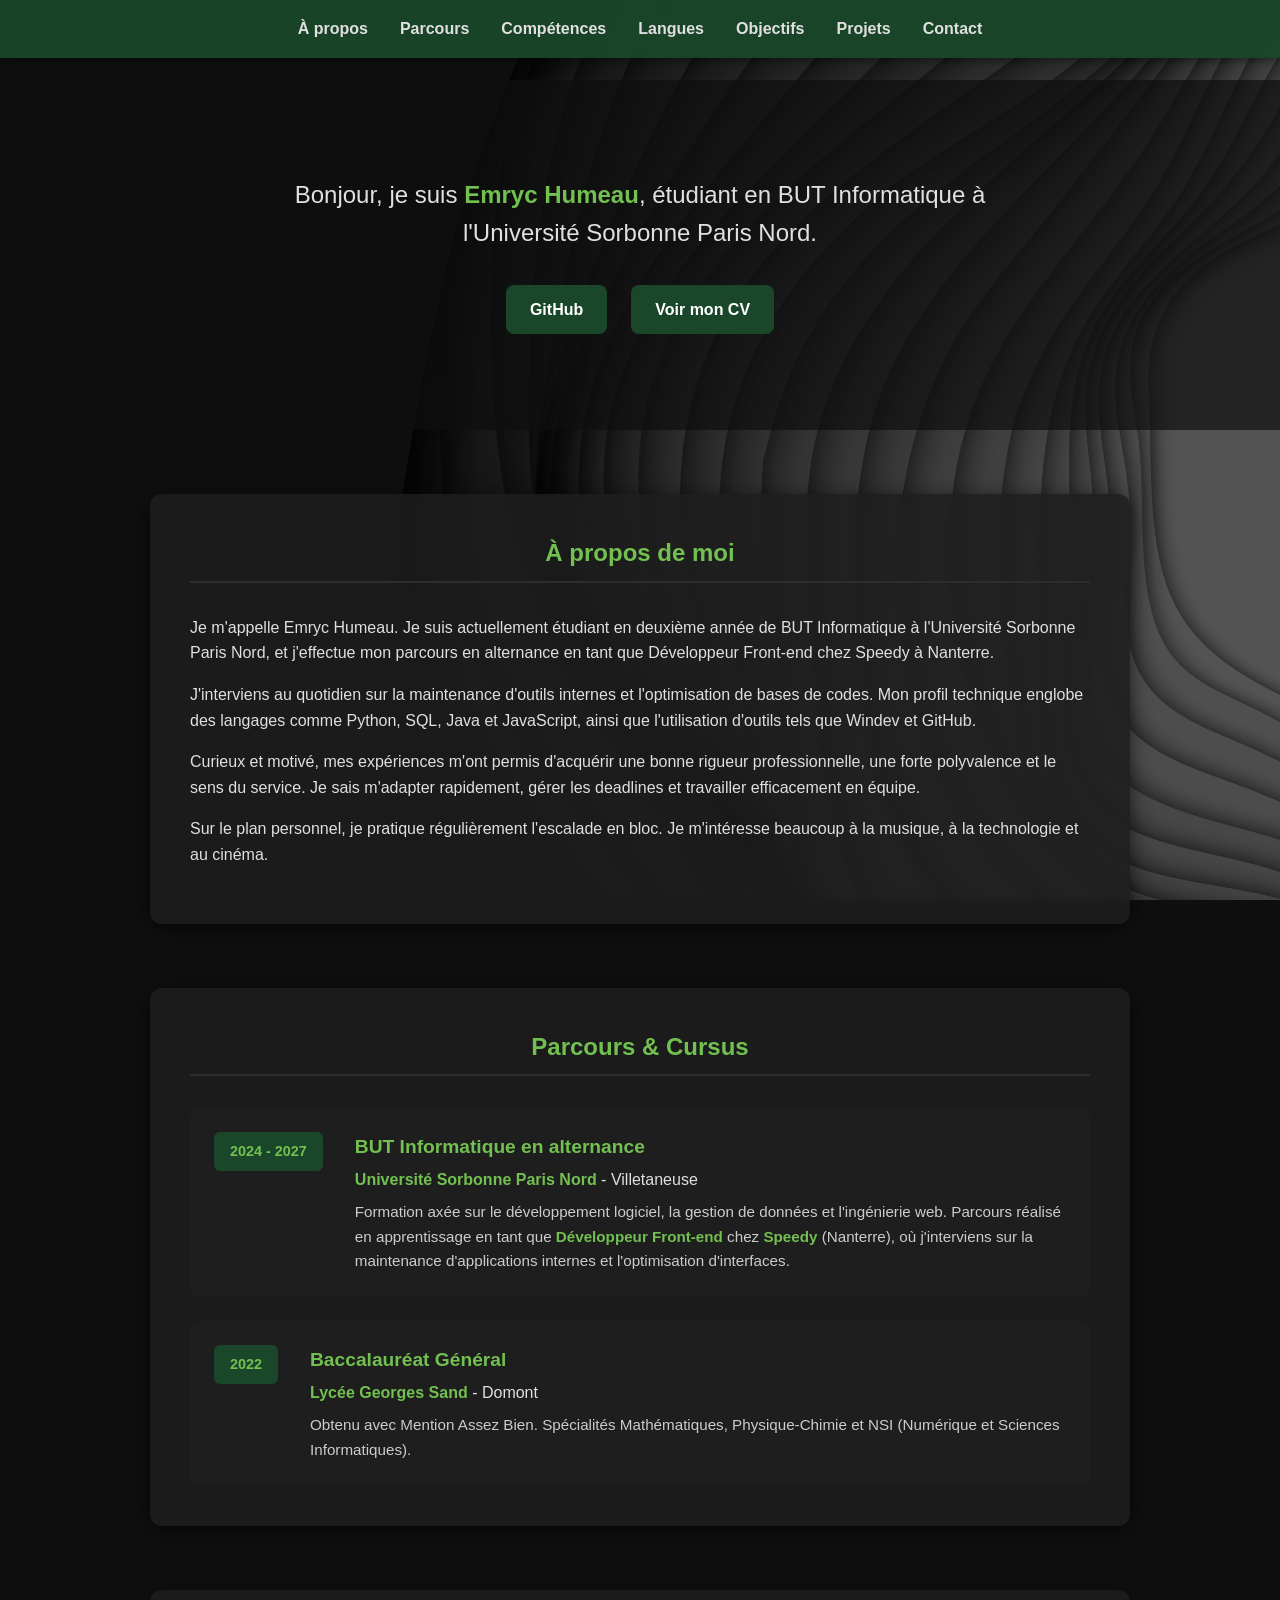
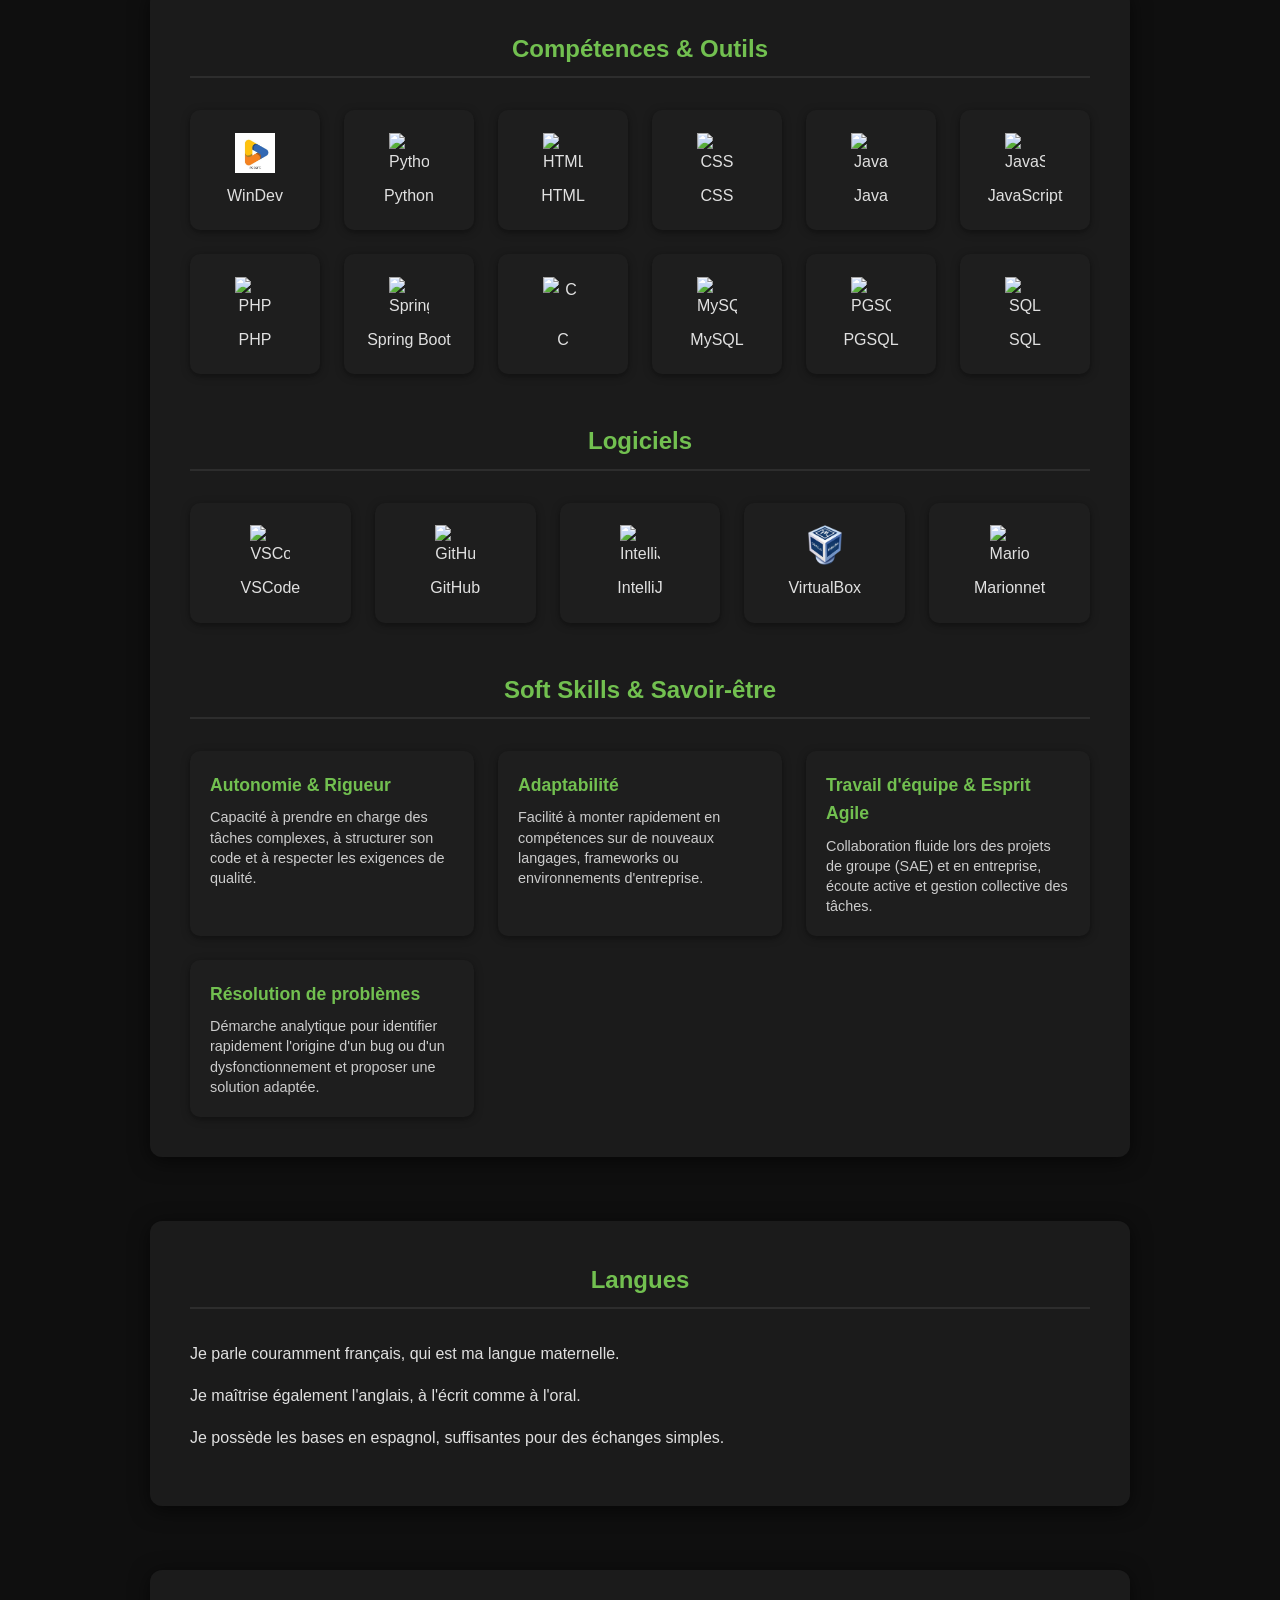
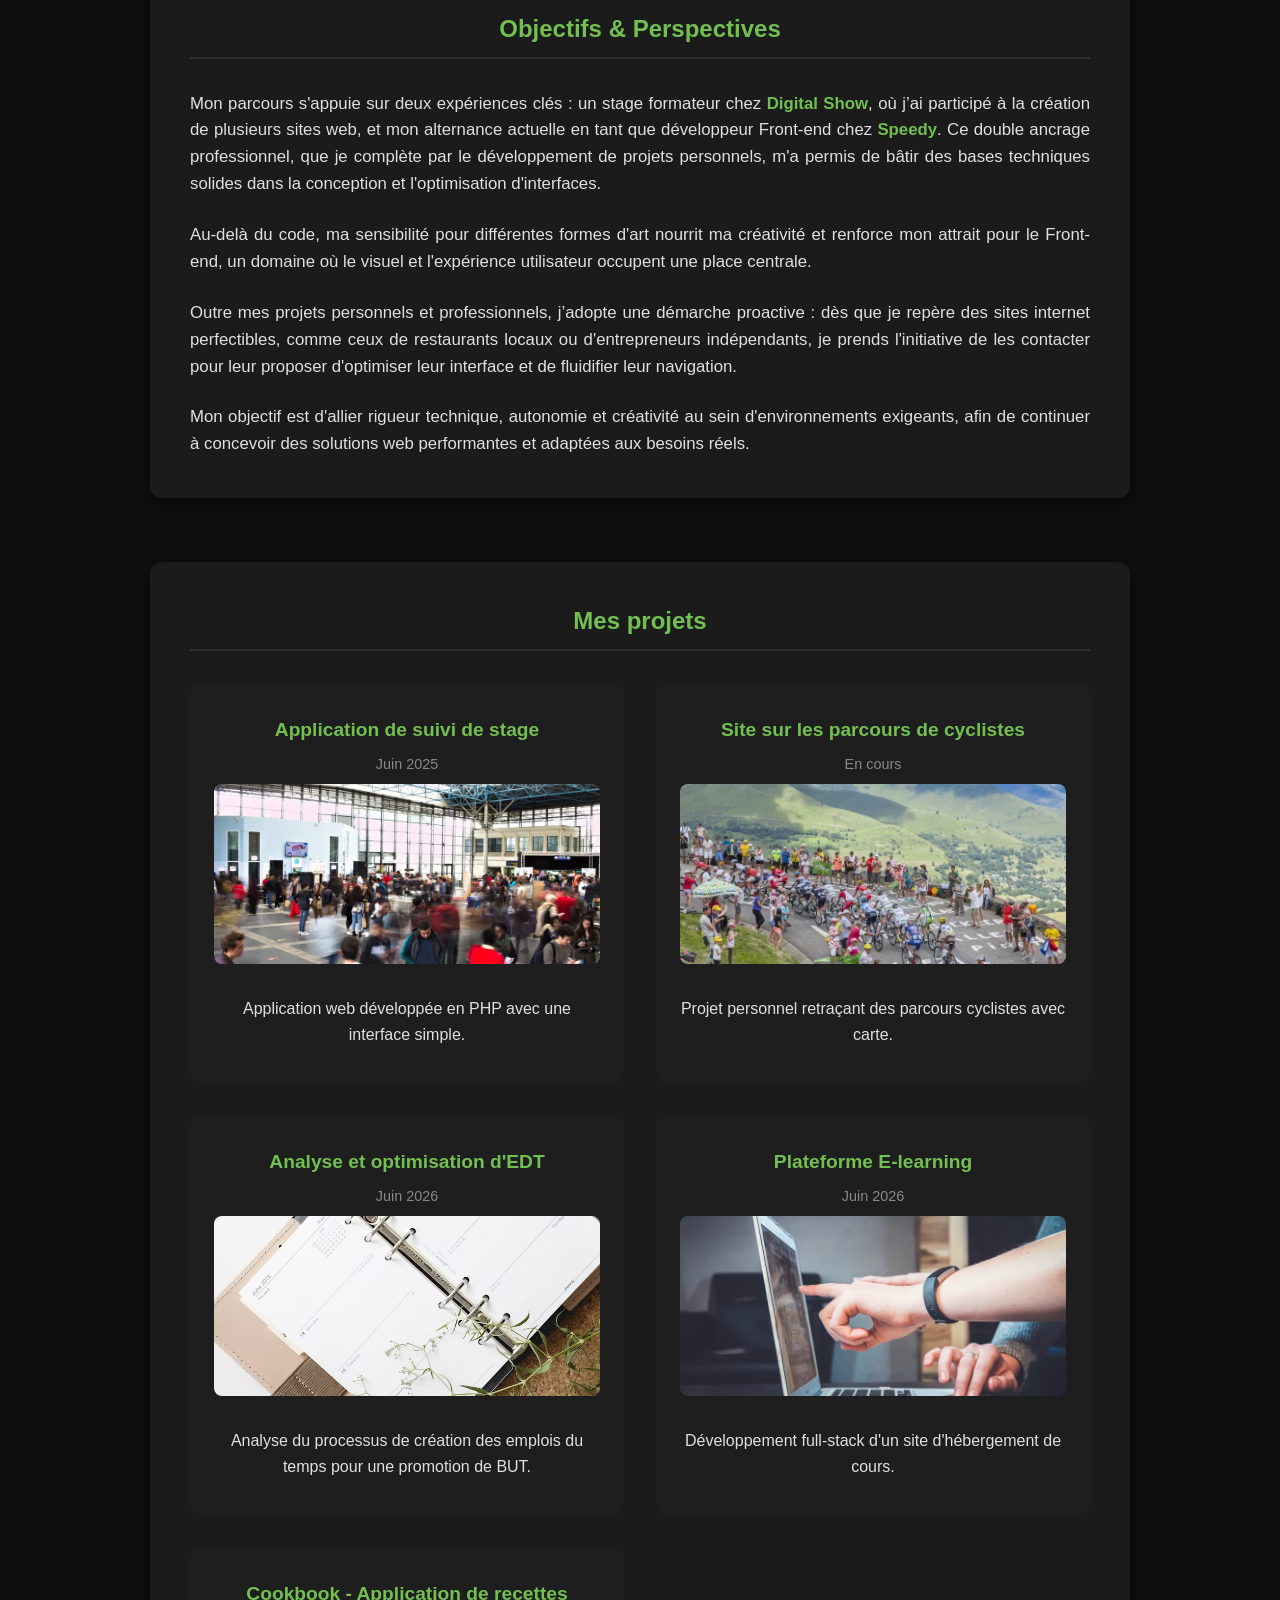
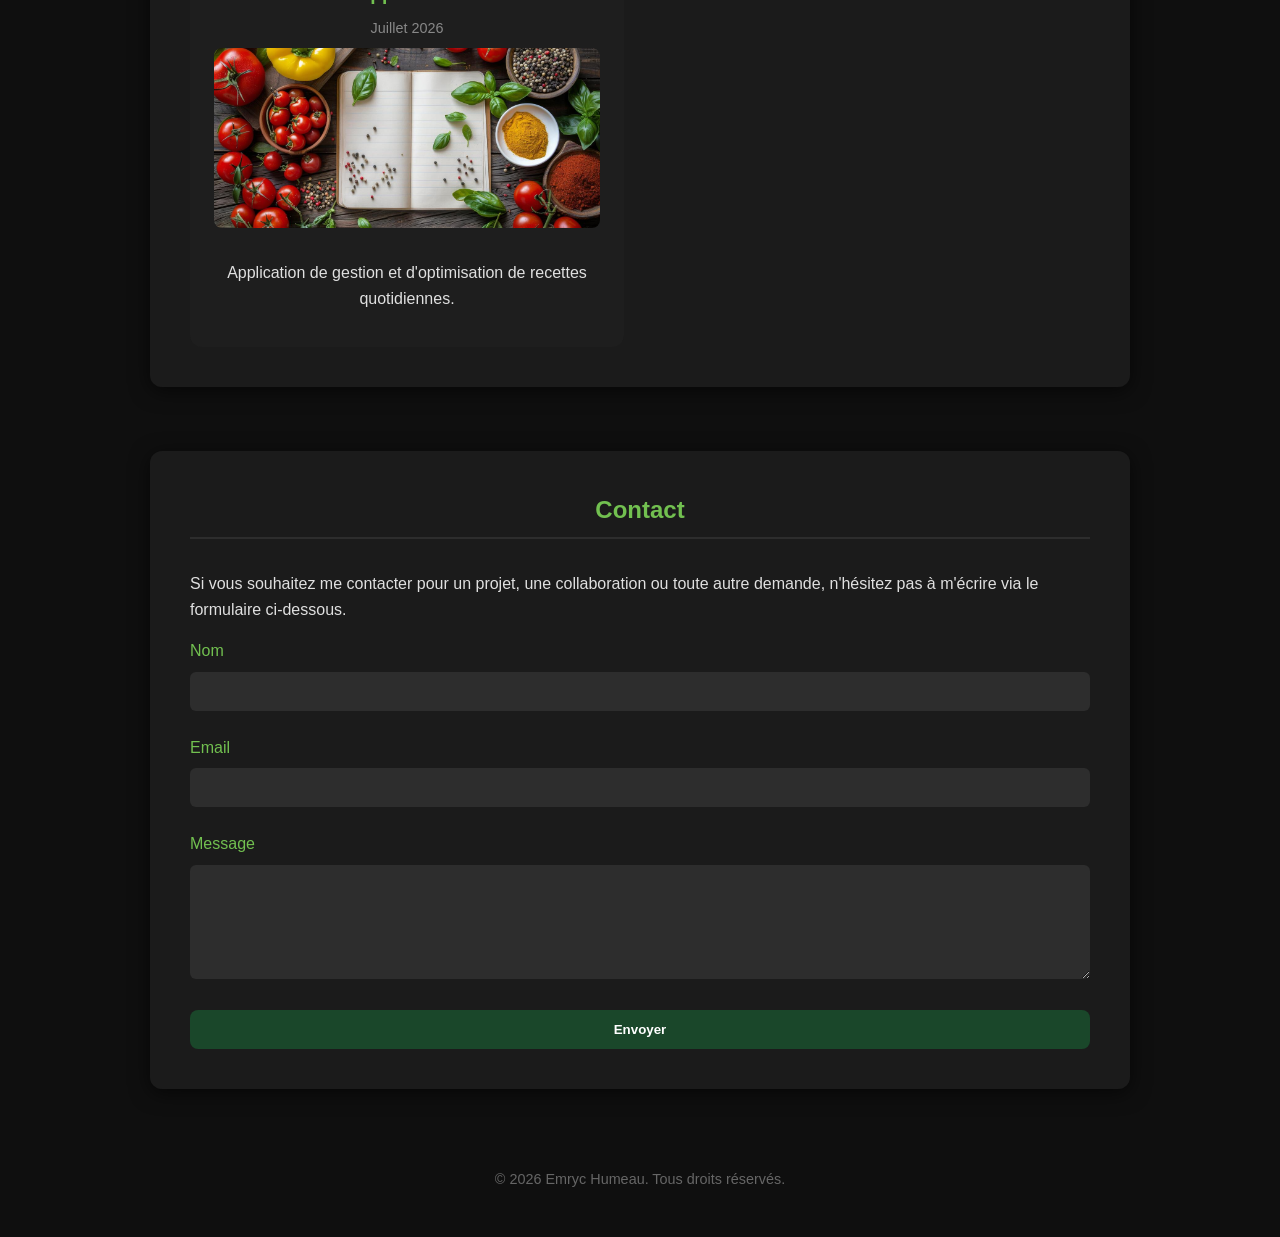
==== index.html @ e4d2bf0d "Update index.html" ====
<!DOCTYPE html>
<html lang="fr">
<head>
  <meta charset="UTF-8">
  <meta name="viewport" content="width=device-width, initial-scale=1.0">
  <title>Portfolio - Emryc Humeau</title>
  <link rel="stylesheet" href="style.css">
</head>
<body>
  <header class="site-header">
    <nav>
      <ul>
        <li><a href="#apropos">À propos</a></li>
        <li><a href="#parcours">Parcours</a></li>
        <li><a href="#competences">Compétences</a></li>
        <li><a href="#langues">Langues</a></li>
        <li><a href="#objectifs">Objectifs</a></li>
        <li><a href="#projets">Projets</a></li>
        <li><a href="#contact">Contact</a></li>
      </ul>
    </nav>
  </header>

  <section class="intro-section">
    <div class="intro-text">
      <p>Bonjour, je suis <strong>Emryc Humeau</strong>, étudiant en BUT Informatique à l'Université Sorbonne Paris Nord.</p>
    </div>
    <div class="intro-links">
      <a href="https://github.com/EEEmryc" target="_blank" class="btn">GitHub</a>
      <a href="img/cv-emryc.pdf" target="_blank" class="btn">Voir mon CV</a>
    </div>
  </section>

  <section id="apropos">
    <div class="section-container">
      <h2>À propos de moi</h2>
      <div class="apropos-content">
        <p>Je m'appelle Emryc Humeau. Je suis actuellement étudiant en deuxième année de BUT Informatique à l'Université Sorbonne Paris Nord, et j'effectue mon parcours en alternance en tant que Développeur Front-end chez Speedy à Nanterre.</p>
        <p>J'interviens au quotidien sur la maintenance d'outils internes et l'optimisation de bases de codes. Mon profil technique englobe des langages comme Python, SQL, Java et JavaScript, ainsi que l'utilisation d'outils tels que Windev et GitHub.</p>
        <p>Curieux et motivé, mes expériences m'ont permis d'acquérir une bonne rigueur professionnelle, une forte polyvalence et le sens du service. Je sais m'adapter rapidement, gérer les deadlines et travailler efficacement en équipe.</p>
        <p>Sur le plan personnel, je pratique régulièrement l'escalade en bloc. Je m'intéresse beaucoup à la musique, à la technologie et au cinéma.</p>
      </div>
    </div>
  </section>

  <section id="parcours">
    <div class="section-container">
      <h2>Parcours & Cursus</h2>
      <div class="parcours-list">
        <div class="parcours-item">
          <span class="parcours-date">2024 - 2027</span>
          <div class="parcours-details">
            <h3>BUT Informatique en alternance</h3>
            <p><strong>Université Sorbonne Paris Nord</strong> - Villetaneuse</p>
            <p>Formation axée sur le développement logiciel, la gestion de données et l'ingénierie web. Parcours réalisé en apprentissage en tant que <strong>Développeur Front-end </strong> chez <strong> Speedy</strong> (Nanterre), où j'interviens sur la maintenance d'applications internes et l'optimisation d'interfaces.</p>
          </div>
        </div>

        <div class="parcours-item">
          <span class="parcours-date">2022</span>
          <div class="parcours-details">
            <h3>Baccalauréat Général</h3>
            <p><strong>Lycée Georges Sand</strong> - Domont</p>
            <p>Obtenu avec Mention Assez Bien. Spécialités Mathématiques, Physique-Chimie et NSI (Numérique et Sciences Informatiques).</p>
          </div>
        </div>
      </div>
    </div>
  </section>

  <section id="competences">
    <div class="section-container">
      <h2>Compétences & Outils</h2>
      
      <div class="skills-grid">
        <div class="skill-item" data-percent="70%"><img src="img/windev-logo.jpg" alt="WinDev"><span>WinDev</span></div>
        <div class="skill-item" data-percent="70%"><img src="https://cdn.jsdelivr.net/gh/devicons/devicon/icons/python/python-original.svg" alt="Python"><span>Python</span></div>
        <div class="skill-item" data-percent="70%"><img src="https://cdn.jsdelivr.net/gh/devicons/devicon/icons/html5/html5-original.svg" alt="HTML"><span>HTML</span></div>
        <div class="skill-item" data-percent="70%"><img src="https://cdn.jsdelivr.net/gh/devicons/devicon/icons/css3/css3-original.svg" alt="CSS"><span>CSS</span></div>
        <div class="skill-item" data-percent="70%"><img src="https://cdn.jsdelivr.net/gh/devicons/devicon/icons/java/java-original.svg" alt="Java"><span>Java</span></div>
        <div class="skill-item" data-percent="65%"><img src="https://cdn.jsdelivr.net/gh/devicons/devicon/icons/javascript/javascript-original.svg" alt="JavaScript"><span>JavaScript</span></div>
        <div class="skill-item" data-percent="65%"><img src="https://cdn.jsdelivr.net/gh/devicons/devicon/icons/php/php-original.svg" alt="PHP"><span>PHP</span></div>
        <div class="skill-item" data-percent="60%"><img src="https://cdn.jsdelivr.net/gh/devicons/devicon/icons/spring/spring-original.svg" alt="Spring Boot"><span>Spring Boot</span></div>
        <div class="skill-item" data-percent="60%"><img src="https://cdn.jsdelivr.net/gh/devicons/devicon/icons/c/c-original.svg" alt="C"><span>C</span></div>
        <div class="skill-item" data-percent="60%"><img src="https://cdn.jsdelivr.net/gh/devicons/devicon/icons/mysql/mysql-original.svg" alt="MySQL"><span>MySQL</span></div>
        <div class="skill-item" data-percent="60%"><img src="https://cdn.jsdelivr.net/gh/devicons/devicon/icons/postgresql/postgresql-original.svg" alt="PGSQL"><span>PGSQL</span></div>
        <div class="skill-item" data-percent="60%"><img src="https://cdn.jsdelivr.net/gh/devicons/devicon/icons/sqlite/sqlite-original.svg" alt="SQL"><span>SQL</span></div>
      </div>

      <h3 class="skills-subtitle">Logiciels</h3>

      <div class="skills-grid">
        <div class="skill-item" data-percent="70%"><img src="https://cdn.jsdelivr.net/gh/devicons/devicon/icons/vscode/vscode-original.svg" alt="VSCode"><span>VSCode</span></div>
        <div class="skill-item" data-percent="65%"><img src="https://cdn.jsdelivr.net/gh/devicons/devicon/icons/github/github-original.svg" alt="GitHub"><span>GitHub</span></div>
        <div class="skill-item" data-percent="65%"><img src="https://cdn.jsdelivr.net/gh/devicons/devicon/icons/intellij/intellij-original.svg" alt="IntelliJ"><span>IntelliJ</span></div>
        <div class="skill-item" data-percent="65%"><img src="img/virtualbox-logo.png" alt="VirtualBox"><span>VirtualBox</span></div>
        <div class="skill-item" data-percent="60%"><img src="https://upload.wikimedia.org/wikipedia/commons/3/35/Tux.svg" alt="Marionnet"><span>Marionnet</span></div>
      </div>

      <h3 class="skills-subtitle">Soft Skills & Savoir-être</h3>

      <div class="soft-skills-grid">
        <div class="soft-skill-item">
          <h4>Autonomie & Rigueur</h4>
          <p>Capacité à prendre en charge des tâches complexes, à structurer son code et à respecter les exigences de qualité.</p>
        </div>
        <div class="soft-skill-item">
          <h4>Adaptabilité</h4>
          <p>Facilité à monter rapidement en compétences sur de nouveaux langages, frameworks ou environnements d'entreprise.</p>
        </div>
        <div class="soft-skill-item">
          <h4>Travail d'équipe & Esprit Agile</h4>
          <p>Collaboration fluide lors des projets de groupe (SAE) et en entreprise, écoute active et gestion collective des tâches.</p>
        </div>
        <div class="soft-skill-item">
          <h4>Résolution de problèmes</h4>
          <p>Démarche analytique pour identifier rapidement l'origine d'un bug ou d'un dysfonctionnement et proposer une solution adaptée.</p>
        </div>
      </div>
    </div>
  </section>

  <section id="langues">
    <div class="section-container">
      <h2>Langues</h2>
      <div class="langues-content">
        <p>Je parle couramment français, qui est ma langue maternelle.</p>
        <p>Je maîtrise également l'anglais, à l'écrit comme à l'oral.</p>
        <p>Je possède les bases en espagnol, suffisantes pour des échanges simples.</p>
      </div>
    </div>
  </section>

  <section id="objectifs">
    <div class="section-container">
      <h2>Objectifs & Perspectives</h2>
      <div class="objectifs-content">
        <p>Mon parcours s'appuie sur deux expériences clés : un stage formateur chez <strong>Digital Show</strong>, où j’ai participé à la création de plusieurs sites web, et mon alternance actuelle en tant que développeur Front-end chez <strong>Speedy</strong>. Ce double ancrage professionnel, que je complète par le développement de projets personnels, m'a permis de bâtir des bases techniques solides dans la conception et l'optimisation d'interfaces.</p>
        <p>Au-delà du code, ma sensibilité pour différentes formes d'art nourrit ma créativité et renforce mon attrait pour le Front-end, un domaine où le visuel et l'expérience utilisateur occupent une place centrale.</p>
        <p>Outre mes projets personnels et professionnels, j’adopte une démarche proactive : dès que je repère des sites internet perfectibles, comme ceux de restaurants locaux ou d'entrepreneurs indépendants, je prends l'initiative de les contacter pour leur proposer d'optimiser leur interface et de fluidifier leur navigation.</p>
        <p>Mon objectif est d'allier rigueur technique, autonomie et créativité au sein d'environnements exigeants, afin de continuer à concevoir des solutions web performantes et adaptées aux besoins réels.</p>
      </div>
    </div>
  </section>

  <section id="projets">
    <div class="section-container">
      <h2>Mes projets</h2>
      <div class="projects-grid" id="projects-container">
      </div>
    </div>
  </section>

  <section id="contact">
    <div class="section-container">
      <h2>Contact</h2>
      <p class="contact-intro">
        Si vous souhaitez me contacter pour un projet, une collaboration ou toute autre demande, n'hésitez pas à m'écrire via le formulaire ci-dessous.
      </p>
      <form action="mailto:emrychumeau@gmail.com" method="POST" enctype="text/plain">
        <label for="name">Nom</label>
        <input type="text" id="name" name="name" required>
        <label for="email">Email</label>
        <input type="email" id="email" name="email" required>
        <label for="message">Message</label>
        <textarea id="message" name="message" rows="6" required></textarea>
        <button type="submit">Envoyer</button>
      </form>
    </div>
  </section>

  <footer>
    <p>&copy; 2026 Emryc Humeau. Tous droits réservés.</p>
  </footer>

  <script src="script.js"></script>
</body>
</html>
---- style.css ----
html {
  scroll-behavior: smooth;
  overflow-x: hidden;
}

body {
  margin: 0;
  padding-top: 80px;
  font-family: 'Segoe UI', sans-serif;
  line-height: 1.6;
  background-color: #0f0f0f;
  background-image: url('img/189271609765514.jpg');
  background-size: cover;
  background-attachment: fixed;
  background-position: center;
  color: #e0e0e0;
}

.site-header {
  position: fixed;
  top: 0;
  width: 100%;
  background: rgba(26, 71, 42, 0.95);
  backdrop-filter: blur(6px);
  z-index: 1000;
  padding: 1rem 0;
  box-shadow: 0 2px 10px rgba(0, 0, 0, 0.5);
}

.site-header nav ul {
  display: flex;
  justify-content: center;
  gap: 2rem;
  list-style: none;
  margin: 0;
  padding: 0;
}

.site-header nav ul li a {
  color: #e0e0e0;
  text-decoration: none;
  font-weight: bold;
  transition: color 0.3s ease;
}

.site-header nav ul li a:hover {
  color: #72c050;
}

.intro-section {
  padding: 6rem 2rem;
  display: flex;
  flex-direction: column;
  justify-content: center;
  align-items: center;
  gap: 2rem;
  text-align: center;
  background: rgba(15, 15, 15, 0.7);
  margin-bottom: 2rem;
}

.intro-text p {
  font-size: 1.5rem;
  max-width: 800px;
  margin: 0;
}

strong {
  color: #72c050;
  font-weight: 600;
}

.intro-links {
  display: flex;
  gap: 1.5rem;
}

.btn {
  display: inline-block;
  background-color: #1a472a;
  color: white;
  padding: 0.75rem 1.5rem;
  text-decoration: none;
  border-radius: 8px;
  font-weight: bold;
  transition: background-color 0.3s ease;
}

.btn:hover {
  background-color: #2a6f42;
}

section {
  padding: 2rem 2rem;
  width: 100%;
  box-sizing: border-box;
}

.section-container {
  max-width: 900px;
  margin: 0 auto;
  background-color: rgba(30, 30, 30, 0.85);
  padding: 2.5rem;
  border-radius: 12px;
  box-shadow: 0 4px 20px rgba(0, 0, 0, 0.6);
  backdrop-filter: blur(4px);
}

h2 {
  color: #72c050;
  text-align: center;
  border-bottom: 2px solid #2d2d2d;
  padding-bottom: 0.5rem;
  margin-top: 0;
  margin-bottom: 2rem;
}

.parcours-list {
  display: flex;
  flex-direction: column;
  gap: 1.5rem;
}

.parcours-item {
  display: flex;
  gap: 2rem;
  background-color: #1e1e1e;
  padding: 1.5rem;
  border-radius: 10px;
  align-items: flex-start;
}

.parcours-date {
  background-color: #1a472a;
  color: #72c050;
  font-weight: bold;
  padding: 0.5rem 1rem;
  border-radius: 6px;
  white-space: nowrap;
  font-size: 0.9rem;
}

.parcours-details h3 {
  margin: 0 0 0.25rem 0;
  color: #72c050;
  font-size: 1.2rem;
}

.parcours-details p {
  margin: 0 0 0.5rem 0;
}

.parcours-details p:last-child {
  margin-bottom: 0;
  font-size: 0.95rem;
  color: #ccc;
}

.skills-grid {
  display: grid;
  grid-template-columns: repeat(auto-fit, minmax(120px, 1fr));
  gap: 1.5rem;
  width: 100%;
}

.skill-item {
  background-color: #1e1e1e;
  padding: 1rem;
  border-radius: 10px;
  text-align: center;
  display: flex;
  flex-direction: column;
  align-items: center;
  justify-content: center;
  height: 120px;
  box-shadow: 0 2px 8px rgba(0,0,0,0.4);
  position: relative;
  overflow: hidden;
  box-sizing: border-box;
}

.skill-item img {
  width: 40px;
  height: 40px;
  object-fit: contain;
  margin-bottom: 10px;
  transition: opacity 0.3s ease;
}

.skill-item span {
  font-size: 1rem;
  transition: opacity 0.3s ease;
}

.skill-item:hover img,
.skill-item:hover span {
  opacity: 0.15;
}

.skill-item::after {
  content: attr(data-percent);
  position: absolute;
  top: 0;
  left: 0;
  width: 100%;
  height: 100%;
  background-color: rgba(26, 71, 42, 0.75);
  color: #72c050;
  font-size: 1.4rem;
  font-weight: bold;
  display: flex;
  align-items: center;
  justify-content: center;
  opacity: 0;
  transform: translateY(100%);
  transition: opacity 0.3s ease, transform 0.3s ease;
}

.skill-item:hover::after {
  opacity: 1;
  transform: translateY(0);
}

.skills-subtitle {
  color: #72c050;
  text-align: center;
  border-bottom: 2px solid #2d2d2d;
  padding-bottom: 0.5rem;
  margin-top: 3rem;
  margin-bottom: 2rem;
  font-size: 1.5rem;
}

.soft-skills-grid {
  display: grid;
  grid-template-columns: repeat(auto-fit, minmax(220px, 1fr));
  gap: 1.5rem;
  width: 100%;
}

.soft-skill-item {
  background-color: #1e1e1e;
  padding: 1.25rem;
  border-radius: 10px;
  box-shadow: 0 2px 8px rgba(0, 0, 0, 0.4);
}

.soft-skill-item h4 {
  color: #72c050;
  margin-top: 0;
  margin-bottom: 0.5rem;
  font-size: 1.1rem;
}

.soft-skill-item p {
  margin: 0;
  font-size: 0.9rem;
  color: #ccc;
  line-height: 1.4;
}

.objectifs-content p {
  margin-bottom: 1.5rem;
  font-size: 1.05rem;
  text-align: justify;
}

.objectifs-content p:last-child {
  margin-bottom: 0;
}

#projets {
  position: relative;
}

.projects-grid {
  display: grid;
  grid-template-columns: repeat(auto-fit, minmax(280px, 1fr));
  justify-content: center;
  gap: 2rem;
  width: 100%;
}

.project-card {
  background-color: #1e1e1e;
  padding: 1.5rem;
  border-radius: 12px;
  cursor: pointer;
  display: flex;
  flex-direction: column;
  align-items: center;
  text-align: center;
  height: 400px;
  box-sizing: border-box;
  justify-content: flex-start;
  transition: transform 0.2s ease;
}

.project-card:hover {
  transform: translateY(-5px);
}

.project-card img {
  width: 100%;
  height: 180px;
  object-fit: cover;
  border-radius: 8px;
  margin-bottom: 1rem;
}

.project-card h3 {
  color: #72c050;
  margin: 0.5rem 0;
  font-size: 1.2rem;
}

.project-card .date {
  font-size: 0.9rem;
  color: #888;
  margin-bottom: 0.5rem;
}

.modal {
  display: none;
  position: absolute;
  top: 0;
  left: 0;
  width: 100%;
  height: 100%;
  background-color: rgba(0, 0, 0, 0.7);
  backdrop-filter: blur(5px);
  z-index: 100;
  border-radius: 12px;
  box-sizing: border-box;
}

.modal-content {
  position: absolute;
  top: 50%;
  left: 50%;
  transform: translate(-50%, -50%);
  background-color: #1a1a1a;
  padding: 2rem;
  width: 90%;
  max-width: 600px;
  max-height: 85%;
  overflow-y: auto;
  border-radius: 12px;
  color: #e0e0e0;
  box-shadow: 0 8px 30px rgba(0, 0, 0, 0.8);
  box-sizing: border-box;
}

.close {
  position: absolute;
  top: 1rem;
  right: 1.2rem;
  font-size: 28px;
  cursor: pointer;
  color: white;
}

form {
  width: 100%;
}

form label {
  display: block;
  margin-bottom: 0.5rem;
  color: #72c050;
}

form input {
  width: 100%;
  padding: 0.75rem;
  border-radius: 6px;
  border: none;
  background-color: #2d2d2d;
  color: white;
  margin-bottom: 1.5rem;
  box-sizing: border-box;
}

form textarea {
  width: 100%;
  padding: 0.75rem;
  border-radius: 6px;
  border: none;
  background-color: #2d2d2d;
  color: white;
  margin-bottom: 1.5rem;
  box-sizing: border-box;
  resize: vertical;
}

form button {
  background-color: #1a472a;
  color: white;
  padding: 0.75rem 1.5rem;
  border: none;
  border-radius: 8px;
  cursor: pointer;
  font-weight: bold;
  width: 100%;
  transition: background-color 0.3s ease;
}

form button:hover {
  background-color: #2a6f42;
}

footer {
  text-align: center;
  padding: 2rem;
  background-color: #0f0f0f;
  color: #666;
  font-size: 0.9rem;
}

@media (max-width: 600px) {
  .parcours-item {
    flex-direction: column;
    gap: 0.5rem;
  }
}
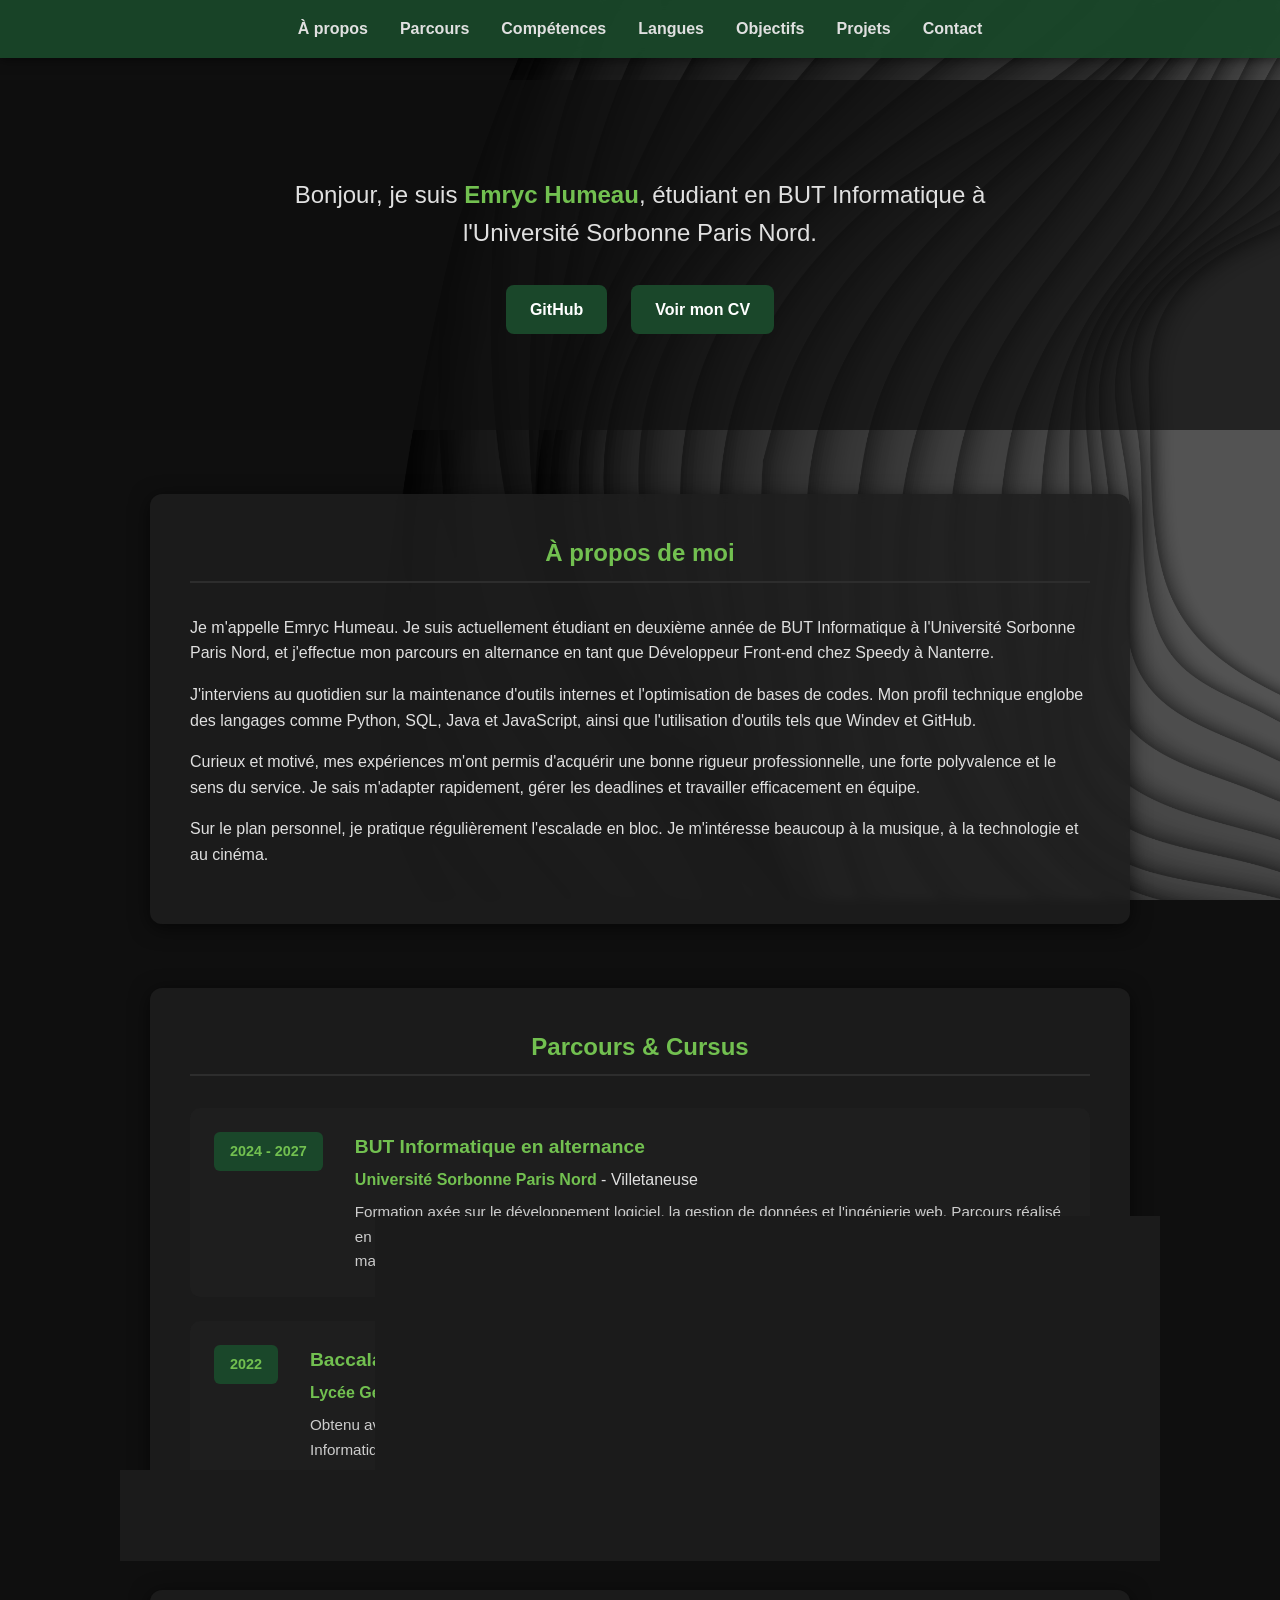
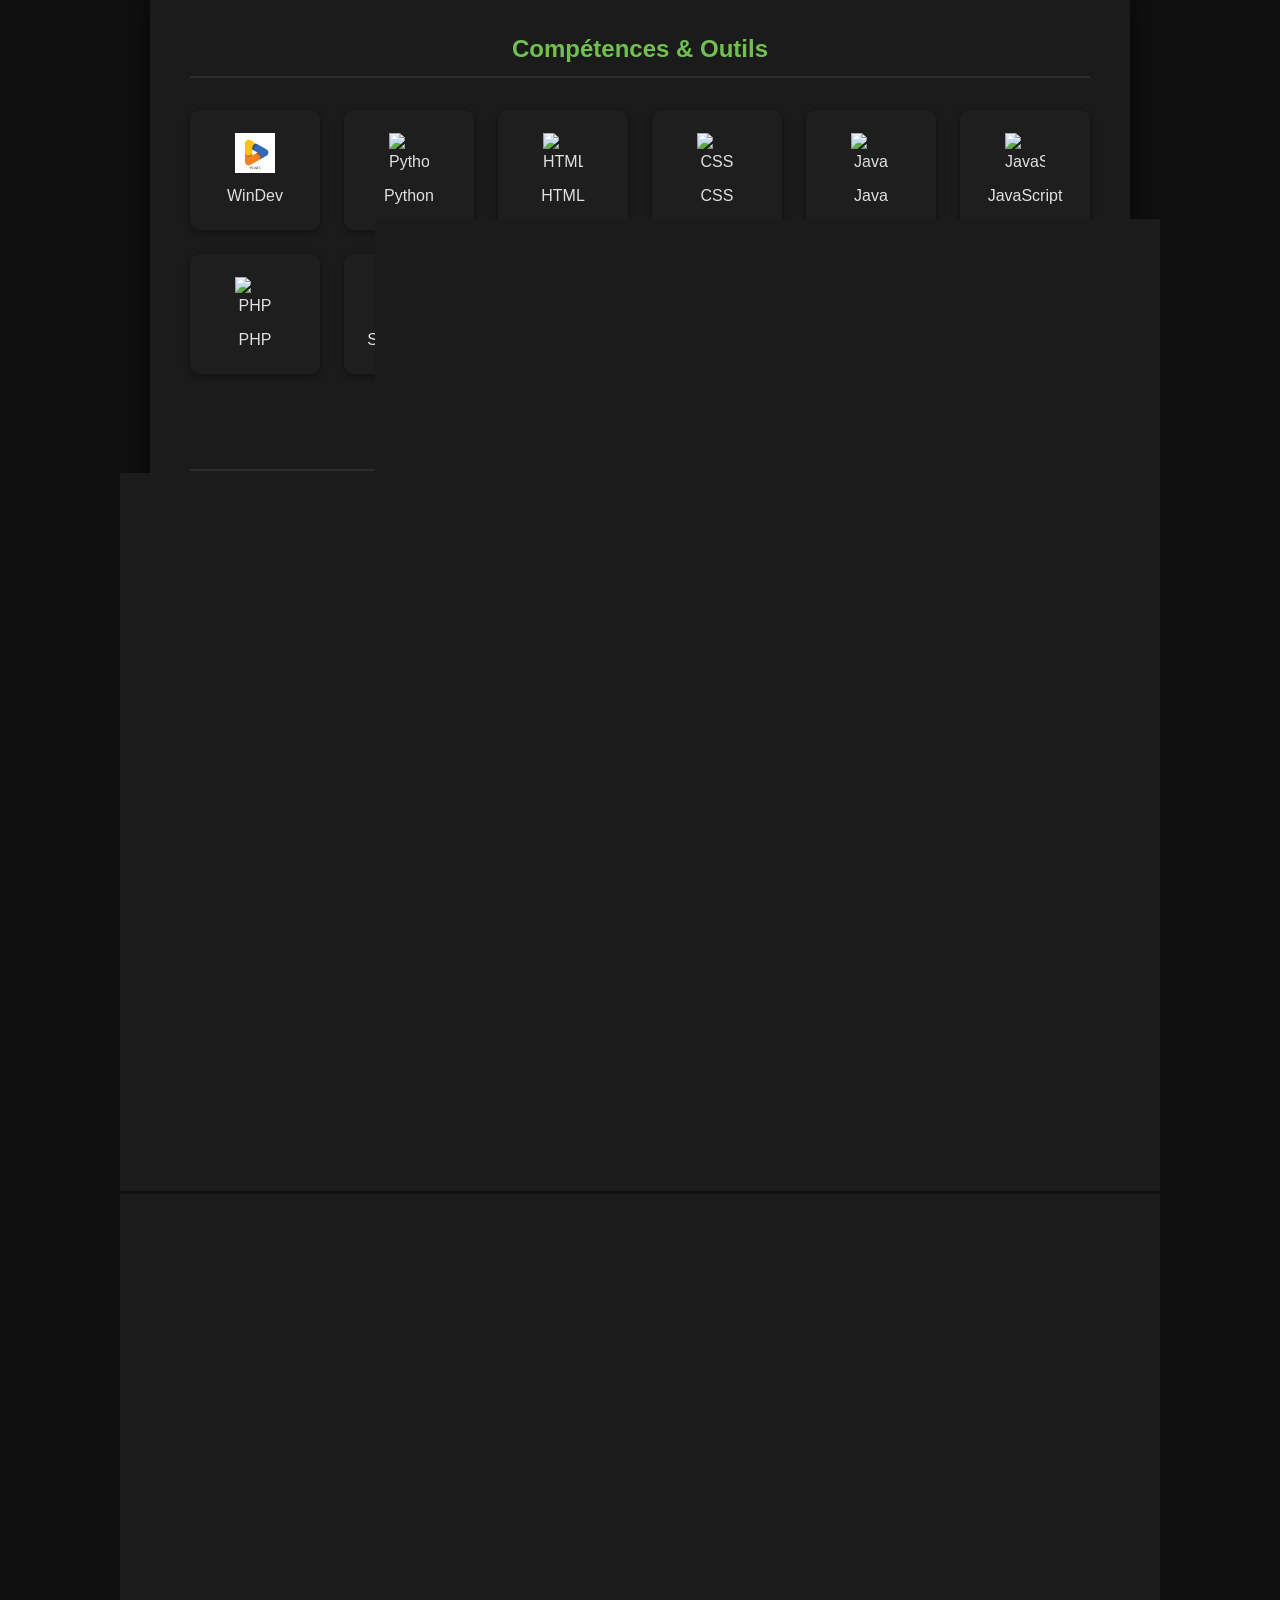
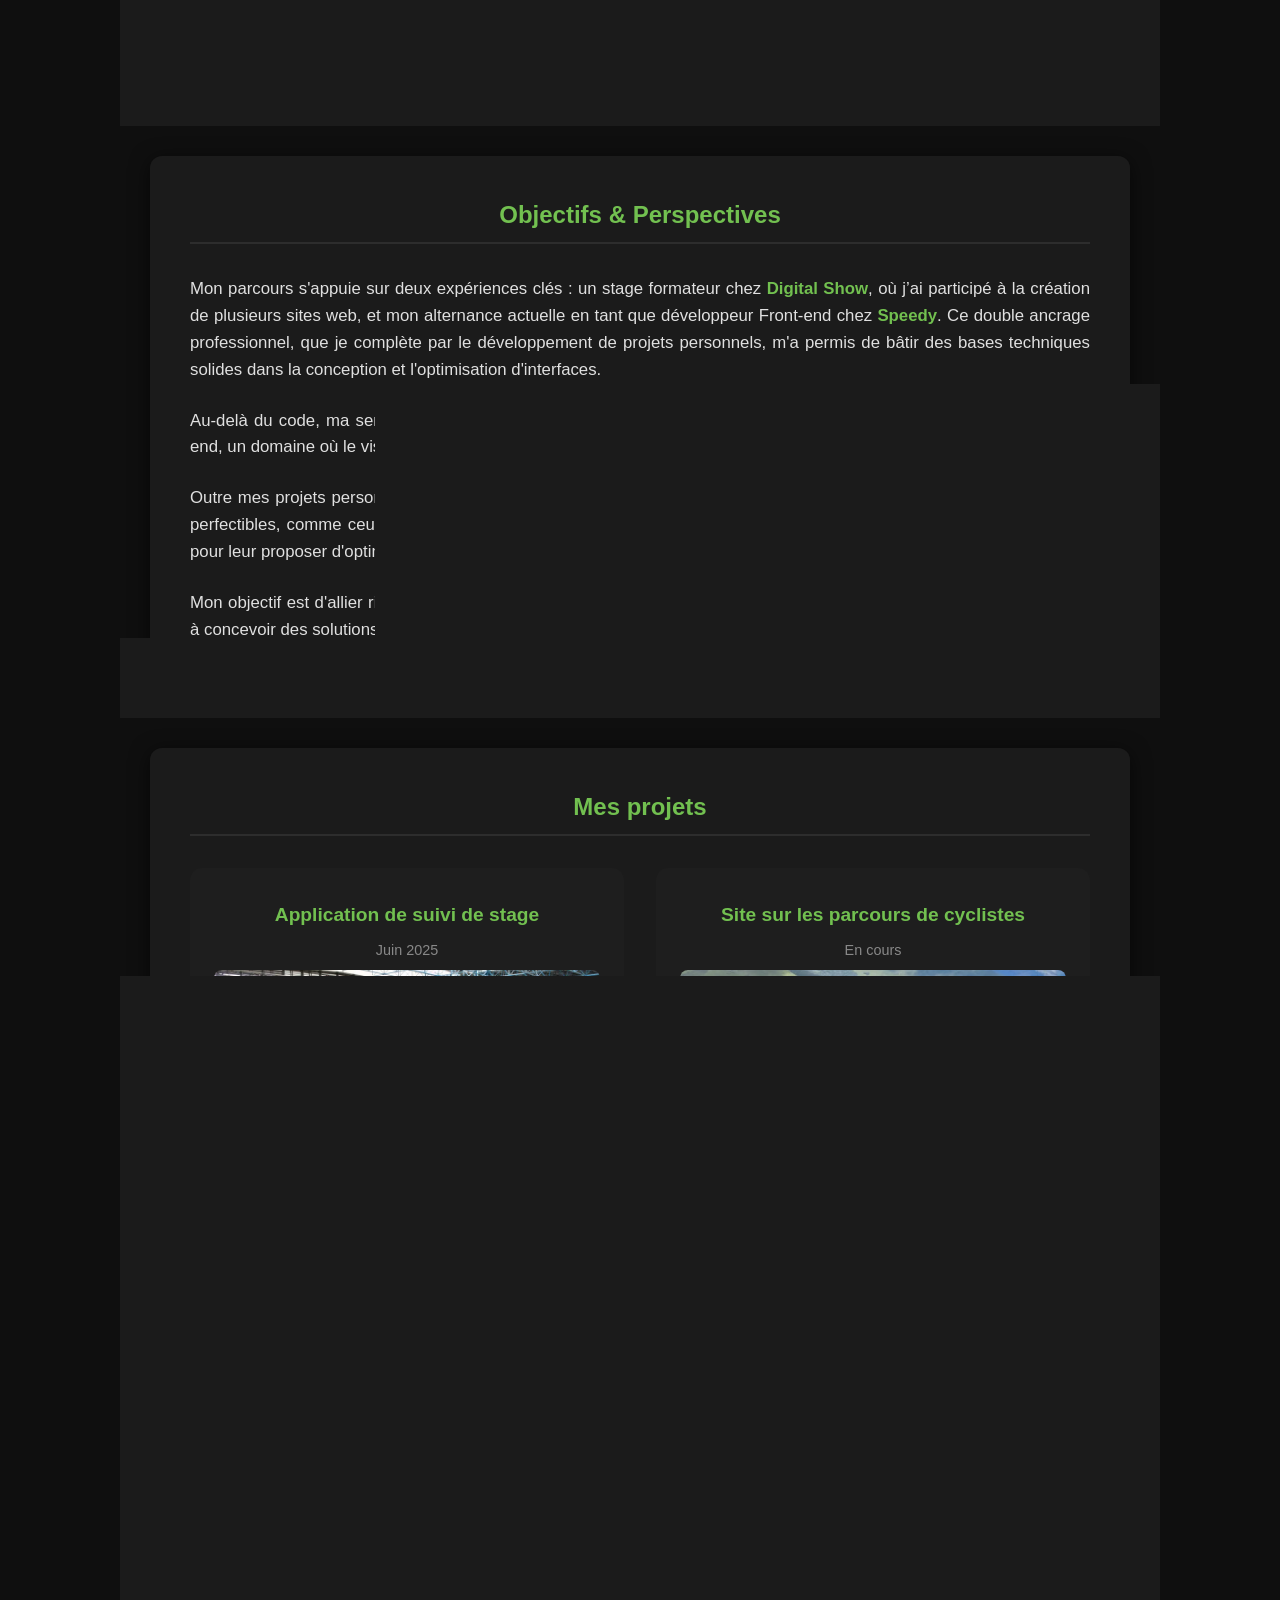
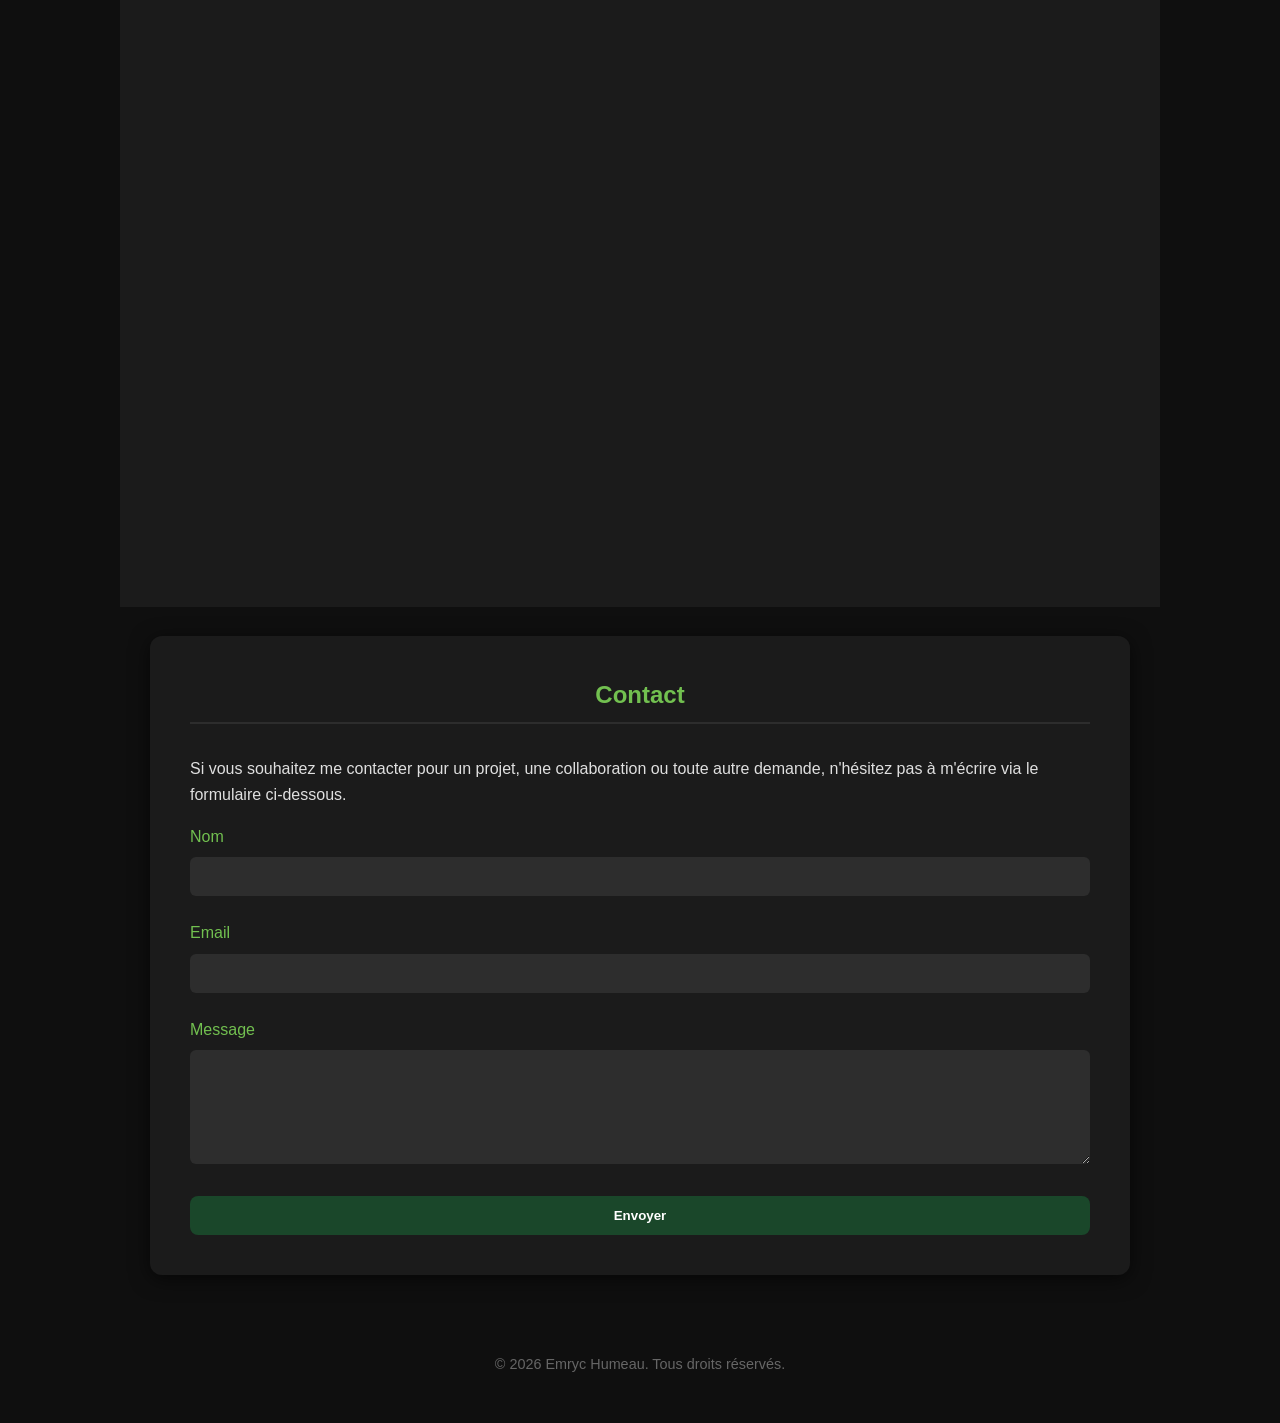
==== commit cff728d6: "Update index.html" ====
--- a/index.html
+++ b/index.html
@@ -124,10 +124,11 @@
     <div class="section-container">
       <h2>Langues</h2>
       <div class="langues-content">
-        <p>Je parle couramment français, qui est ma langue maternelle.</p>
-        <p>Je maîtrise également l'anglais, à l'écrit comme à l'oral.</p>
-        <p>Je possède les bases en espagnol, suffisantes pour des échanges simples.</p>
-      </div>
+        <p><strong>Français :</strong> Le français est ma langue maternelle.</p>
+        <p><strong>Anglais :</strong>Je maîtrise également l'anglais tant à l'écrit qu'à l'oral. Mon utilisation quotidienne de cette langue pour la veille technique, la documentation et tout type de divertissement me permet de converser et de comprendre un interlocuteur natif sans difficulté.</p>
+        <p><strong>Espagnol :</strong>Je possède les bases suffisantes pour comprendre des textes simples ou formuler des réponses élémentaires.</p>
+        <p><strong>Anglais :</strong> Je maîtrise également l'anglais tant à l'écrit qu'à l'oral. Mon utilisation quotidienne de cette langue pour la veille technique, la documentation et tout type de divertissement me permet de converser et de comprendre un interlocuteur natif sans difficulté.</p>
+        <p><strong>Espagnol :</strong> Je possède les bases suffisantes pour comprendre des textes simples ou formuler des réponses élémentaires.</p>
     </div>
   </section>
 
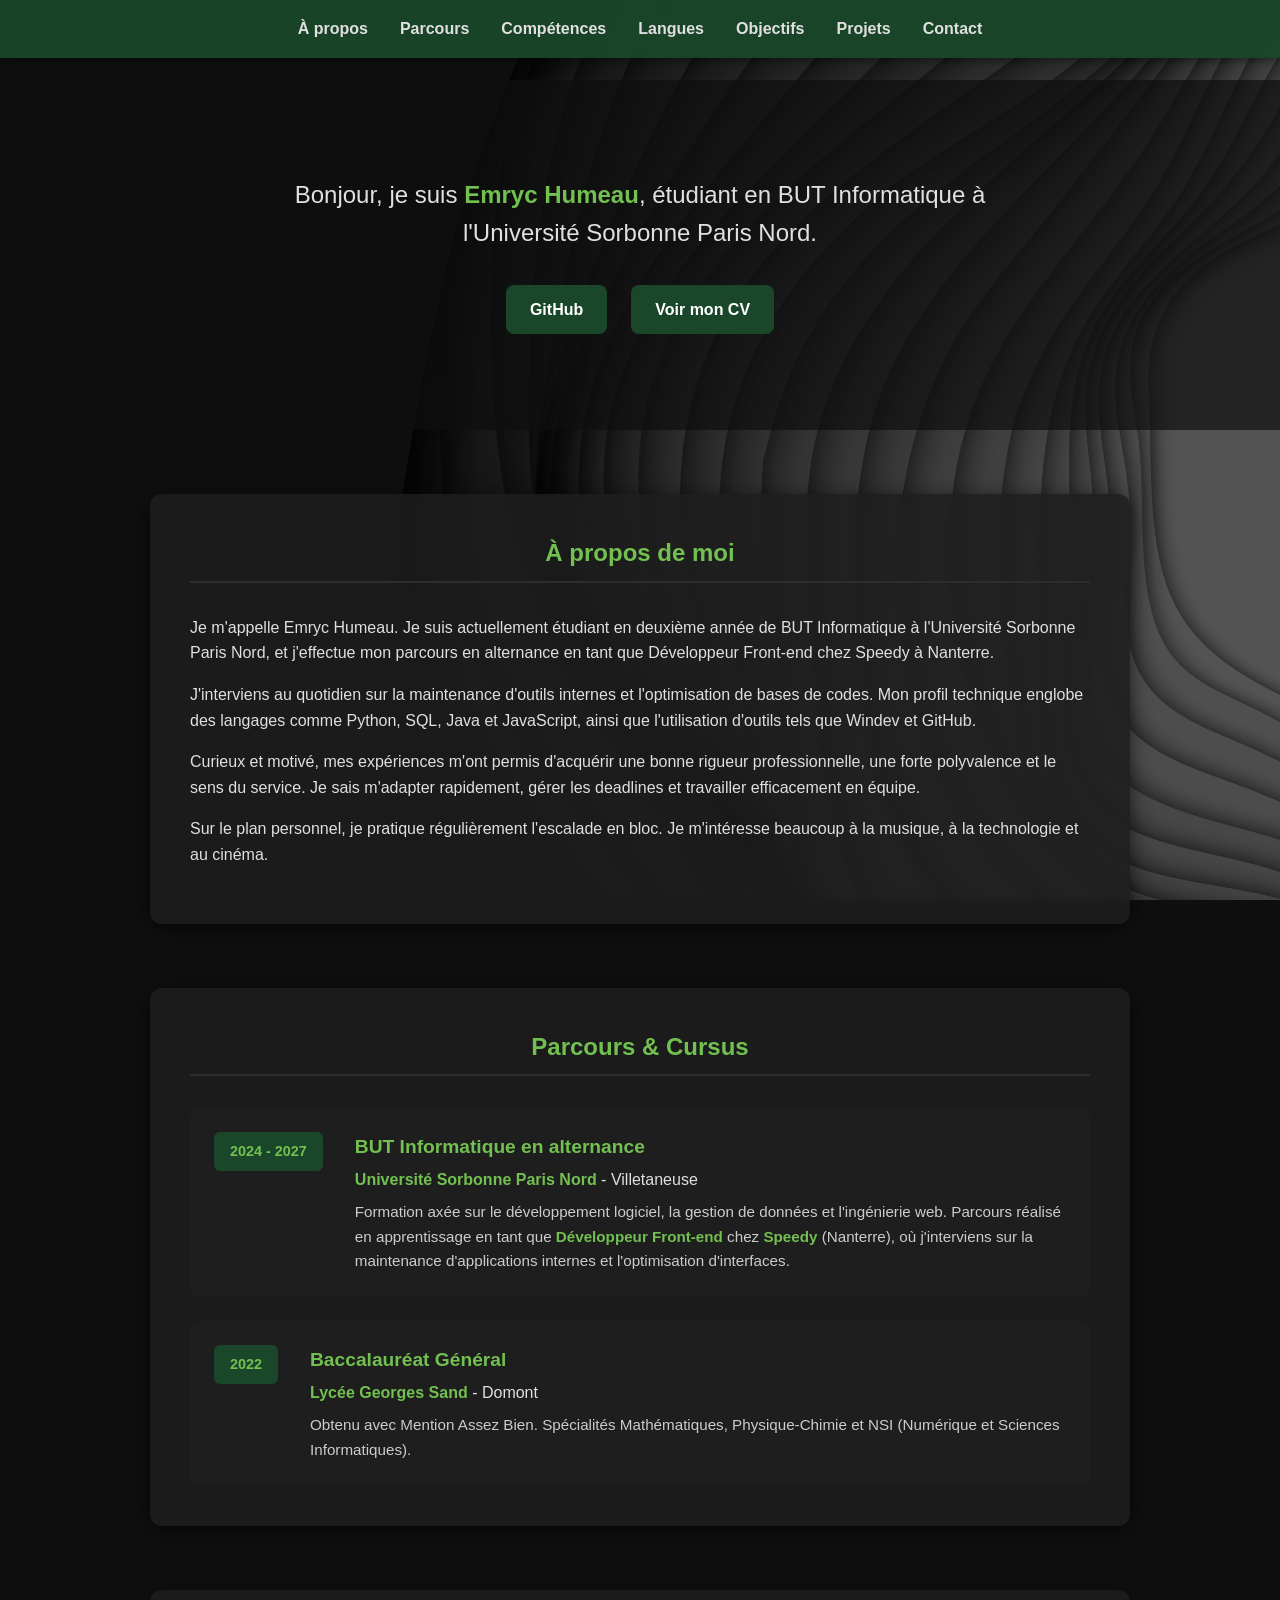
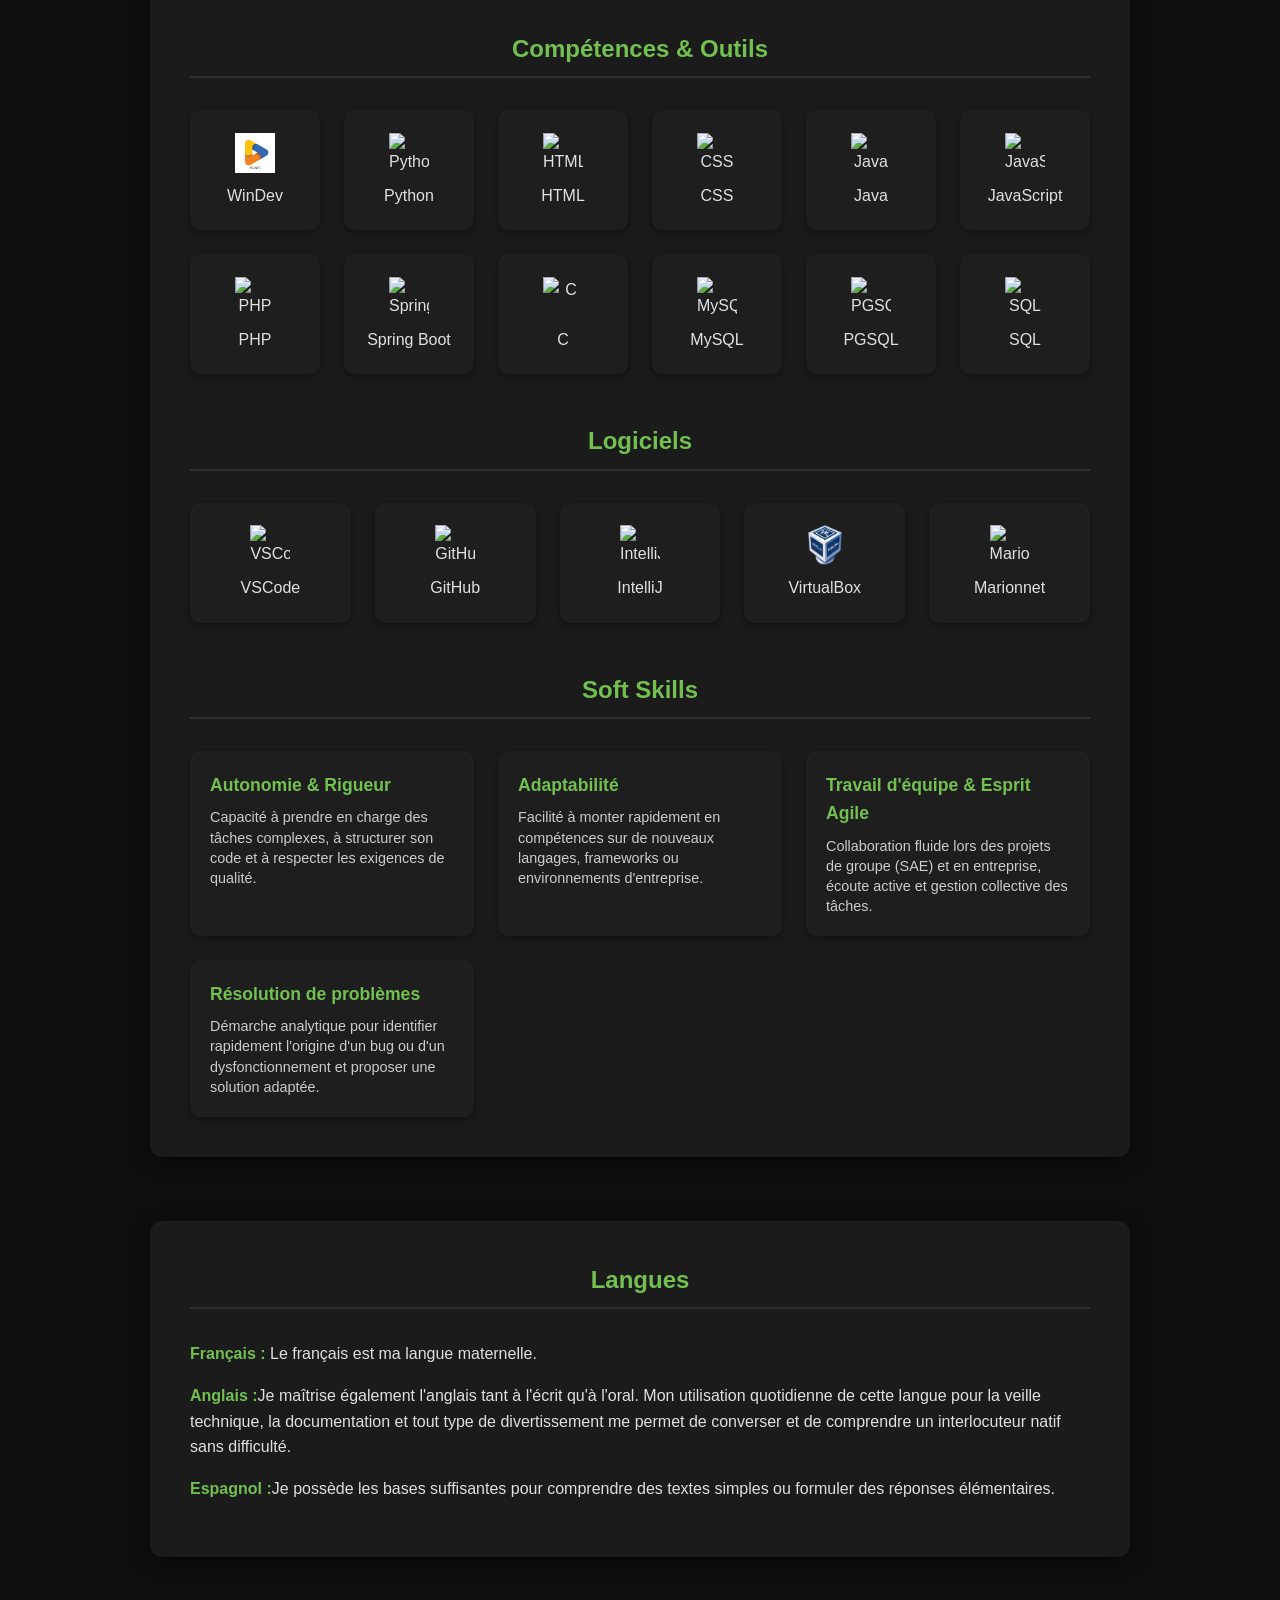
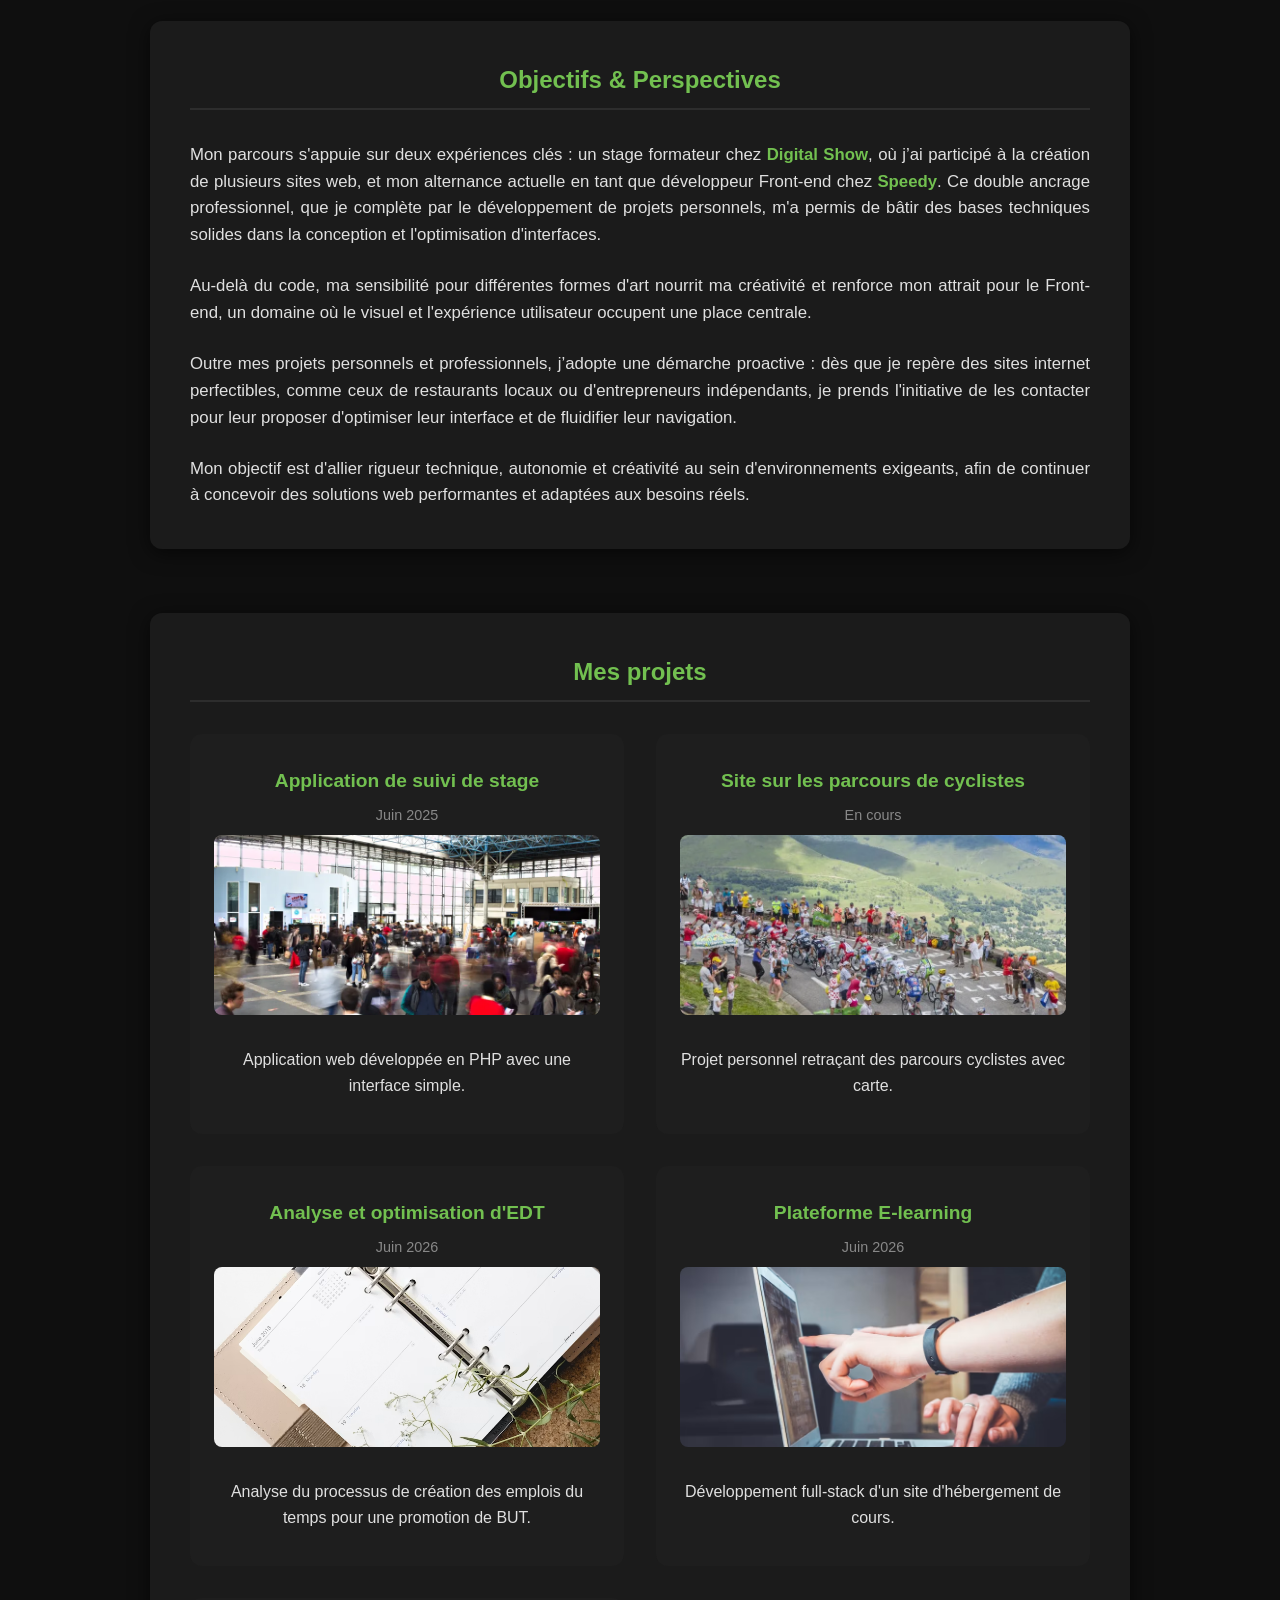
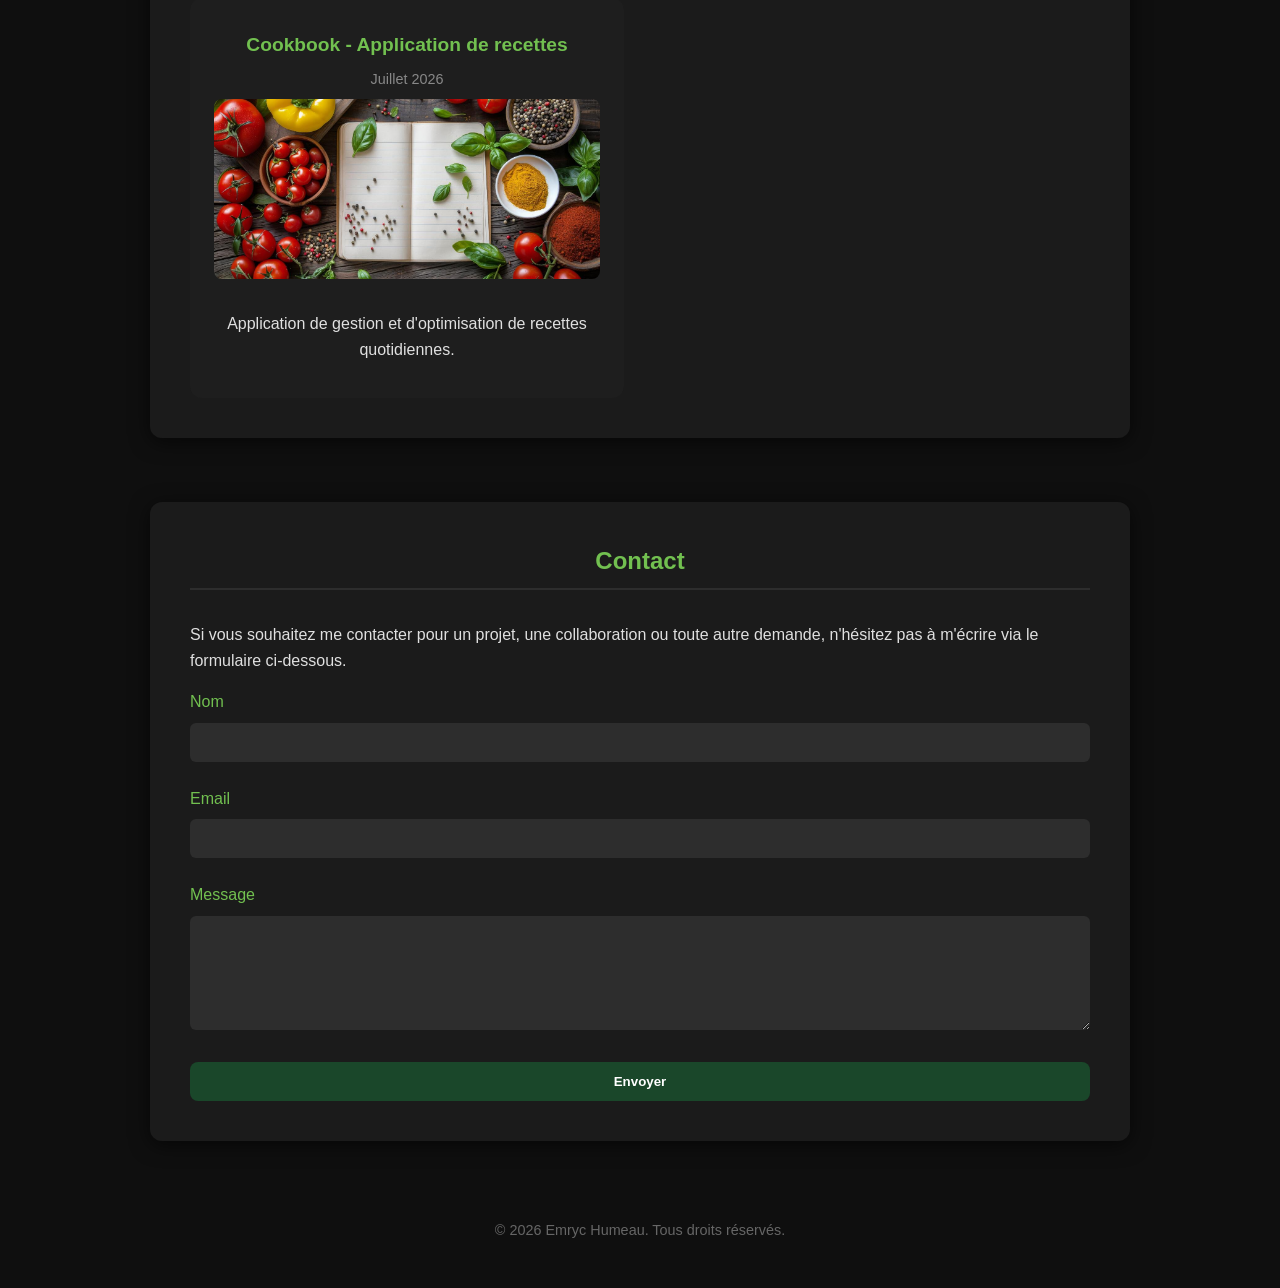
==== commit 5b62fb8e: "Update index.html" ====
--- a/index.html
+++ b/index.html
@@ -97,7 +97,7 @@
         <div class="skill-item" data-percent="60%"><img src="https://upload.wikimedia.org/wikipedia/commons/3/35/Tux.svg" alt="Marionnet"><span>Marionnet</span></div>
       </div>
 
-      <h3 class="skills-subtitle">Soft Skills & Savoir-être</h3>
+      <h3 class="skills-subtitle">Soft Skills</h3>
 
       <div class="soft-skills-grid">
         <div class="soft-skill-item">
@@ -127,8 +127,6 @@
         <p><strong>Français :</strong> Le français est ma langue maternelle.</p>
         <p><strong>Anglais :</strong>Je maîtrise également l'anglais tant à l'écrit qu'à l'oral. Mon utilisation quotidienne de cette langue pour la veille technique, la documentation et tout type de divertissement me permet de converser et de comprendre un interlocuteur natif sans difficulté.</p>
         <p><strong>Espagnol :</strong>Je possède les bases suffisantes pour comprendre des textes simples ou formuler des réponses élémentaires.</p>
-        <p><strong>Anglais :</strong> Je maîtrise également l'anglais tant à l'écrit qu'à l'oral. Mon utilisation quotidienne de cette langue pour la veille technique, la documentation et tout type de divertissement me permet de converser et de comprendre un interlocuteur natif sans difficulté.</p>
-        <p><strong>Espagnol :</strong> Je possède les bases suffisantes pour comprendre des textes simples ou formuler des réponses élémentaires.</p>
     </div>
   </section>
 
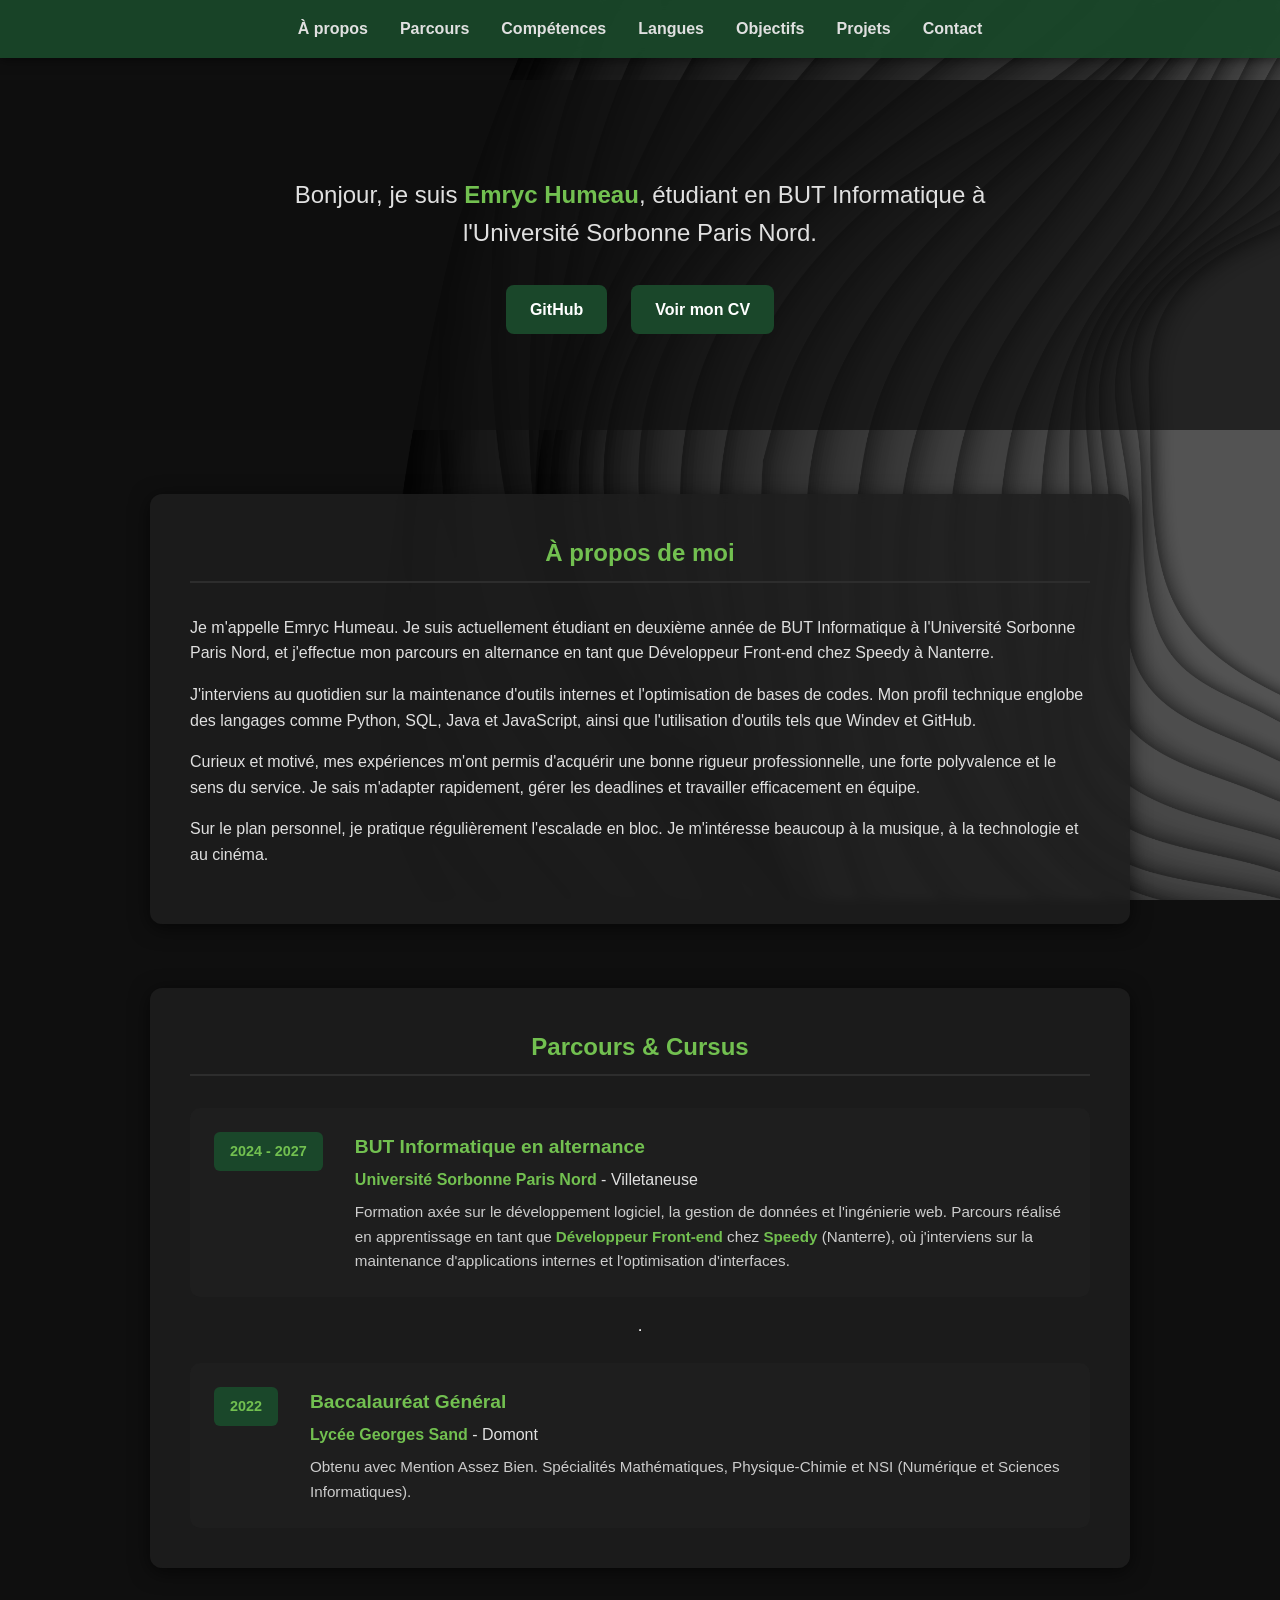
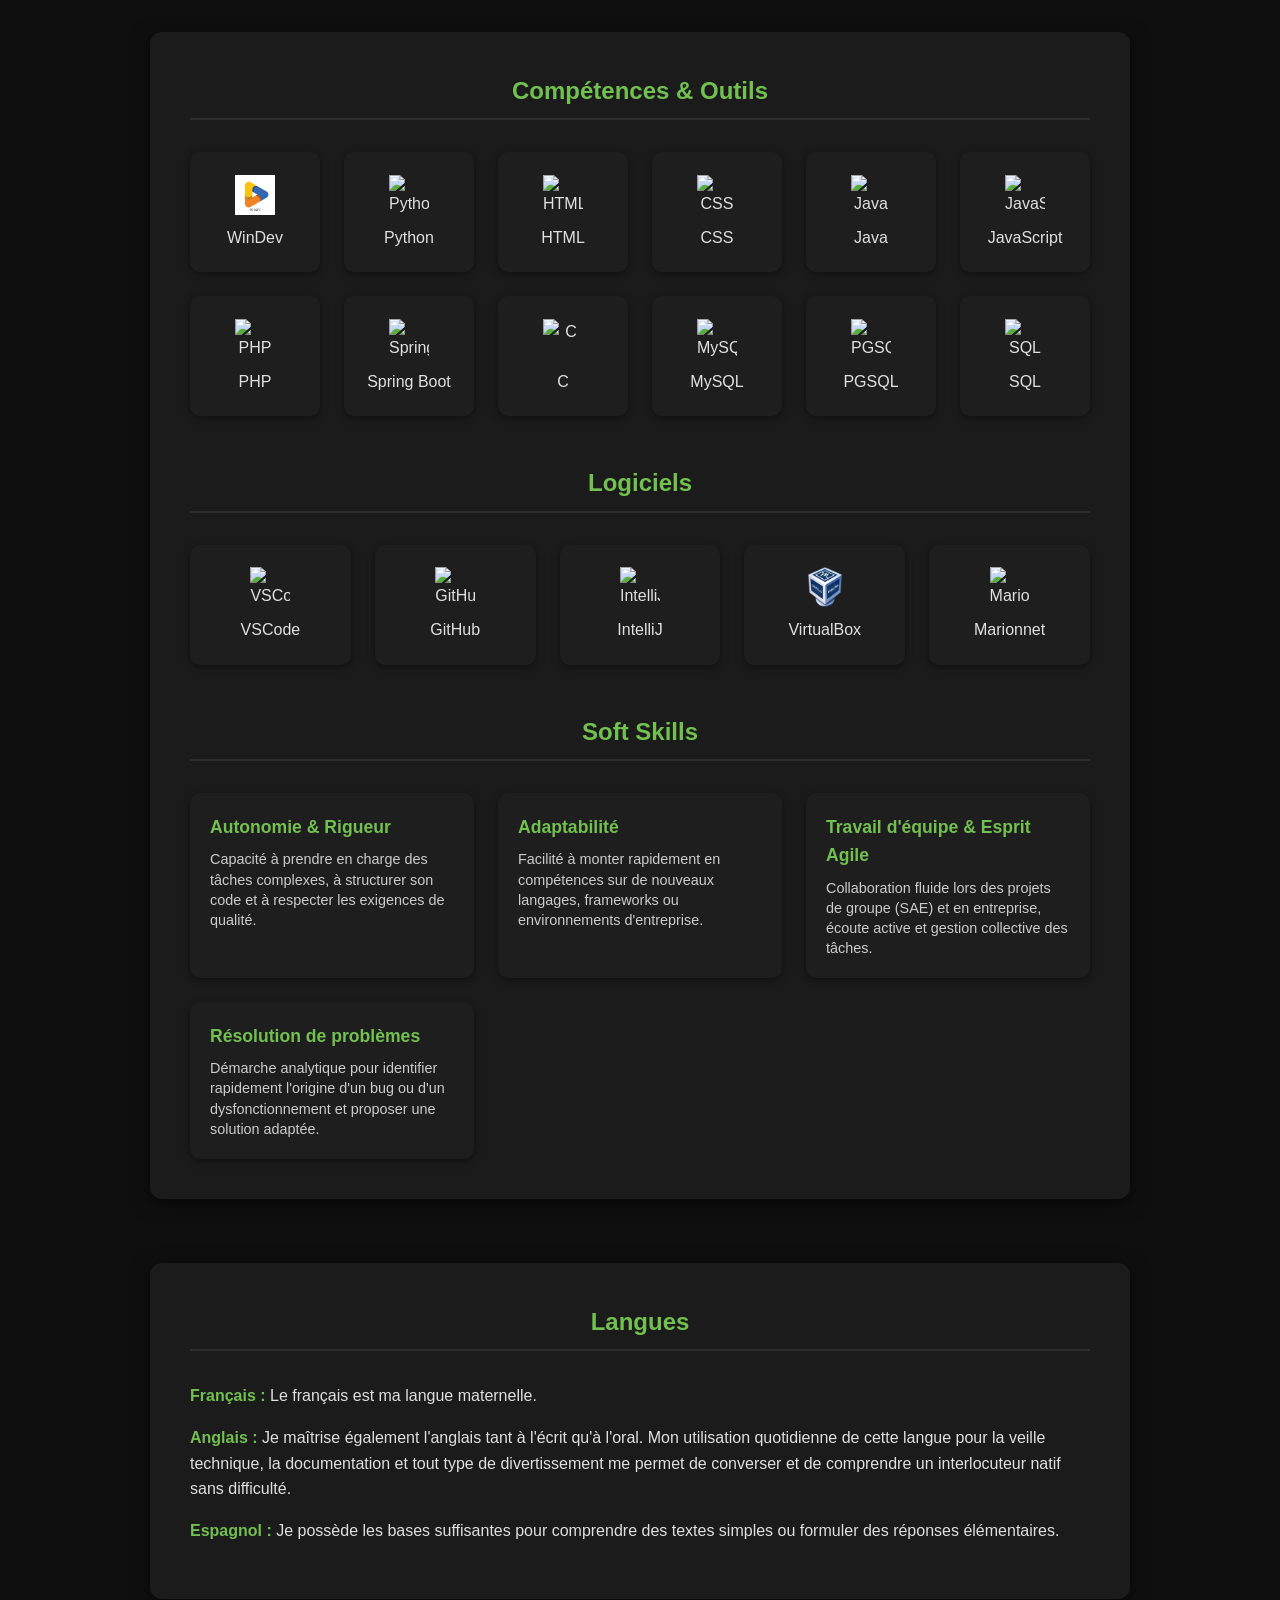
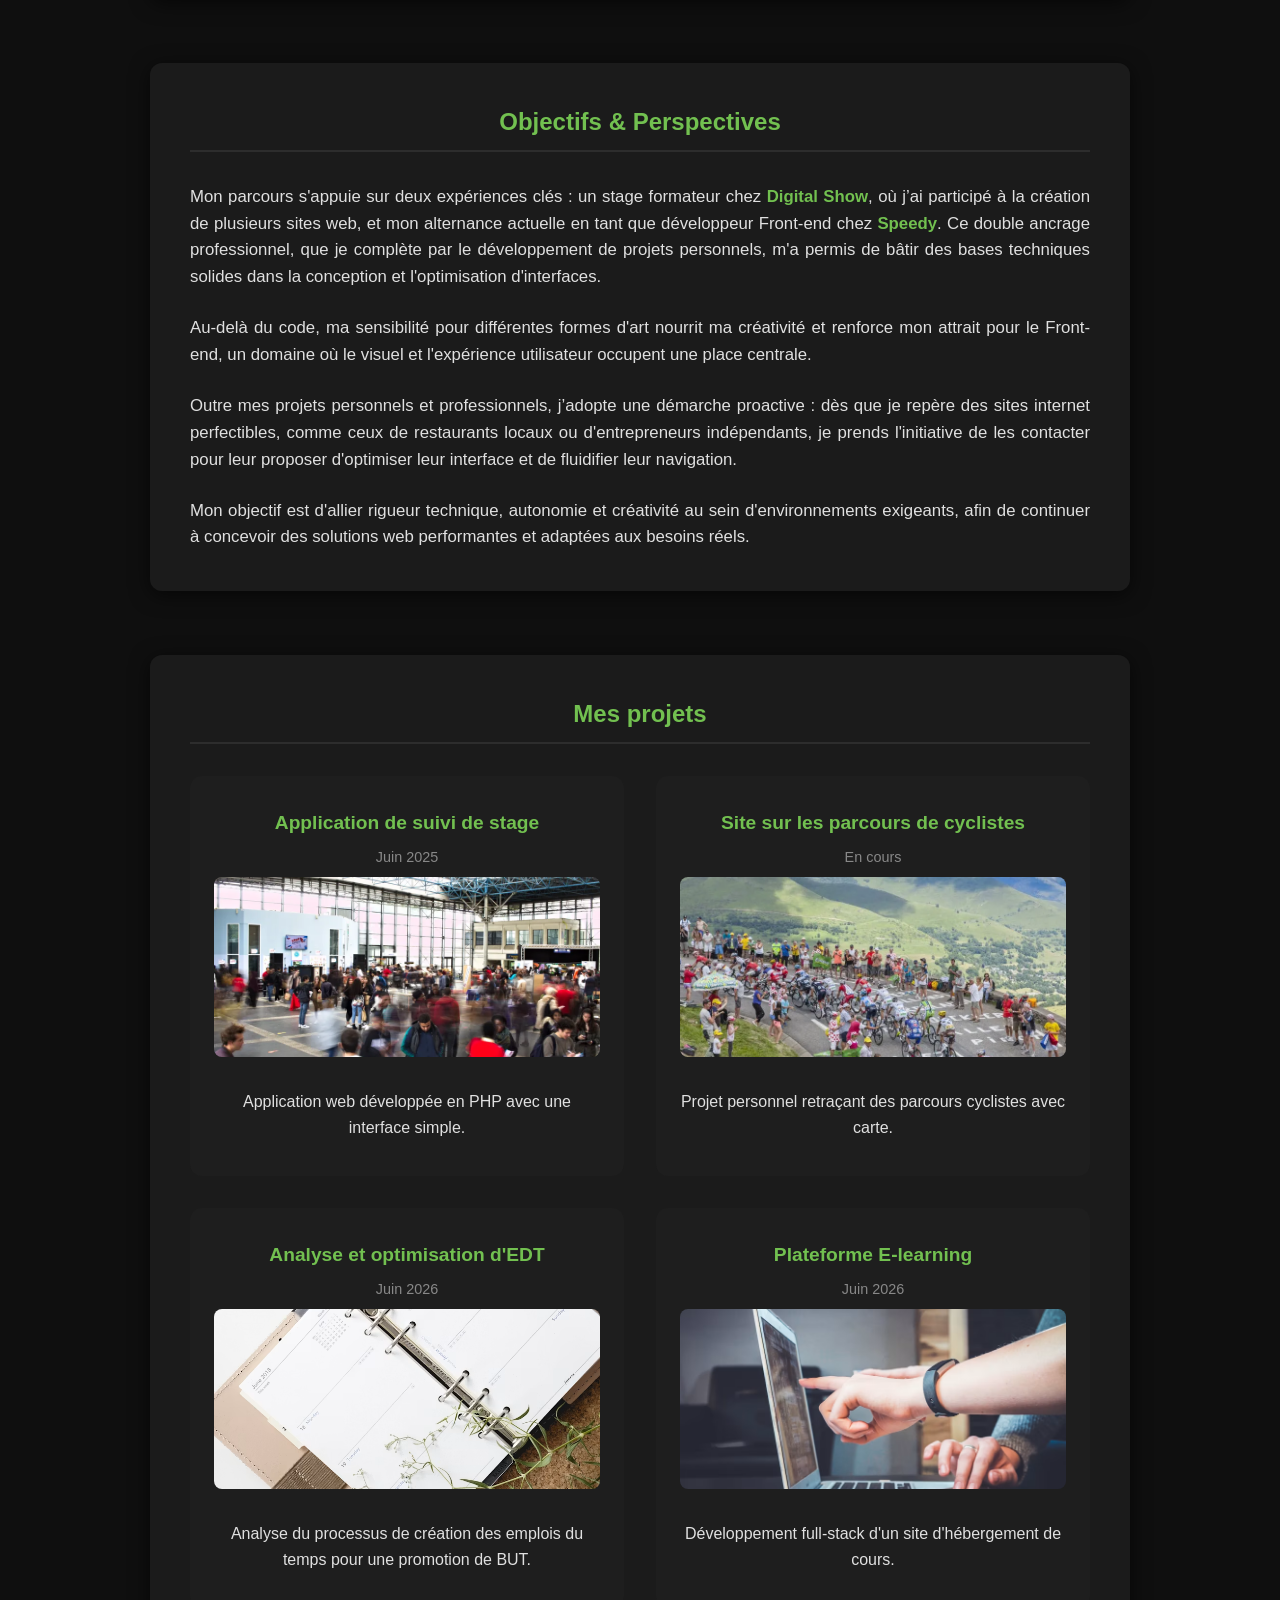
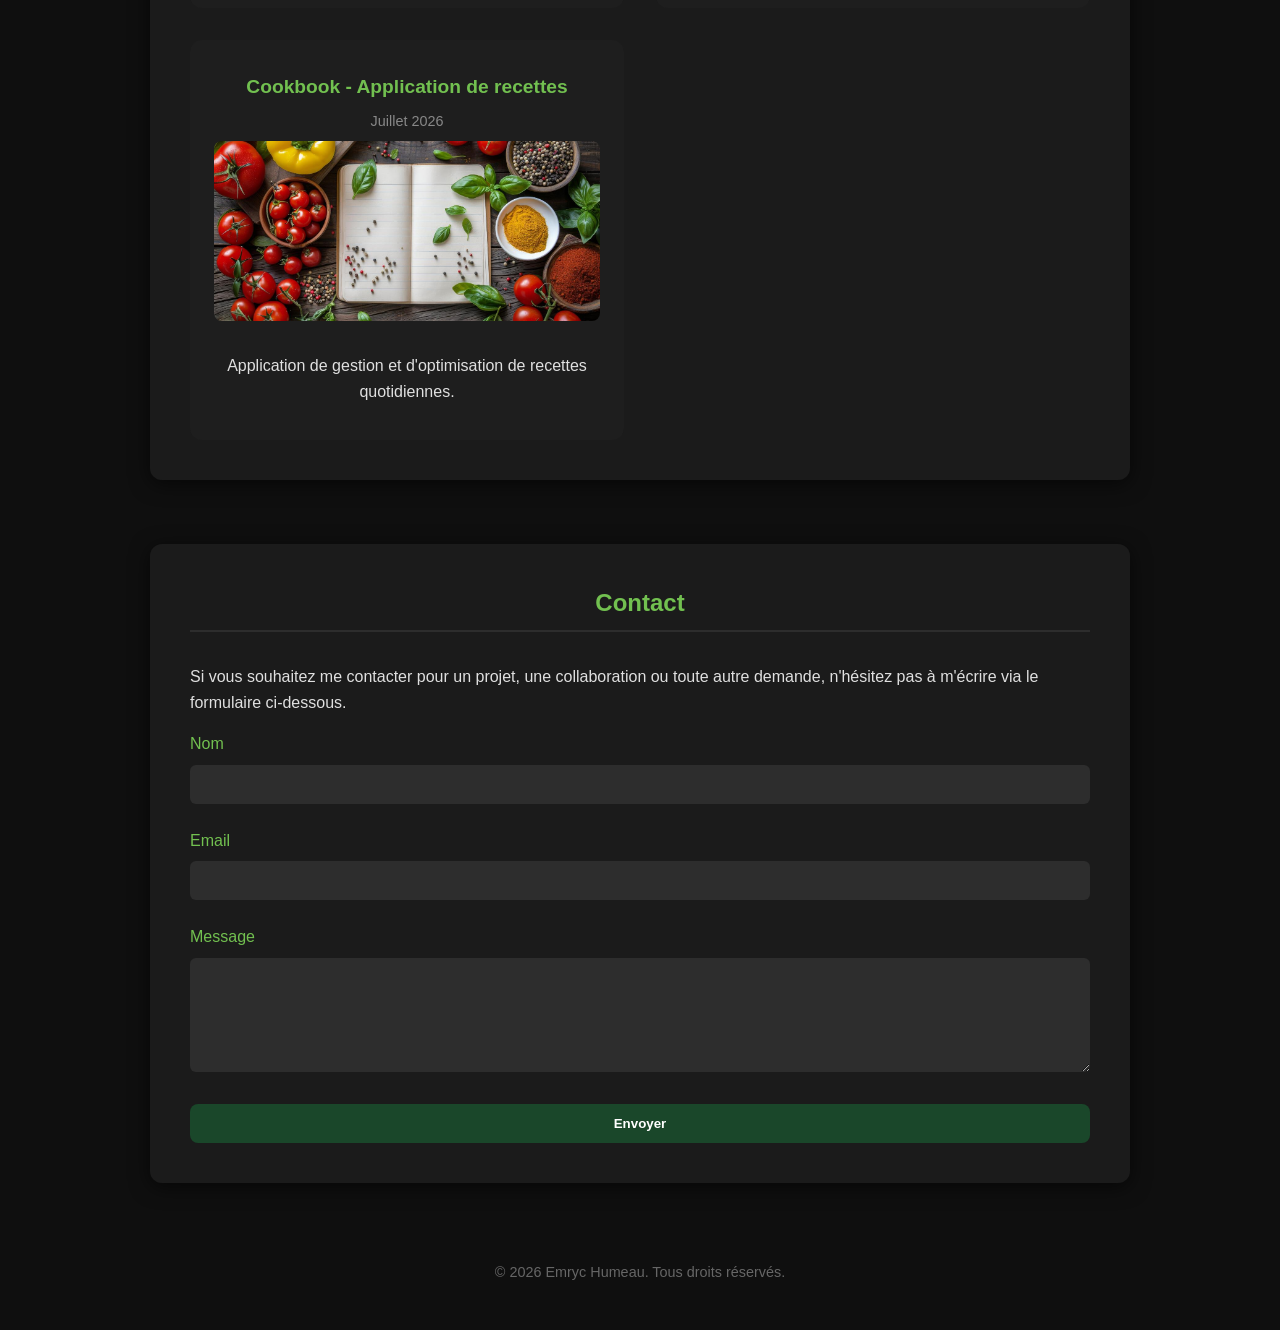
==== commit b457ee0c: "Update index.html" ====
--- a/index.html
+++ b/index.html
@@ -52,9 +52,11 @@
           <div class="parcours-details">
             <h3>BUT Informatique en alternance</h3>
             <p><strong>Université Sorbonne Paris Nord</strong> - Villetaneuse</p>
-            <p>Formation axée sur le développement logiciel, la gestion de données et l'ingénierie web. Parcours réalisé en apprentissage en tant que <strong>Développeur Front-end </strong> chez <strong> Speedy</strong> (Nanterre), où j'interviens sur la maintenance d'applications internes et l'optimisation d'interfaces.</p>
+            <p>Formation axée sur le développement logiciel, la gestion de données et l'ingénierie web. Parcours réalisé en apprentissage en tant que <strong>Développeur Front-end</strong> chez <strong>Speedy</strong> (Nanterre), où j'interviens sur la maintenance d'applications internes et l'optimisation d'interfaces.</p>
           </div>
         </div>
+
+        <hr class="skills-separator">
 
         <div class="parcours-item">
           <span class="parcours-date">2022</span>
@@ -125,8 +127,9 @@
       <h2>Langues</h2>
       <div class="langues-content">
         <p><strong>Français :</strong> Le français est ma langue maternelle.</p>
-        <p><strong>Anglais :</strong>Je maîtrise également l'anglais tant à l'écrit qu'à l'oral. Mon utilisation quotidienne de cette langue pour la veille technique, la documentation et tout type de divertissement me permet de converser et de comprendre un interlocuteur natif sans difficulté.</p>
-        <p><strong>Espagnol :</strong>Je possède les bases suffisantes pour comprendre des textes simples ou formuler des réponses élémentaires.</p>
+        <p><strong>Anglais :</strong> Je maîtrise également l'anglais tant à l'écrit qu'à l'oral. Mon utilisation quotidienne de cette langue pour la veille technique, la documentation et tout type de divertissement me permet de converser et de comprendre un interlocuteur natif sans difficulté.</p>
+        <p><strong>Espagnol :</strong> Je possède les bases suffisantes pour comprendre des textes simples ou formuler des réponses élémentaires.</p>
+      </div>
     </div>
   </section>
 
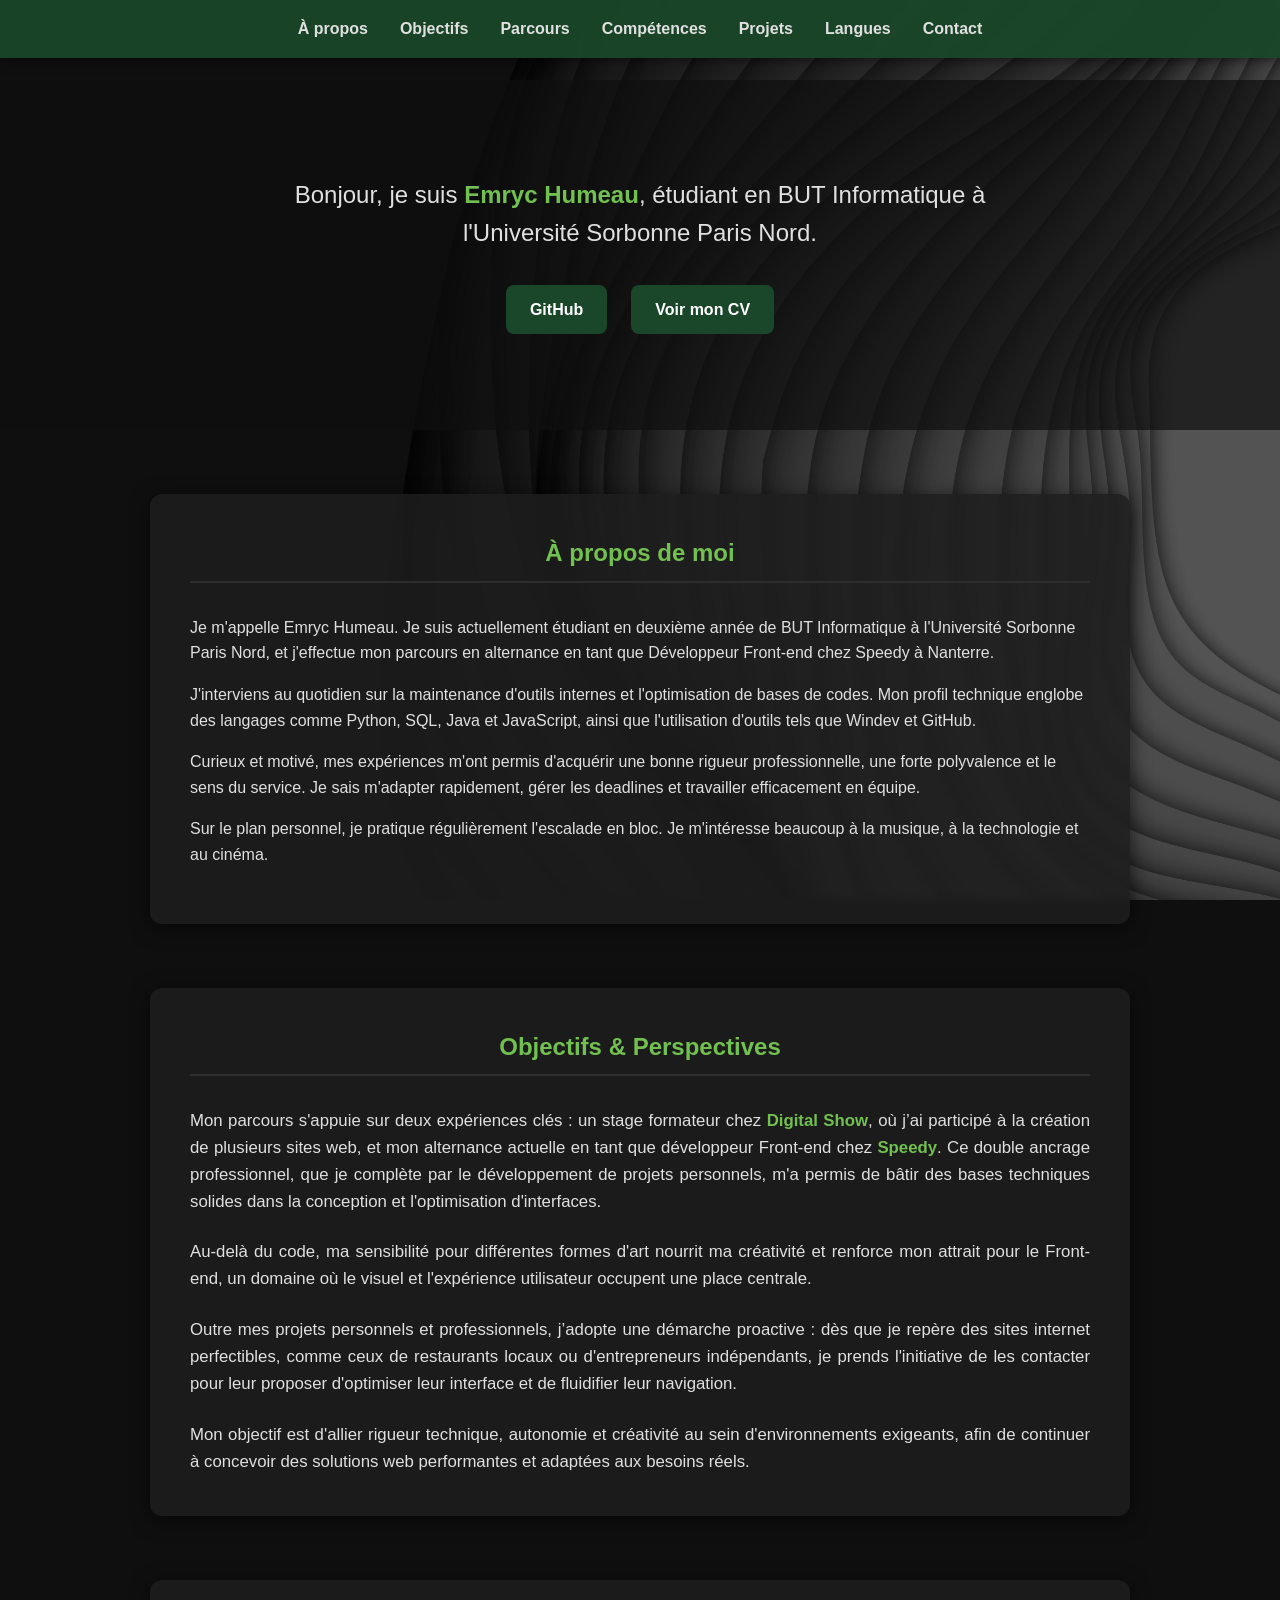
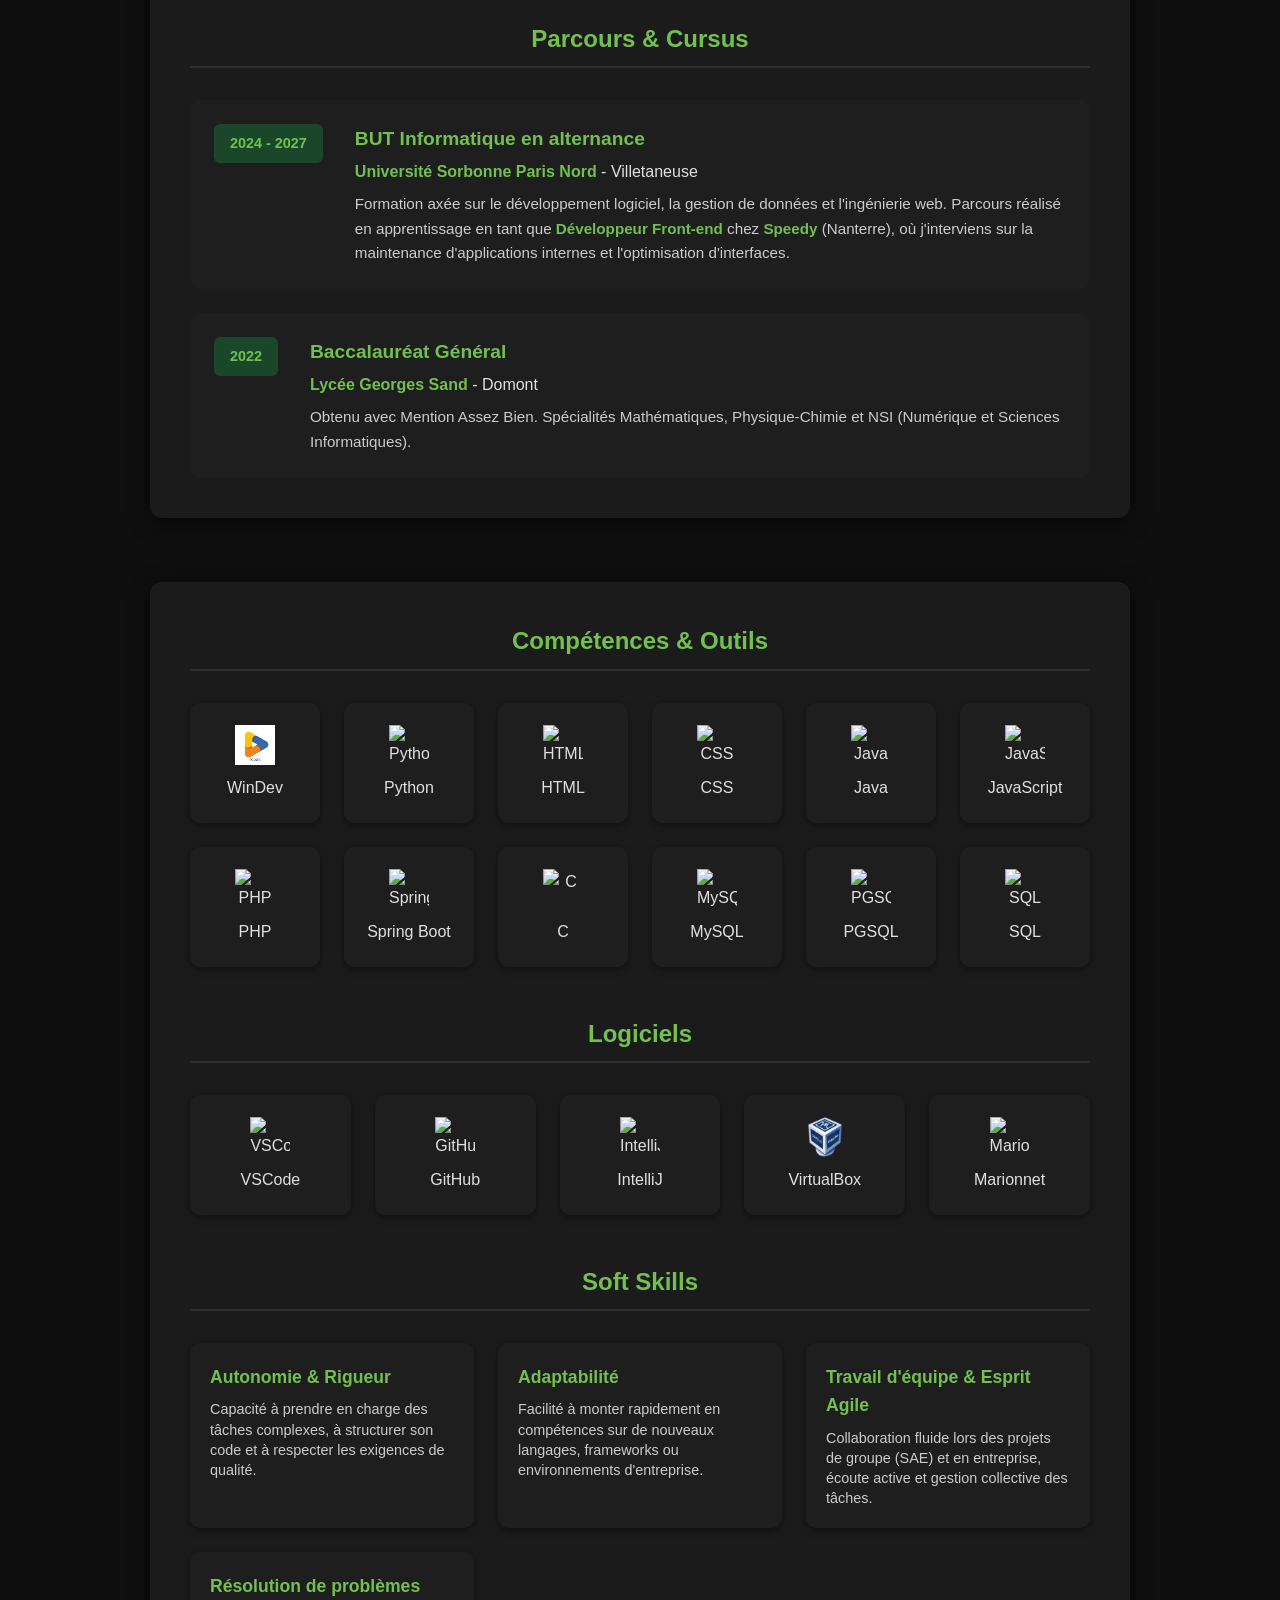
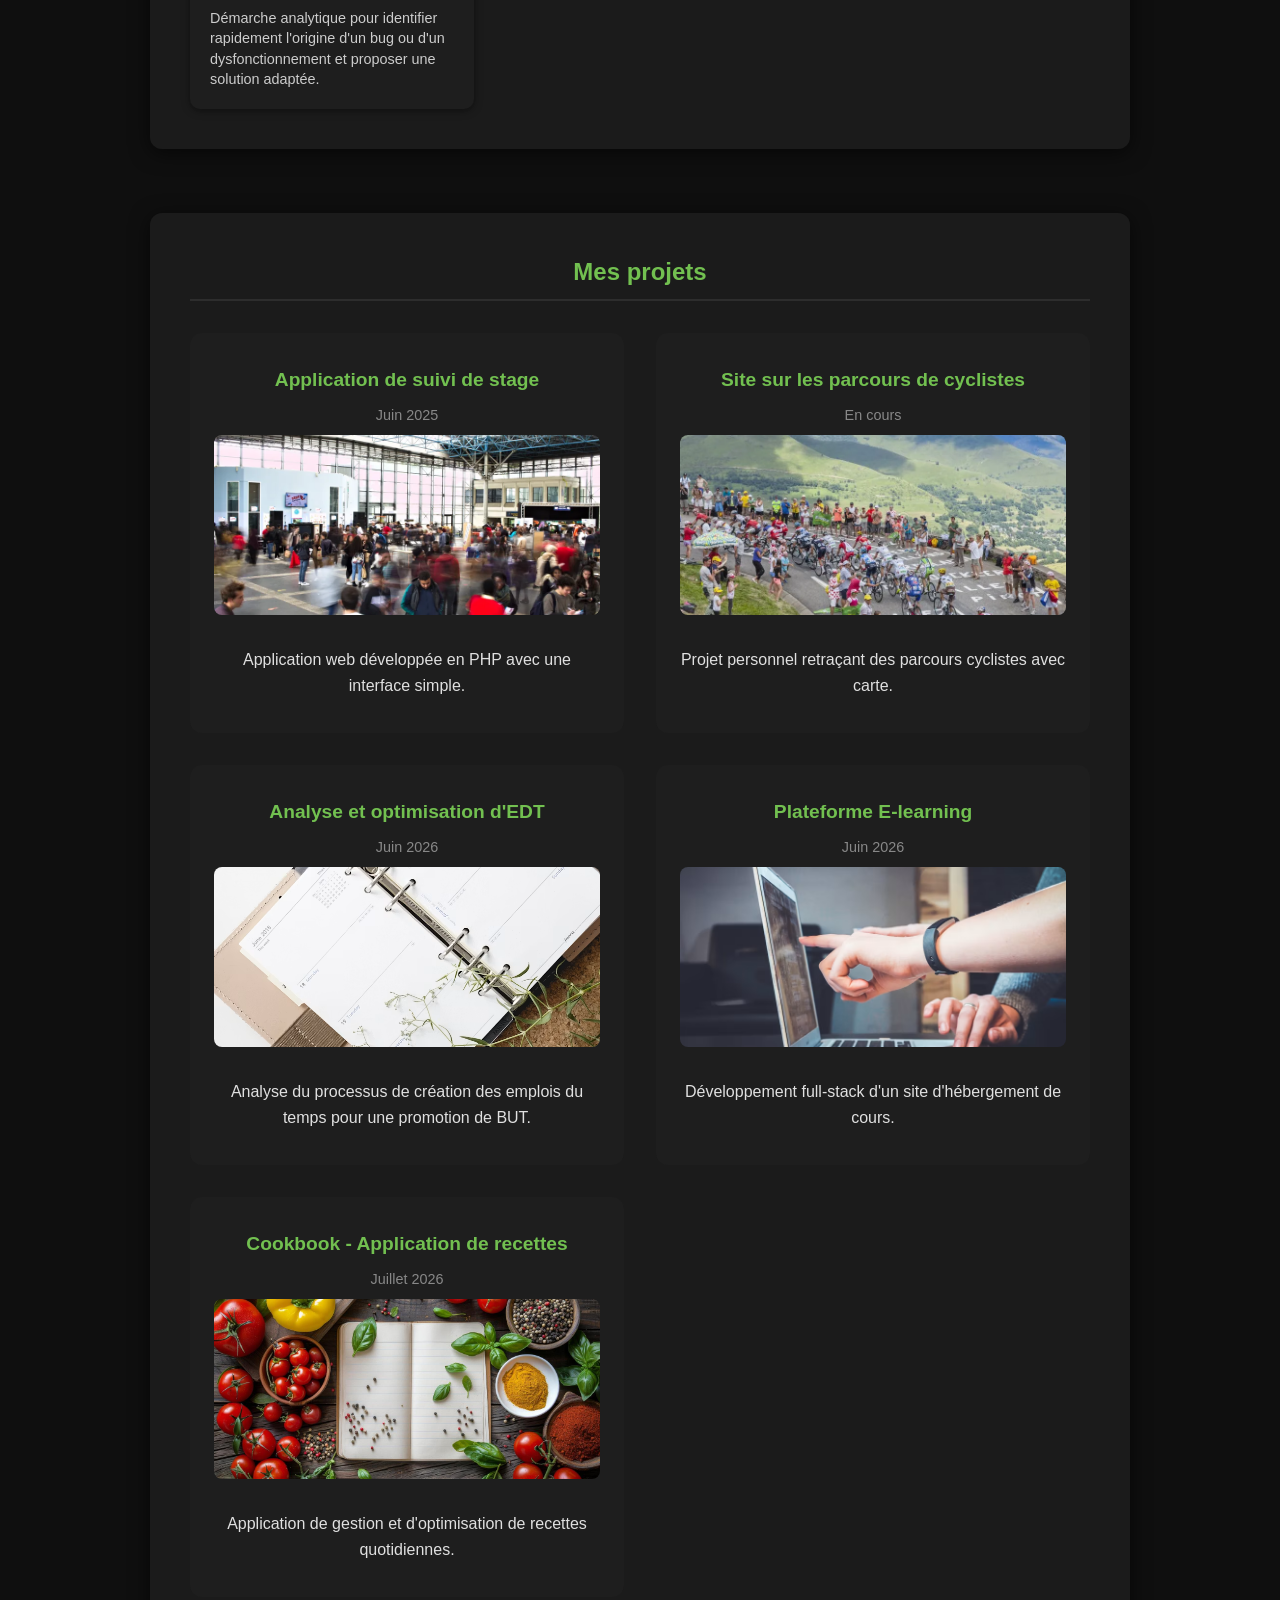
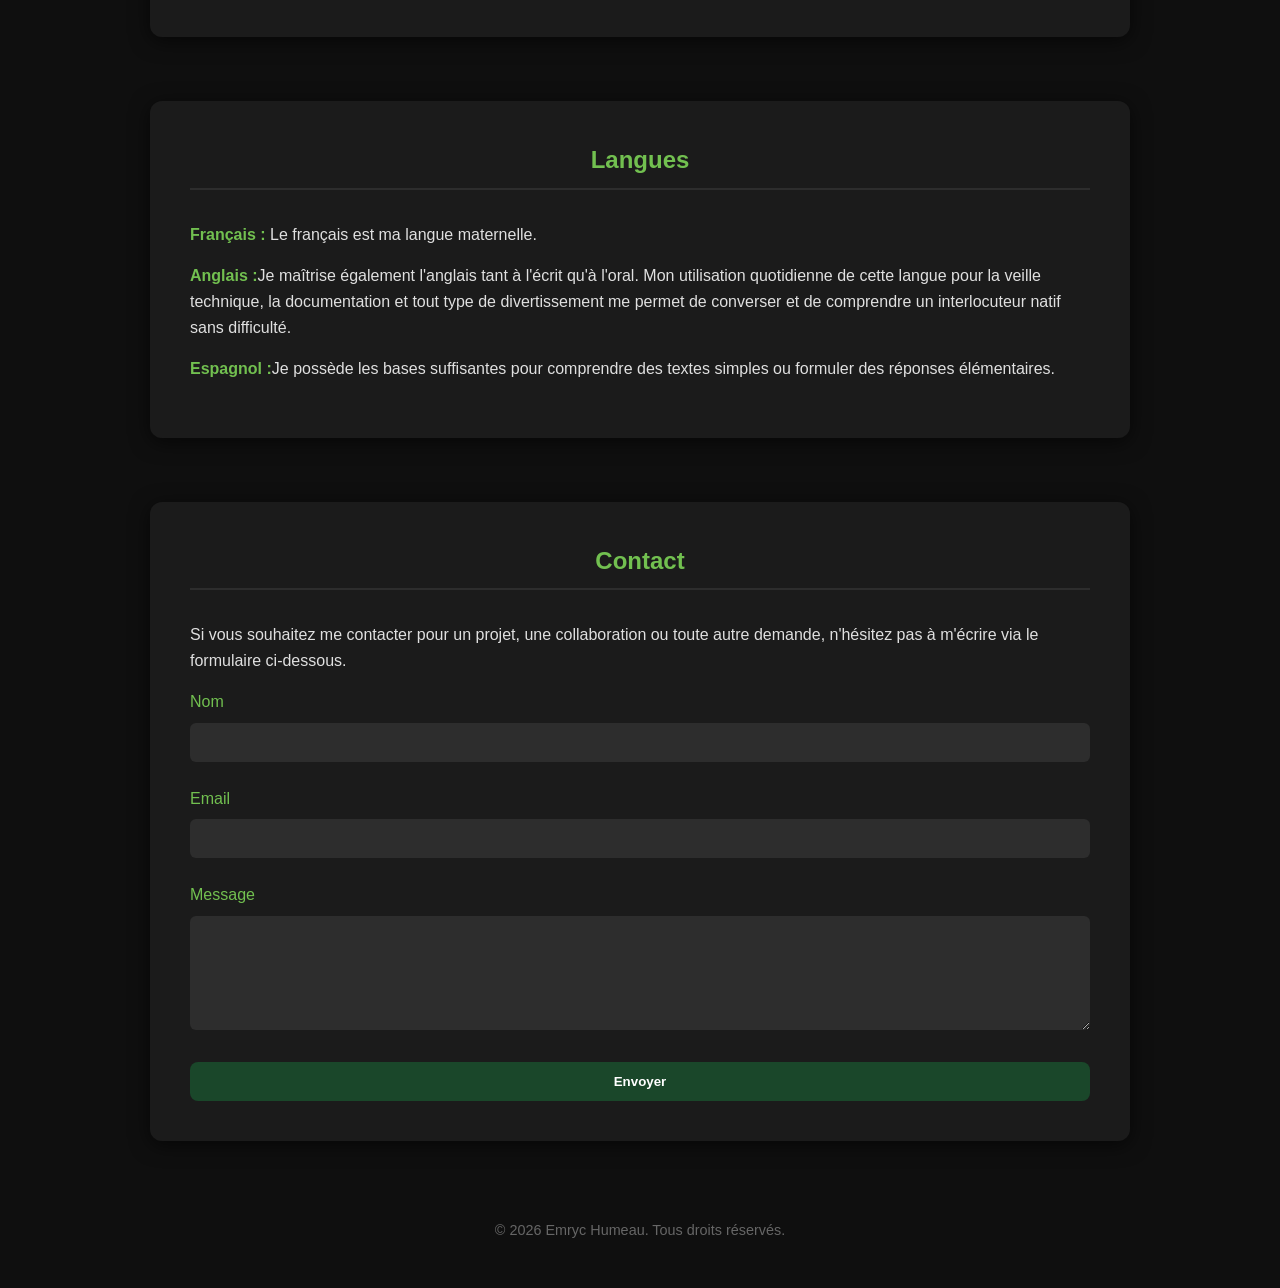
==== commit a56f7304: "Update index.html" ====
--- a/index.html
+++ b/index.html
@@ -11,11 +11,11 @@
     <nav>
       <ul>
         <li><a href="#apropos">À propos</a></li>
+        <li><a href="#objectifs">Objectifs</a></li>
         <li><a href="#parcours">Parcours</a></li>
         <li><a href="#competences">Compétences</a></li>
+        <li><a href="#projets">Projets</a></li>
         <li><a href="#langues">Langues</a></li>
-        <li><a href="#objectifs">Objectifs</a></li>
-        <li><a href="#projets">Projets</a></li>
         <li><a href="#contact">Contact</a></li>
       </ul>
     </nav>
@@ -43,6 +43,18 @@
     </div>
   </section>
 
+  <section id="objectifs">
+    <div class="section-container">
+      <h2>Objectifs & Perspectives</h2>
+      <div class="objectifs-content">
+        <p>Mon parcours s'appuie sur deux expériences clés : un stage formateur chez <strong>Digital Show</strong>, où j’ai participé à la création de plusieurs sites web, et mon alternance actuelle en tant que développeur Front-end chez <strong>Speedy</strong>. Ce double ancrage professionnel, que je complète par le développement de projets personnels, m'a permis de bâtir des bases techniques solides dans la conception et l'optimisation d'interfaces.</p>
+        <p>Au-delà du code, ma sensibilité pour différentes formes d'art nourrit ma créativité et renforce mon attrait pour le Front-end, un domaine où le visuel et l'expérience utilisateur occupent une place centrale.</p>
+        <p>Outre mes projets personnels et professionnels, j’adopte une démarche proactive : dès que je repère des sites internet perfectibles, comme ceux de restaurants locaux ou d'entrepreneurs indépendants, je prends l'initiative de les contacter pour leur proposer d'optimiser leur interface et de fluidifier leur navigation.</p>
+        <p>Mon objectif est d'allier rigueur technique, autonomie et créativité au sein d'environnements exigeants, afin de continuer à concevoir des solutions web performantes et adaptées aux besoins réels.</p>
+      </div>
+    </div>
+  </section>
+
   <section id="parcours">
     <div class="section-container">
       <h2>Parcours & Cursus</h2>
@@ -52,11 +64,9 @@
           <div class="parcours-details">
             <h3>BUT Informatique en alternance</h3>
             <p><strong>Université Sorbonne Paris Nord</strong> - Villetaneuse</p>
-            <p>Formation axée sur le développement logiciel, la gestion de données et l'ingénierie web. Parcours réalisé en apprentissage en tant que <strong>Développeur Front-end</strong> chez <strong>Speedy</strong> (Nanterre), où j'interviens sur la maintenance d'applications internes et l'optimisation d'interfaces.</p>
+            <p>Formation axée sur le développement logiciel, la gestion de données et l'ingénierie web. Parcours réalisé en apprentissage en tant que <strong>Développeur Front-end </strong> chez <strong> Speedy</strong> (Nanterre), où j'interviens sur la maintenance d'applications internes et l'optimisation d'interfaces.</p>
           </div>
         </div>
-
-        <hr class="skills-separator">
 
         <div class="parcours-item">
           <span class="parcours-date">2022</span>
@@ -122,33 +132,21 @@
     </div>
   </section>
 
+  <section id="projets">
+    <div class="section-container">
+      <h2>Mes projets</h2>
+      <div class="projects-grid" id="projects-container">
+      </div>
+    </div>
+  </section>
+
   <section id="langues">
     <div class="section-container">
       <h2>Langues</h2>
       <div class="langues-content">
         <p><strong>Français :</strong> Le français est ma langue maternelle.</p>
-        <p><strong>Anglais :</strong> Je maîtrise également l'anglais tant à l'écrit qu'à l'oral. Mon utilisation quotidienne de cette langue pour la veille technique, la documentation et tout type de divertissement me permet de converser et de comprendre un interlocuteur natif sans difficulté.</p>
-        <p><strong>Espagnol :</strong> Je possède les bases suffisantes pour comprendre des textes simples ou formuler des réponses élémentaires.</p>
-      </div>
-    </div>
-  </section>
-
-  <section id="objectifs">
-    <div class="section-container">
-      <h2>Objectifs & Perspectives</h2>
-      <div class="objectifs-content">
-        <p>Mon parcours s'appuie sur deux expériences clés : un stage formateur chez <strong>Digital Show</strong>, où j’ai participé à la création de plusieurs sites web, et mon alternance actuelle en tant que développeur Front-end chez <strong>Speedy</strong>. Ce double ancrage professionnel, que je complète par le développement de projets personnels, m'a permis de bâtir des bases techniques solides dans la conception et l'optimisation d'interfaces.</p>
-        <p>Au-delà du code, ma sensibilité pour différentes formes d'art nourrit ma créativité et renforce mon attrait pour le Front-end, un domaine où le visuel et l'expérience utilisateur occupent une place centrale.</p>
-        <p>Outre mes projets personnels et professionnels, j’adopte une démarche proactive : dès que je repère des sites internet perfectibles, comme ceux de restaurants locaux ou d'entrepreneurs indépendants, je prends l'initiative de les contacter pour leur proposer d'optimiser leur interface et de fluidifier leur navigation.</p>
-        <p>Mon objectif est d'allier rigueur technique, autonomie et créativité au sein d'environnements exigeants, afin de continuer à concevoir des solutions web performantes et adaptées aux besoins réels.</p>
-      </div>
-    </div>
-  </section>
-
-  <section id="projets">
-    <div class="section-container">
-      <h2>Mes projets</h2>
-      <div class="projects-grid" id="projects-container">
+        <p><strong>Anglais :</strong>Je maîtrise également l'anglais tant à l'écrit qu'à l'oral. Mon utilisation quotidienne de cette langue pour la veille technique, la documentation et tout type de divertissement me permet de converser et de comprendre un interlocuteur natif sans difficulté.</p>
+        <p><strong>Espagnol :</strong>Je possède les bases suffisantes pour comprendre des textes simples ou formuler des réponses élémentaires.</p>
       </div>
     </div>
   </section>
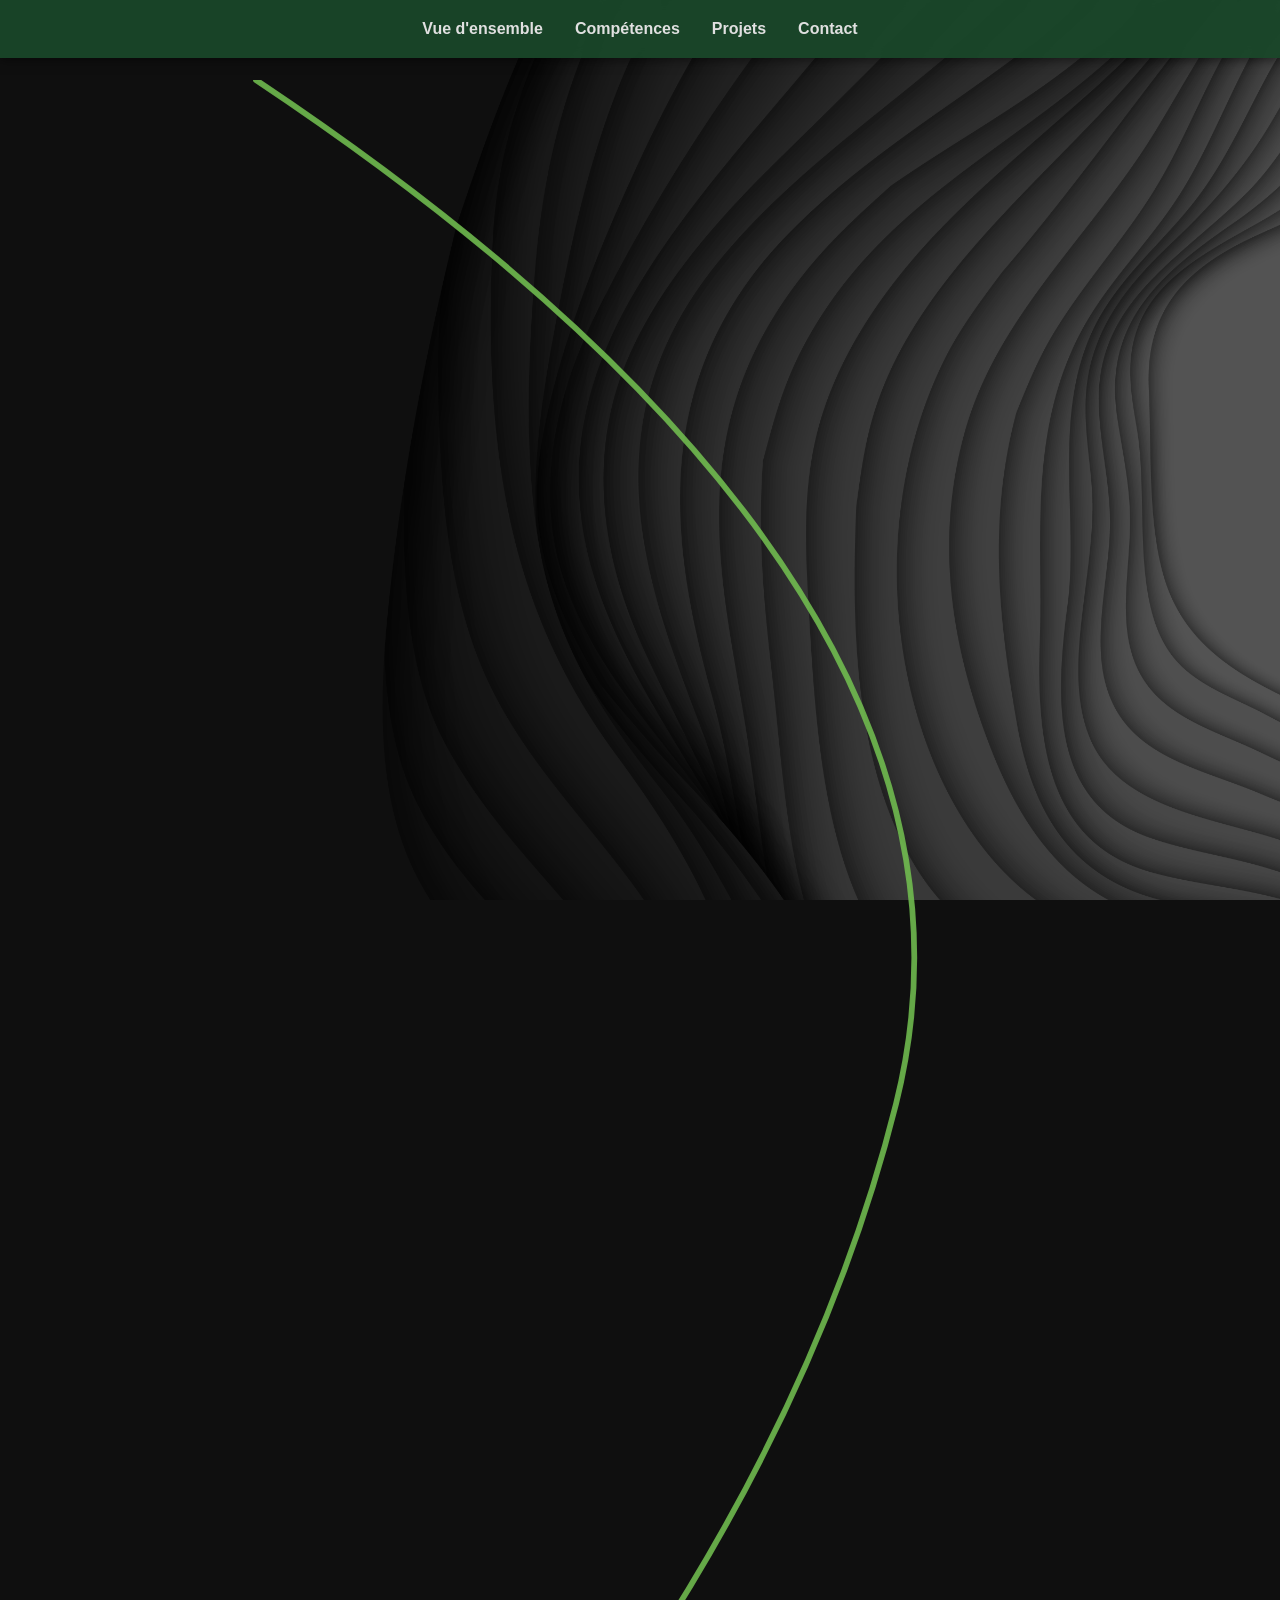
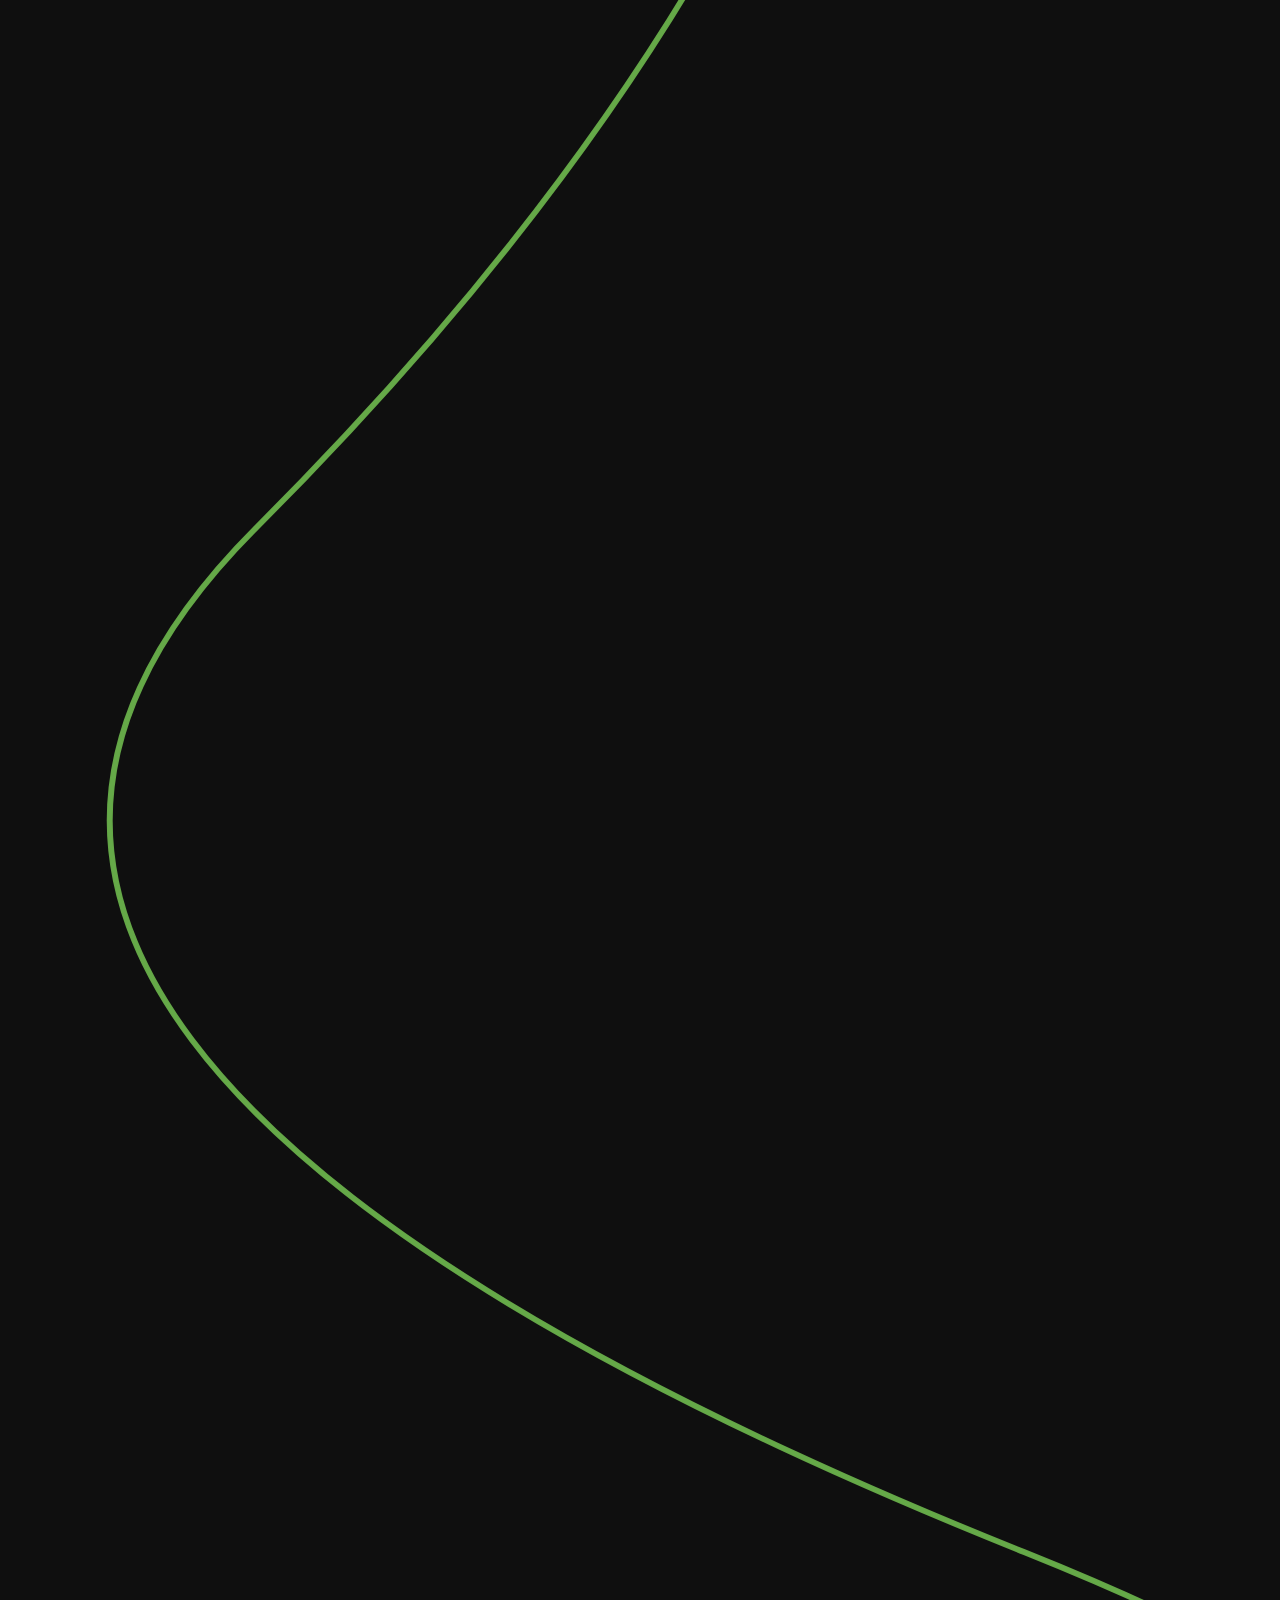
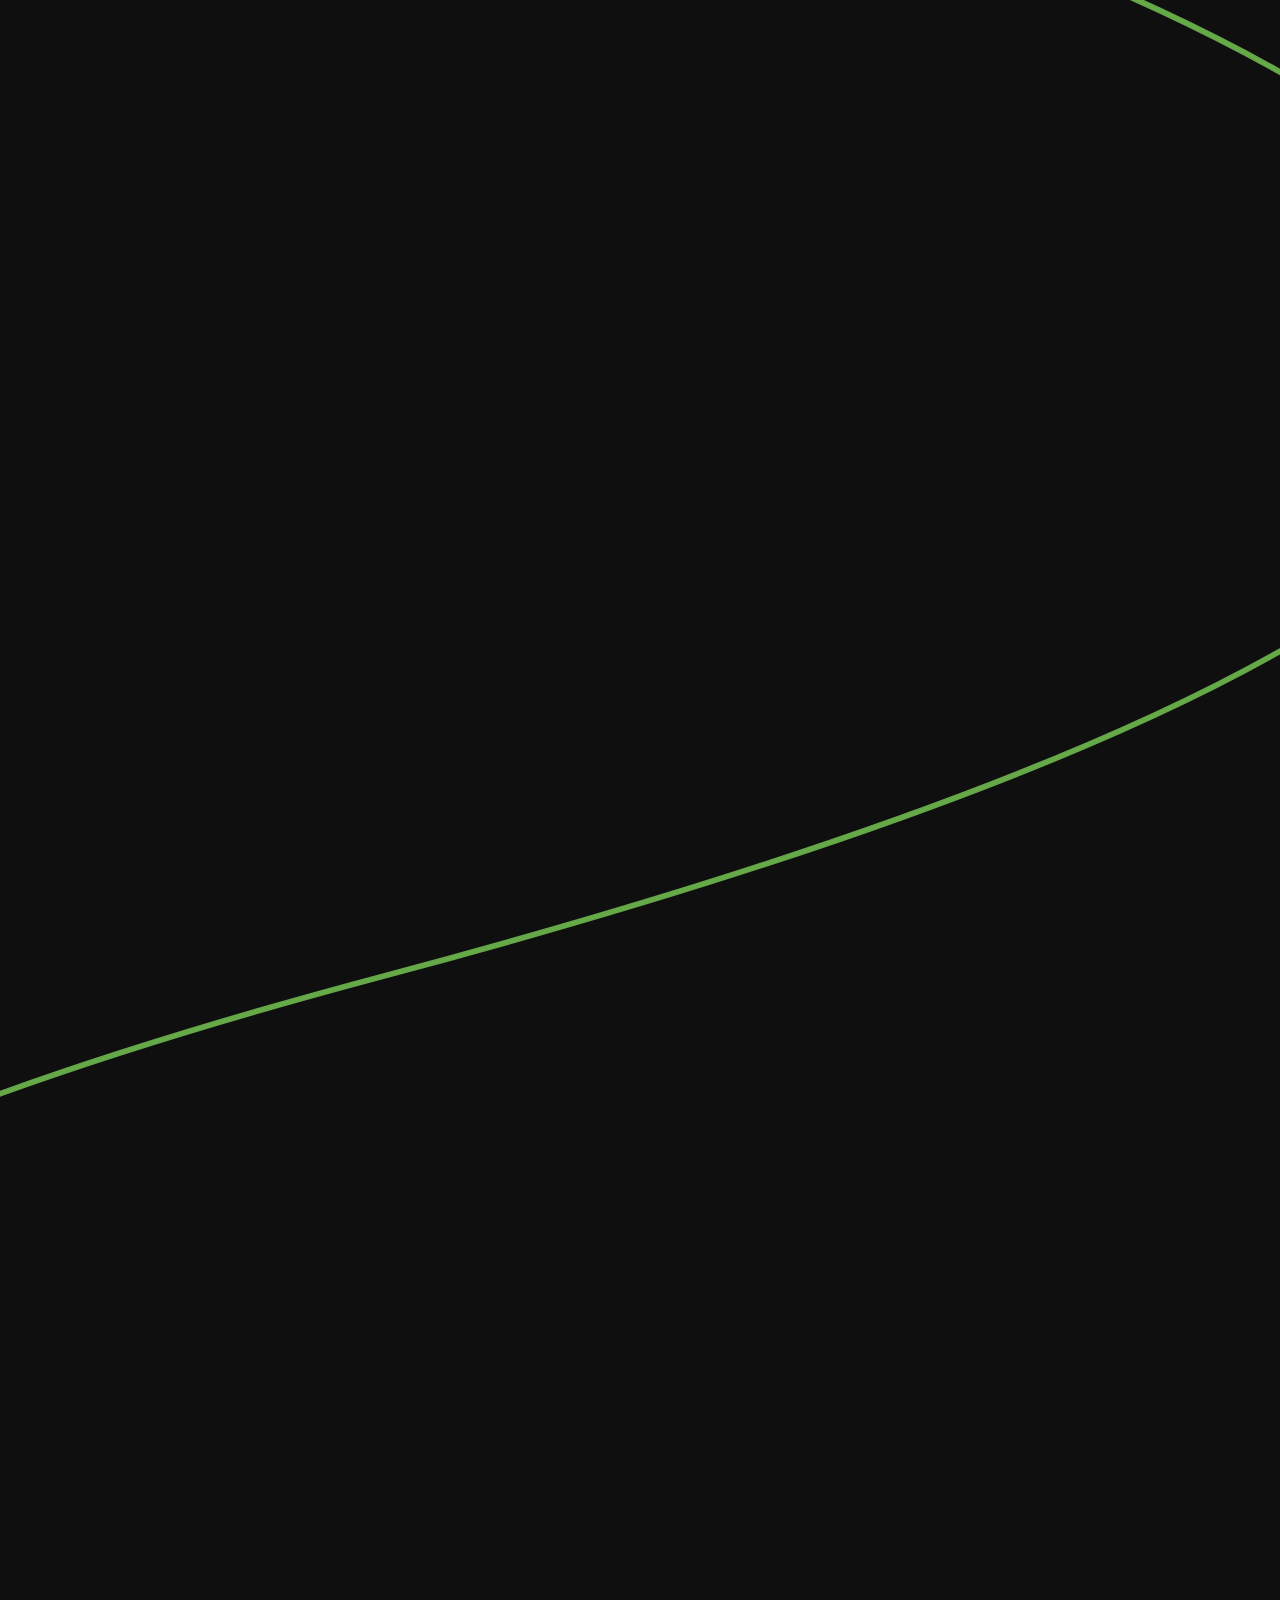
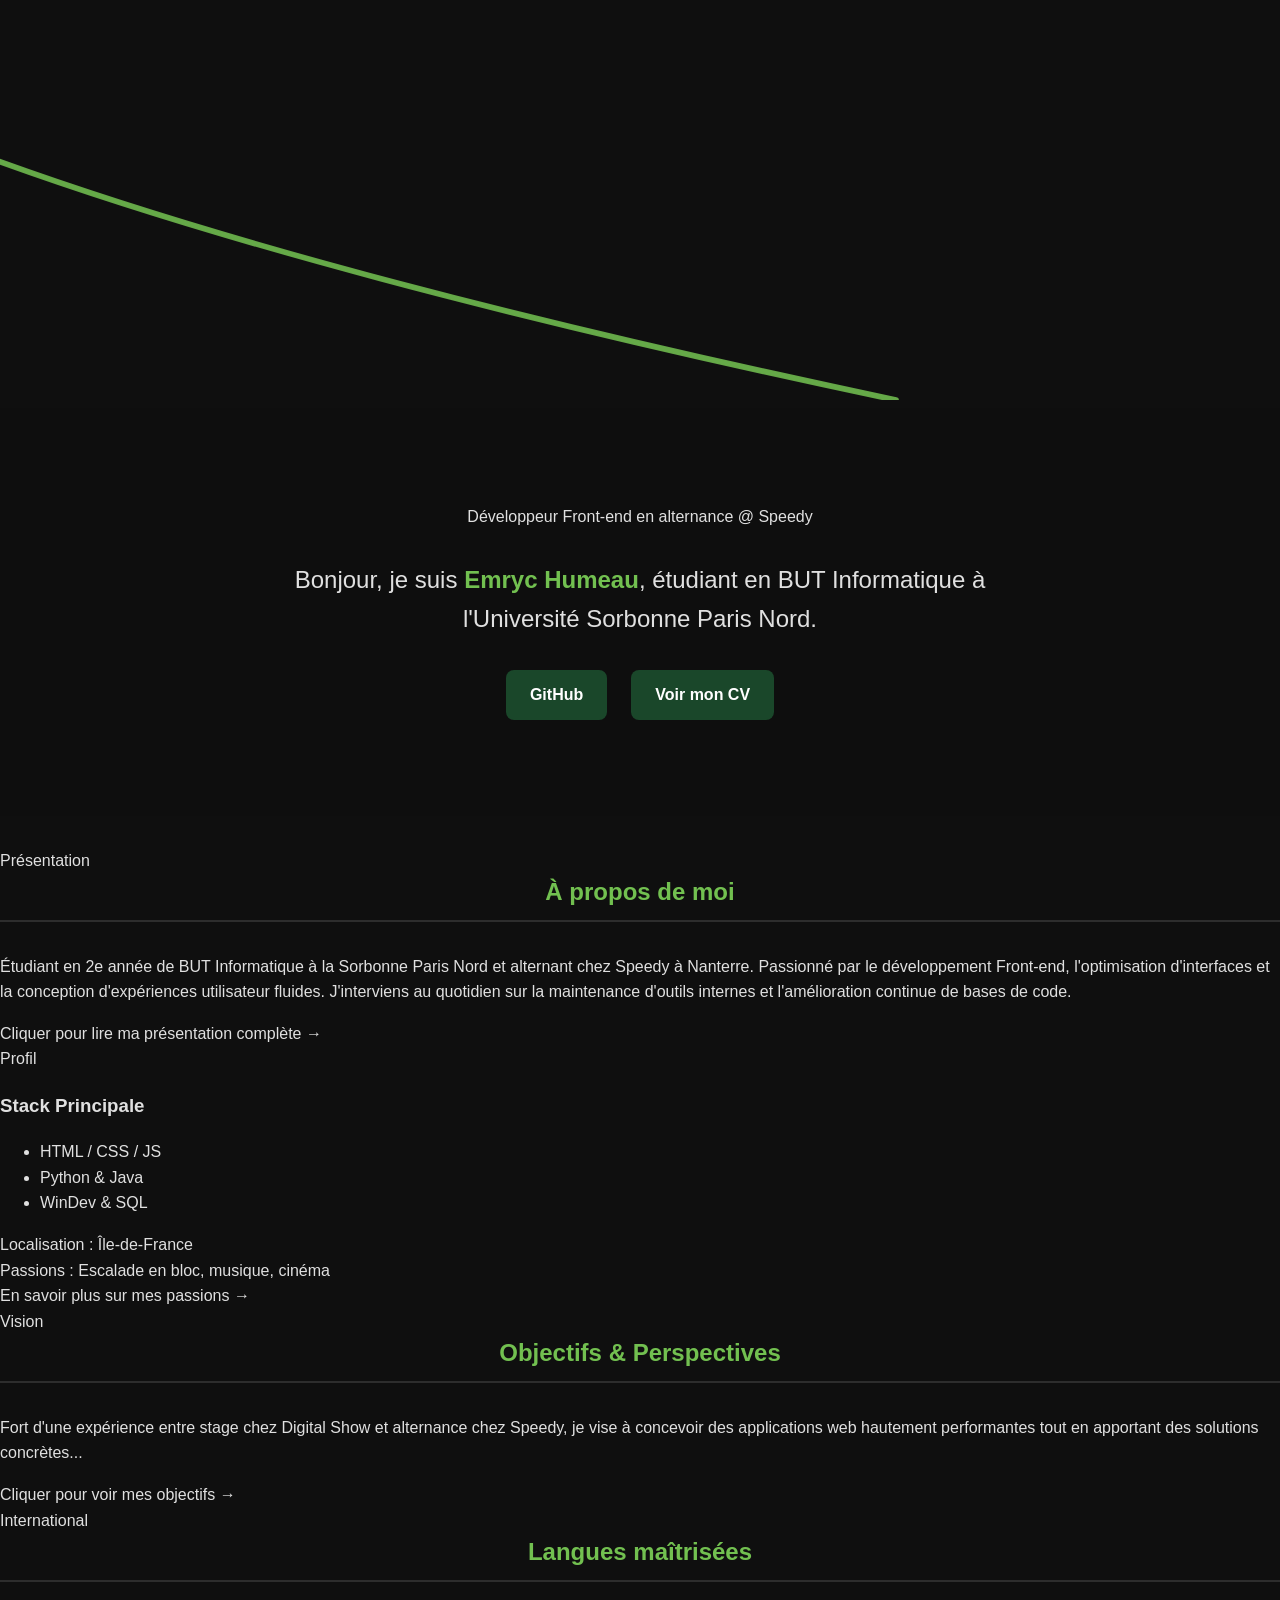
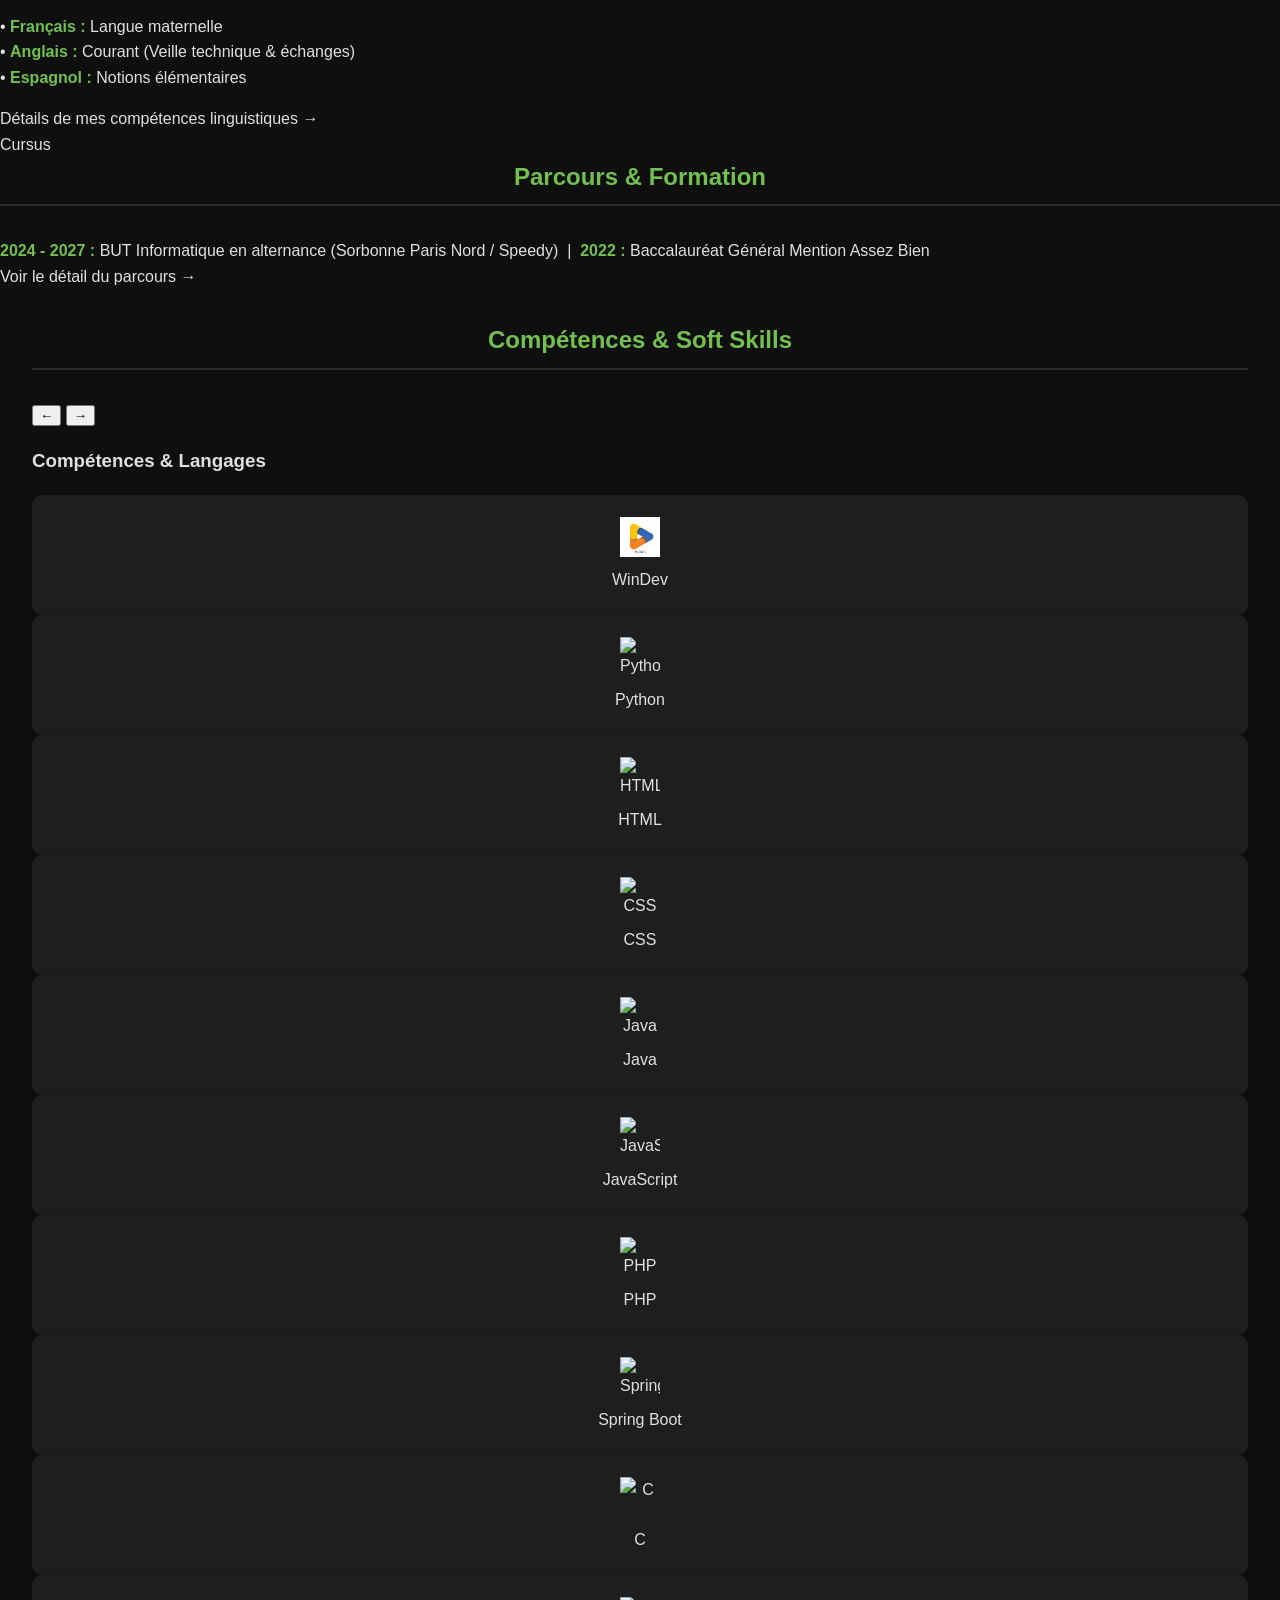
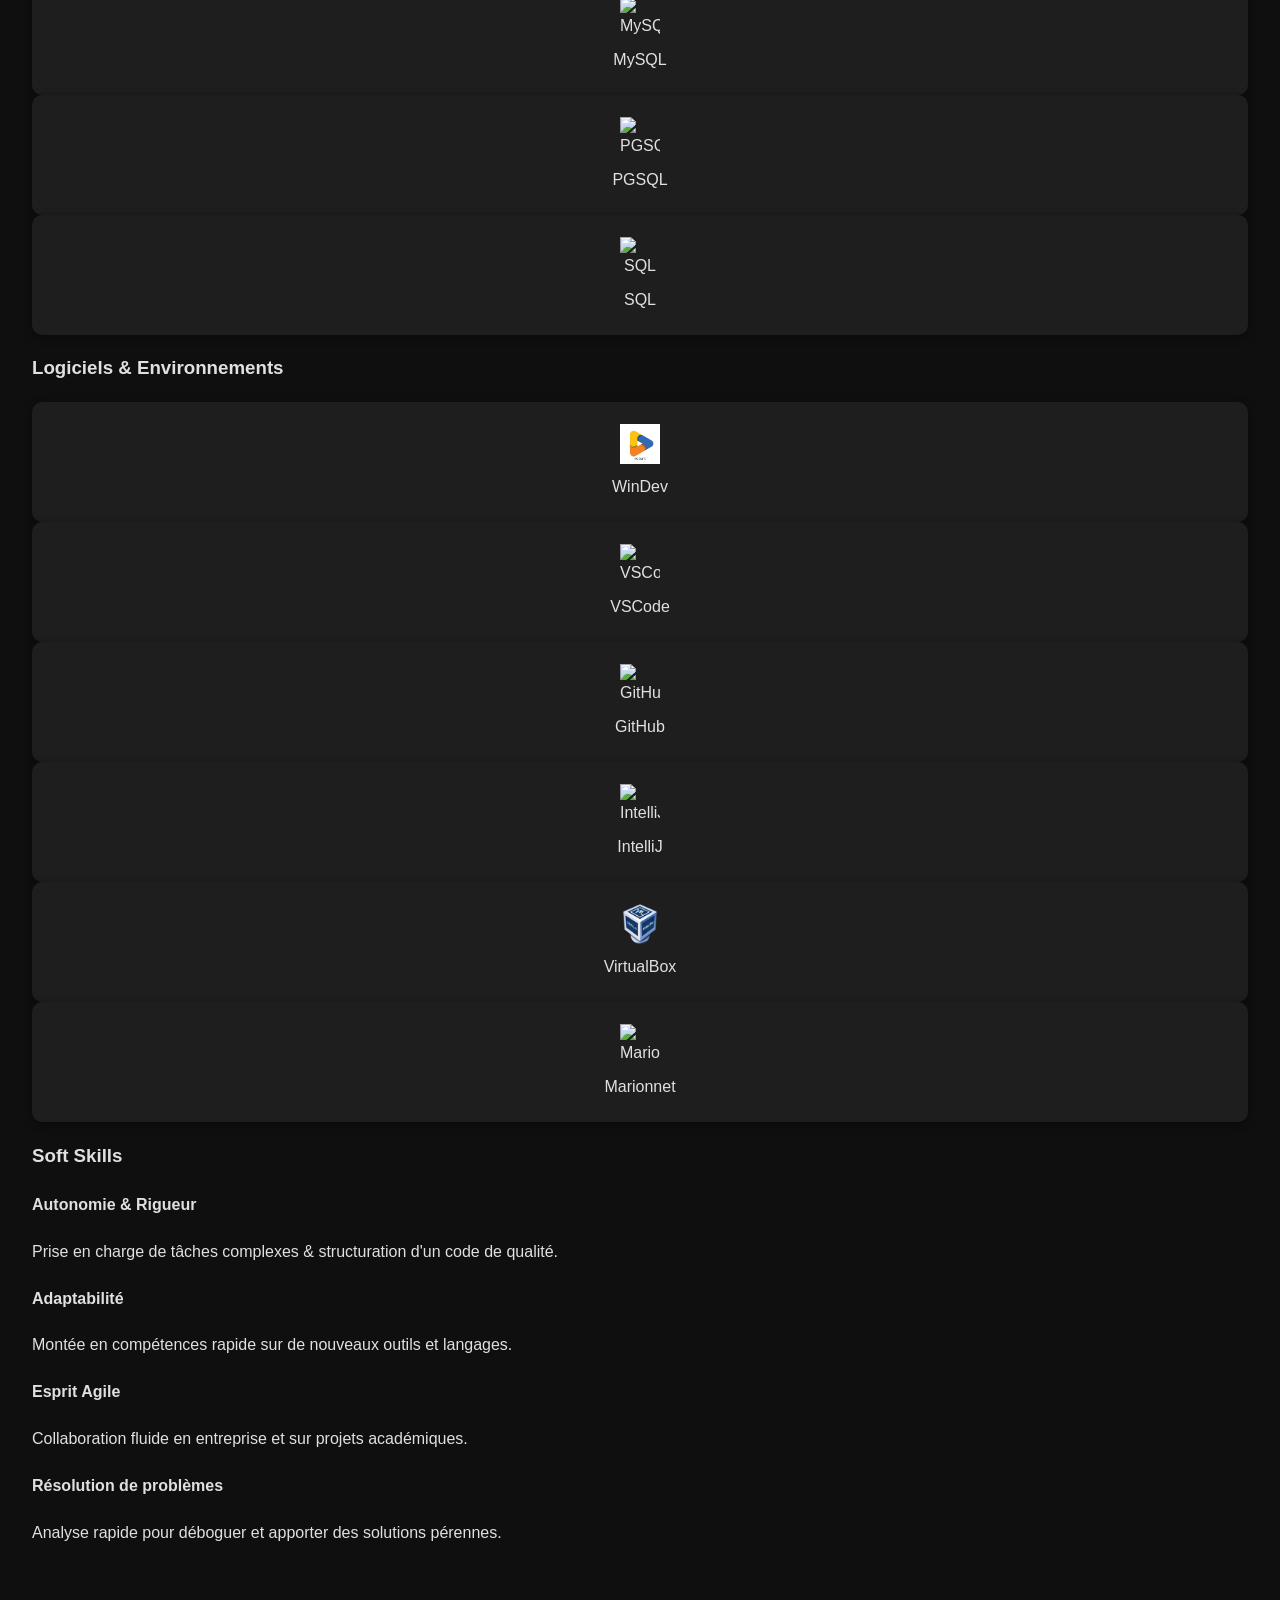
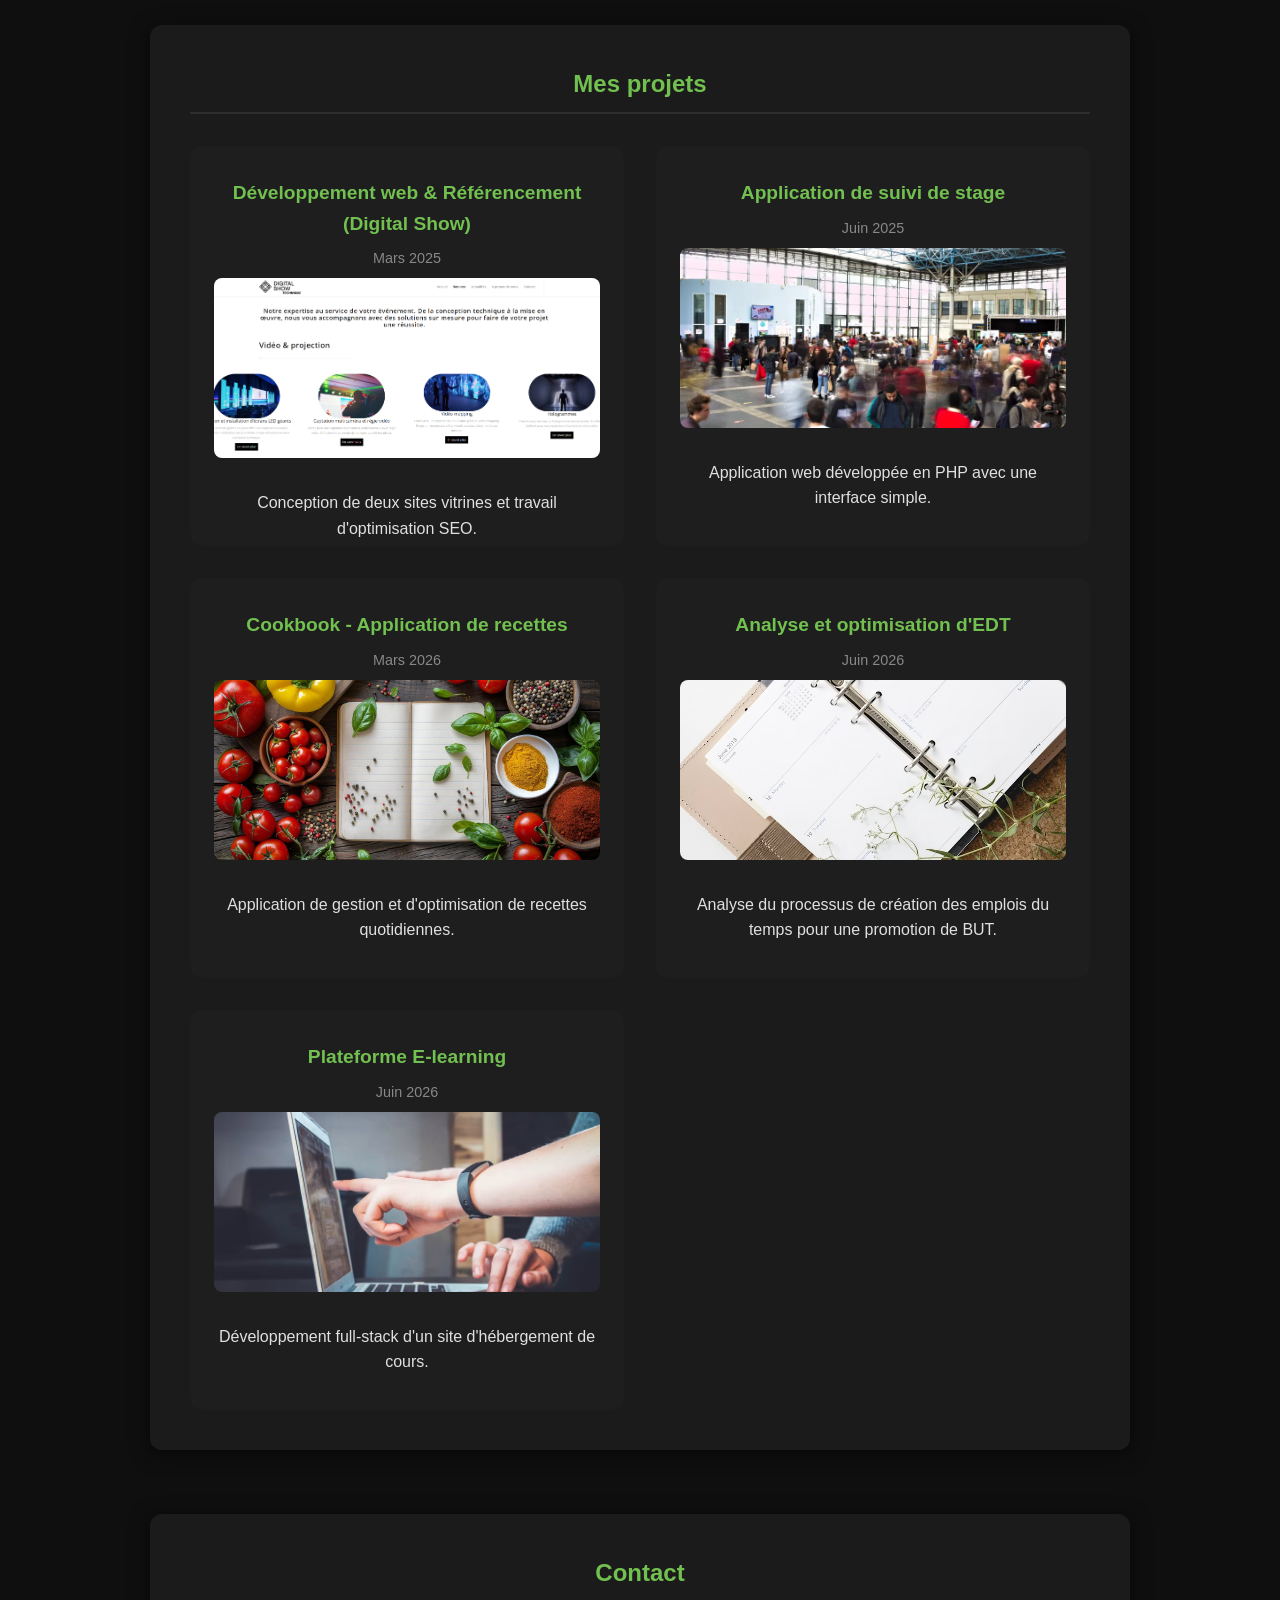
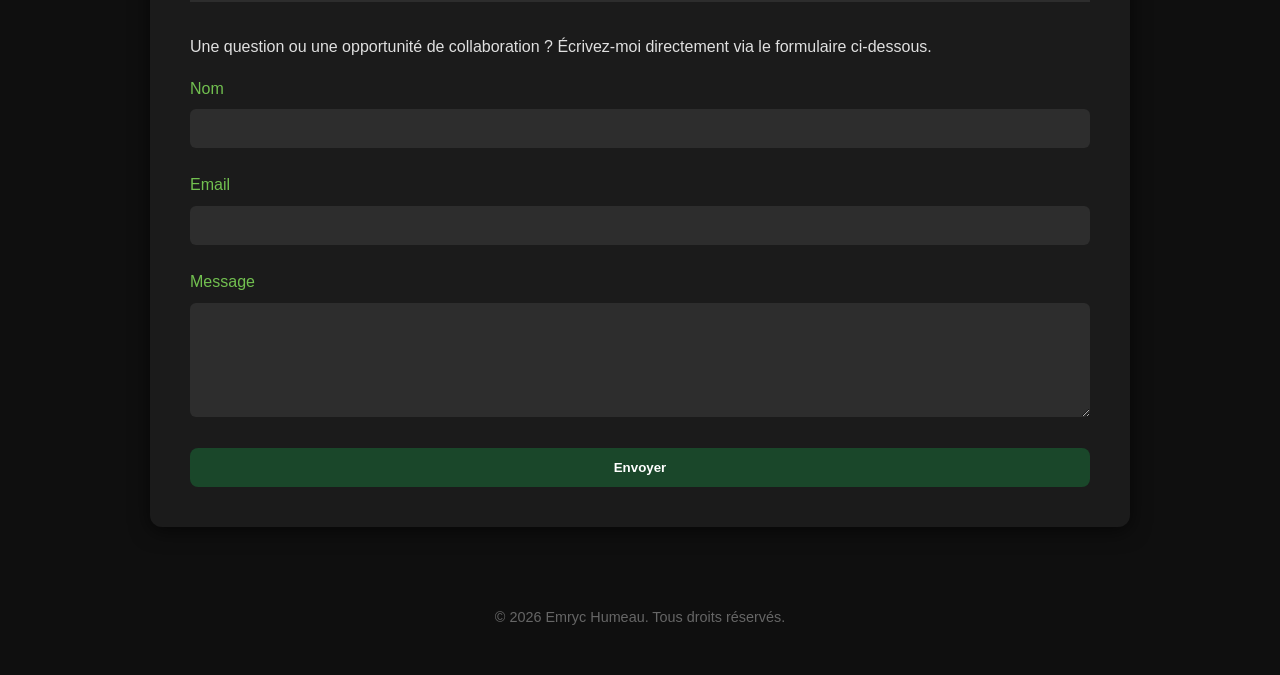
==== commit b01e3e41: "Update index.html" ====
--- a/index.html
+++ b/index.html
@@ -7,21 +7,30 @@
   <link rel="stylesheet" href="style.css">
 </head>
 <body>
+
+  <svg class="bg-line-svg" viewBox="0 0 100 400" preserveAspectRatio="none">
+    <path class="line-base" d="M 20,0 Q 80,40 70,80 T 20,160 T 80,240 T 30,320 T 70,400" 
+          fill="none" stroke="rgba(114, 192, 80, 0.15)" stroke-width="0.3" stroke-linecap="round" />
+    <path class="line-pulse" d="M 20,0 Q 80,40 70,80 T 20,160 T 80,240 T 30,320 T 70,400" 
+          fill="none" stroke="rgba(114, 192, 80, 0.85)" stroke-width="0.45" stroke-linecap="round" />
+  </svg>
+
   <header class="site-header">
     <nav>
       <ul>
-        <li><a href="#apropos">À propos</a></li>
-        <li><a href="#objectifs">Objectifs</a></li>
-        <li><a href="#parcours">Parcours</a></li>
+        <li><a href="#bento">Vue d'ensemble</a></li>
         <li><a href="#competences">Compétences</a></li>
         <li><a href="#projets">Projets</a></li>
-        <li><a href="#langues">Langues</a></li>
         <li><a href="#contact">Contact</a></li>
       </ul>
     </nav>
   </header>
 
   <section class="intro-section">
+    <div class="status-badge">
+      <span class="status-dot"></span>
+      <span>Développeur Front-end en alternance @ Speedy</span>
+    </div>
     <div class="intro-text">
       <p>Bonjour, je suis <strong>Emryc Humeau</strong>, étudiant en BUT Informatique à l'Université Sorbonne Paris Nord.</p>
     </div>
@@ -31,103 +40,154 @@
     </div>
   </section>
 
-  <section id="apropos">
-    <div class="section-container">
-      <h2>À propos de moi</h2>
-      <div class="apropos-content">
-        <p>Je m'appelle Emryc Humeau. Je suis actuellement étudiant en deuxième année de BUT Informatique à l'Université Sorbonne Paris Nord, et j'effectue mon parcours en alternance en tant que Développeur Front-end chez Speedy à Nanterre.</p>
-        <p>J'interviens au quotidien sur la maintenance d'outils internes et l'optimisation de bases de codes. Mon profil technique englobe des langages comme Python, SQL, Java et JavaScript, ainsi que l'utilisation d'outils tels que Windev et GitHub.</p>
-        <p>Curieux et motivé, mes expériences m'ont permis d'acquérir une bonne rigueur professionnelle, une forte polyvalence et le sens du service. Je sais m'adapter rapidement, gérer les deadlines et travailler efficacement en équipe.</p>
-        <p>Sur le plan personnel, je pratique régulièrement l'escalade en bloc. Je m'intéresse beaucoup à la musique, à la technologie et au cinéma.</p>
-      </div>
-    </div>
-  </section>
-
-  <section id="objectifs">
-    <div class="section-container">
-      <h2>Objectifs & Perspectives</h2>
-      <div class="objectifs-content">
-        <p>Mon parcours s'appuie sur deux expériences clés : un stage formateur chez <strong>Digital Show</strong>, où j’ai participé à la création de plusieurs sites web, et mon alternance actuelle en tant que développeur Front-end chez <strong>Speedy</strong>. Ce double ancrage professionnel, que je complète par le développement de projets personnels, m'a permis de bâtir des bases techniques solides dans la conception et l'optimisation d'interfaces.</p>
-        <p>Au-delà du code, ma sensibilité pour différentes formes d'art nourrit ma créativité et renforce mon attrait pour le Front-end, un domaine où le visuel et l'expérience utilisateur occupent une place centrale.</p>
-        <p>Outre mes projets personnels et professionnels, j’adopte une démarche proactive : dès que je repère des sites internet perfectibles, comme ceux de restaurants locaux ou d'entrepreneurs indépendants, je prends l'initiative de les contacter pour leur proposer d'optimiser leur interface et de fluidifier leur navigation.</p>
-        <p>Mon objectif est d'allier rigueur technique, autonomie et créativité au sein d'environnements exigeants, afin de continuer à concevoir des solutions web performantes et adaptées aux besoins réels.</p>
-      </div>
-    </div>
-  </section>
-
-  <section id="parcours">
-    <div class="section-container">
-      <h2>Parcours & Cursus</h2>
-      <div class="parcours-list">
-        <div class="parcours-item">
-          <span class="parcours-date">2024 - 2027</span>
-          <div class="parcours-details">
-            <h3>BUT Informatique en alternance</h3>
-            <p><strong>Université Sorbonne Paris Nord</strong> - Villetaneuse</p>
-            <p>Formation axée sur le développement logiciel, la gestion de données et l'ingénierie web. Parcours réalisé en apprentissage en tant que <strong>Développeur Front-end </strong> chez <strong> Speedy</strong> (Nanterre), où j'interviens sur la maintenance d'applications internes et l'optimisation d'interfaces.</p>
-          </div>
-        </div>
-
-        <div class="parcours-item">
-          <span class="parcours-date">2022</span>
-          <div class="parcours-details">
-            <h3>Baccalauréat Général</h3>
-            <p><strong>Lycée Georges Sand</strong> - Domont</p>
-            <p>Obtenu avec Mention Assez Bien. Spécialités Mathématiques, Physique-Chimie et NSI (Numérique et Sciences Informatiques).</p>
-          </div>
-        </div>
-      </div>
-    </div>
-  </section>
-
-  <section id="competences">
-    <div class="section-container">
-      <h2>Compétences & Outils</h2>
-      
-      <div class="skills-grid">
-        <div class="skill-item" data-percent="70%"><img src="img/windev-logo.jpg" alt="WinDev"><span>WinDev</span></div>
-        <div class="skill-item" data-percent="70%"><img src="https://cdn.jsdelivr.net/gh/devicons/devicon/icons/python/python-original.svg" alt="Python"><span>Python</span></div>
-        <div class="skill-item" data-percent="70%"><img src="https://cdn.jsdelivr.net/gh/devicons/devicon/icons/html5/html5-original.svg" alt="HTML"><span>HTML</span></div>
-        <div class="skill-item" data-percent="70%"><img src="https://cdn.jsdelivr.net/gh/devicons/devicon/icons/css3/css3-original.svg" alt="CSS"><span>CSS</span></div>
-        <div class="skill-item" data-percent="70%"><img src="https://cdn.jsdelivr.net/gh/devicons/devicon/icons/java/java-original.svg" alt="Java"><span>Java</span></div>
-        <div class="skill-item" data-percent="65%"><img src="https://cdn.jsdelivr.net/gh/devicons/devicon/icons/javascript/javascript-original.svg" alt="JavaScript"><span>JavaScript</span></div>
-        <div class="skill-item" data-percent="65%"><img src="https://cdn.jsdelivr.net/gh/devicons/devicon/icons/php/php-original.svg" alt="PHP"><span>PHP</span></div>
-        <div class="skill-item" data-percent="60%"><img src="https://cdn.jsdelivr.net/gh/devicons/devicon/icons/spring/spring-original.svg" alt="Spring Boot"><span>Spring Boot</span></div>
-        <div class="skill-item" data-percent="60%"><img src="https://cdn.jsdelivr.net/gh/devicons/devicon/icons/c/c-original.svg" alt="C"><span>C</span></div>
-        <div class="skill-item" data-percent="60%"><img src="https://cdn.jsdelivr.net/gh/devicons/devicon/icons/mysql/mysql-original.svg" alt="MySQL"><span>MySQL</span></div>
-        <div class="skill-item" data-percent="60%"><img src="https://cdn.jsdelivr.net/gh/devicons/devicon/icons/postgresql/postgresql-original.svg" alt="PGSQL"><span>PGSQL</span></div>
-        <div class="skill-item" data-percent="60%"><img src="https://cdn.jsdelivr.net/gh/devicons/devicon/icons/sqlite/sqlite-original.svg" alt="SQL"><span>SQL</span></div>
-      </div>
-
-      <h3 class="skills-subtitle">Logiciels</h3>
-
-      <div class="skills-grid">
-        <div class="skill-item" data-percent="70%"><img src="https://cdn.jsdelivr.net/gh/devicons/devicon/icons/vscode/vscode-original.svg" alt="VSCode"><span>VSCode</span></div>
-        <div class="skill-item" data-percent="65%"><img src="https://cdn.jsdelivr.net/gh/devicons/devicon/icons/github/github-original.svg" alt="GitHub"><span>GitHub</span></div>
-        <div class="skill-item" data-percent="65%"><img src="https://cdn.jsdelivr.net/gh/devicons/devicon/icons/intellij/intellij-original.svg" alt="IntelliJ"><span>IntelliJ</span></div>
-        <div class="skill-item" data-percent="65%"><img src="img/virtualbox-logo.png" alt="VirtualBox"><span>VirtualBox</span></div>
-        <div class="skill-item" data-percent="60%"><img src="https://upload.wikimedia.org/wikipedia/commons/3/35/Tux.svg" alt="Marionnet"><span>Marionnet</span></div>
-      </div>
-
-      <h3 class="skills-subtitle">Soft Skills</h3>
-
-      <div class="soft-skills-grid">
-        <div class="soft-skill-item">
-          <h4>Autonomie & Rigueur</h4>
-          <p>Capacité à prendre en charge des tâches complexes, à structurer son code et à respecter les exigences de qualité.</p>
-        </div>
-        <div class="soft-skill-item">
-          <h4>Adaptabilité</h4>
-          <p>Facilité à monter rapidement en compétences sur de nouveaux langages, frameworks ou environnements d'entreprise.</p>
-        </div>
-        <div class="soft-skill-item">
-          <h4>Travail d'équipe & Esprit Agile</h4>
-          <p>Collaboration fluide lors des projets de groupe (SAE) et en entreprise, écoute active et gestion collective des tâches.</p>
-        </div>
-        <div class="soft-skill-item">
-          <h4>Résolution de problèmes</h4>
-          <p>Démarche analytique pour identifier rapidement l'origine d'un bug ou d'un dysfonctionnement et proposer une solution adaptée.</p>
-        </div>
+  <main id="bento" class="bento-container">
+    
+    <div class="bento-card span-8 bento-card-centered" data-modal="modal-apropos">
+      <div class="bento-card-content">
+        <div>
+          <span class="bento-tag">Présentation</span>
+          <h2>À propos de moi</h2>
+          <p class="bento-preview">
+            Étudiant en 2e année de BUT Informatique à la Sorbonne Paris Nord et alternant chez Speedy à Nanterre. Passionné par le développement Front-end, l'optimisation d'interfaces et la conception d'expériences utilisateur fluides. J'interviens au quotidien sur la maintenance d'outils internes et l'amélioration continue de bases de code.
+          </p>
+        </div>
+        <span class="bento-link">Cliquer pour lire ma présentation complète &rarr;</span>
+      </div>
+    </div>
+
+    <div class="bento-card span-4" data-modal="modal-passions">
+      <div class="bento-card-content">
+        <div>
+          <span class="bento-tag">Profil</span>
+          <h3>Stack Principale</h3>
+          <ul class="mini-stack-list">
+            <li>HTML / CSS / JS</li>
+            <li>Python & Java</li>
+            <li>WinDev & SQL</li>
+          </ul>
+          <div class="mini-info">
+            <span>Localisation :</span> Île-de-France<br>
+            <span>Passions :</span> Escalade en bloc, musique, cinéma
+          </div>
+        </div>
+        <span class="bento-link" style="margin-top: 1rem;">En savoir plus sur mes passions &rarr;</span>
+      </div>
+    </div>
+
+    <div class="bento-card span-6" data-modal="modal-objectifs">
+      <div class="bento-card-content">
+        <div>
+          <span class="bento-tag">Vision</span>
+          <h2>Objectifs & Perspectives</h2>
+          <p class="bento-preview">
+            Fort d'une expérience entre stage chez Digital Show et alternance chez Speedy, je vise à concevoir des applications web hautement performantes tout en apportant des solutions concrètes...
+          </p>
+        </div>
+        <span class="bento-link">Cliquer pour voir mes objectifs &rarr;</span>
+      </div>
+    </div>
+
+    <div class="bento-card span-6" data-modal="modal-langues">
+      <div class="bento-card-content">
+        <div>
+          <span class="bento-tag">International</span>
+          <h2>Langues maîtrisées</h2>
+          <p class="bento-preview">
+            • <strong>Français :</strong> Langue maternelle<br>
+            • <strong>Anglais :</strong> Courant (Veille technique & échanges)<br>
+            • <strong>Espagnol :</strong> Notions élémentaires
+          </p>
+        </div>
+        <span class="bento-link">Détails de mes compétences linguistiques &rarr;</span>
+      </div>
+    </div>
+
+    <div class="bento-card span-12" data-modal="modal-parcours">
+      <div class="bento-card-content row-layout">
+        <div>
+          <span class="bento-tag">Cursus</span>
+          <h2>Parcours & Formation</h2>
+          <p class="bento-preview" style="margin-bottom: 0;">
+            <strong>2024 - 2027 :</strong> BUT Informatique en alternance (Sorbonne Paris Nord / Speedy) &nbsp;|&nbsp; 
+            <strong>2022 :</strong> Baccalauréat Général Mention Assez Bien
+          </p>
+        </div>
+        <span class="bento-link">Voir le détail du parcours &rarr;</span>
+      </div>
+    </div>
+
+  </main>
+
+  <section id="competences" class="slider-section">
+    <div class="slider-header">
+      <h2>Compétences & Soft Skills</h2>
+      <div class="slider-controls">
+        <button class="slider-btn" id="prevSkillBtn">&larr;</button>
+        <button class="slider-btn" id="nextSkillBtn">&rarr;</button>
+      </div>
+    </div>
+
+    <div class="slider-viewport">
+      <div class="slider-container" id="sliderContainer">
+
+        <div class="category-card" data-index="0">
+          <div class="category-header">
+            <h3>Compétences & Langages</h3>
+          </div>
+          <div class="items-grid">
+            <div class="skill-item" data-percent="70%"><img src="img/windev-logo.jpg" alt="WinDev"><span>WinDev</span></div>
+            <div class="skill-item" data-percent="70%"><img src="https://cdn.jsdelivr.net/gh/devicons/devicon/icons/python/python-original.svg" alt="Python"><span>Python</span></div>
+            <div class="skill-item" data-percent="70%"><img src="https://cdn.jsdelivr.net/gh/devicons/devicon/icons/html5/html5-original.svg" alt="HTML"><span>HTML</span></div>
+            <div class="skill-item" data-percent="70%"><img src="https://cdn.jsdelivr.net/gh/devicons/devicon/icons/css3/css3-original.svg" alt="CSS"><span>CSS</span></div>
+            <div class="skill-item" data-percent="70%"><img src="https://cdn.jsdelivr.net/gh/devicons/devicon/icons/java/java-original.svg" alt="Java"><span>Java</span></div>
+            <div class="skill-item" data-percent="65%"><img src="https://cdn.jsdelivr.net/gh/devicons/devicon/icons/javascript/javascript-original.svg" alt="JavaScript"><span>JavaScript</span></div>
+            <div class="skill-item" data-percent="65%"><img src="https://cdn.jsdelivr.net/gh/devicons/devicon/icons/php/php-original.svg" alt="PHP"><span>PHP</span></div>
+            <div class="skill-item" data-percent="60%"><img src="https://cdn.jsdelivr.net/gh/devicons/devicon/icons/spring/spring-original.svg" alt="Spring Boot"><span>Spring Boot</span></div>
+            <div class="skill-item" data-percent="60%"><img src="https://cdn.jsdelivr.net/gh/devicons/devicon/icons/c/c-original.svg" alt="C"><span>C</span></div>
+            <div class="skill-item" data-percent="60%"><img src="https://cdn.jsdelivr.net/gh/devicons/devicon/icons/mysql/mysql-original.svg" alt="MySQL"><span>MySQL</span></div>
+            <div class="skill-item" data-percent="60%"><img src="https://cdn.jsdelivr.net/gh/devicons/devicon/icons/postgresql/postgresql-original.svg" alt="PGSQL"><span>PGSQL</span></div>
+            <div class="skill-item" data-percent="60%"><img src="https://cdn.jsdelivr.net/gh/devicons/devicon/icons/sqlite/sqlite-original.svg" alt="SQL"><span>SQL</span></div>
+          </div>
+        </div>
+
+        <div class="category-card" data-index="1">
+          <div class="category-header">
+            <h3>Logiciels & Environnements</h3>
+          </div>
+          <div class="items-grid">
+            <div class="skill-item" data-percent="70%"><img src="img/windev-logo.jpg" alt="WinDev"><span>WinDev</span></div>
+            <div class="skill-item" data-percent="70%"><img src="https://cdn.jsdelivr.net/gh/devicons/devicon/icons/vscode/vscode-original.svg" alt="VSCode"><span>VSCode</span></div>
+            <div class="skill-item" data-percent="65%"><img src="https://cdn.jsdelivr.net/gh/devicons/devicon/icons/github/github-original.svg" alt="GitHub"><span>GitHub</span></div>
+            <div class="skill-item" data-percent="65%"><img src="https://cdn.jsdelivr.net/gh/devicons/devicon/icons/intellij/intellij-original.svg" alt="IntelliJ"><span>IntelliJ</span></div>
+            <div class="skill-item" data-percent="65%"><img src="img/virtualbox-logo.png" alt="VirtualBox"><span>VirtualBox</span></div>
+            <div class="skill-item" data-percent="60%"><img src="https://upload.wikimedia.org/wikipedia/commons/3/35/Tux.svg" alt="Marionnet"><span>Marionnet</span></div>
+          </div>
+        </div>
+
+        <div class="category-card" data-index="2">
+          <div class="category-header">
+            <h3>Soft Skills</h3>
+          </div>
+          <div class="soft-skills-flex">
+            <div class="soft-card">
+              <h4>Autonomie & Rigueur</h4>
+              <p>Prise en charge de tâches complexes & structuration d'un code de qualité.</p>
+            </div>
+            <div class="soft-card">
+              <h4>Adaptabilité</h4>
+              <p>Montée en compétences rapide sur de nouveaux outils et langages.</p>
+            </div>
+            <div class="soft-card">
+              <h4>Esprit Agile</h4>
+              <p>Collaboration fluide en entreprise et sur projets académiques.</p>
+            </div>
+            <div class="soft-card">
+              <h4>Résolution de problèmes</h4>
+              <p>Analyse rapide pour déboguer et apporter des solutions pérennes.</p>
+            </div>
+          </div>
+        </div>
+
       </div>
     </div>
   </section>
@@ -135,19 +195,7 @@
   <section id="projets">
     <div class="section-container">
       <h2>Mes projets</h2>
-      <div class="projects-grid" id="projects-container">
-      </div>
-    </div>
-  </section>
-
-  <section id="langues">
-    <div class="section-container">
-      <h2>Langues</h2>
-      <div class="langues-content">
-        <p><strong>Français :</strong> Le français est ma langue maternelle.</p>
-        <p><strong>Anglais :</strong>Je maîtrise également l'anglais tant à l'écrit qu'à l'oral. Mon utilisation quotidienne de cette langue pour la veille technique, la documentation et tout type de divertissement me permet de converser et de comprendre un interlocuteur natif sans difficulté.</p>
-        <p><strong>Espagnol :</strong>Je possède les bases suffisantes pour comprendre des textes simples ou formuler des réponses élémentaires.</p>
-      </div>
+      <div class="projects-grid" id="projects-container"></div>
     </div>
   </section>
 
@@ -155,7 +203,7 @@
     <div class="section-container">
       <h2>Contact</h2>
       <p class="contact-intro">
-        Si vous souhaitez me contacter pour un projet, une collaboration ou toute autre demande, n'hésitez pas à m'écrire via le formulaire ci-dessous.
+        Une question ou une opportunité de collaboration ? Écrivez-moi directement via le formulaire ci-dessous.
       </p>
       <form action="mailto:emrychumeau@gmail.com" method="POST" enctype="text/plain">
         <label for="name">Nom</label>
@@ -173,6 +221,73 @@
     <p>&copy; 2026 Emryc Humeau. Tous droits réservés.</p>
   </footer>
 
+  <div id="modal-apropos" class="modal">
+    <div class="modal-content">
+      <span class="close">&times;</span>
+      <h2>À propos de moi</h2>
+      <p>Je m'appelle Emryc Humeau. Je suis actuellement étudiant en deuxième année de BUT Informatique à l'Université Sorbonne Paris Nord, et j'effectue mon parcours en alternance en tant que Développeur Front-end chez Speedy à Nanterre.</p>
+      <p>J'interviens au quotidien sur la maintenance d'outils internes et l'optimisation de bases de codes. Mon profil technique englobe des langages comme Python, SQL, Java et JavaScript, ainsi que l'utilisation d'outils tels que Windev et GitHub.</p>
+      <p>Curieux et motivé, mes expériences m'ont permis d'acquérir une bonne rigueur professionnelle, une forte polyvalence et le sens du service. Je sais m'adapter rapidement, gérer les deadlines et travailler efficacement en équipe.</p>
+    </div>
+  </div>
+
+  <div id="modal-passions" class="modal">
+    <div class="modal-content">
+      <span class="close">&times;</span>
+      <h2>Centres d'intérêt & Passions</h2>
+      <p><strong>Escalade en bloc :</strong> J'ai toujours aimé l'escalade, mais je suis tombé amoureux de la grimpe en bloc il y a environ 3 ans. Ce que j'aime, c'est le côté résolution de problèmes : il faut analyser la voie, anticiper les mouvements et faire preuve de patience pour réussir un parcours difficile. J'éprouve une immense satisfaction au moment ou je valide un bloc, comparable à celle d'un programme qui m'a demandé beaucoup de réflexion et qui fonctionne enfin.</p>
+      <p><strong>Musique :</strong> J'écoute de la musique au quotidien dès que j'ai la possibilité de le faire. C'est ce qui m'accompagne pendant que je code ou que je me déplace. J'aime tout autant découvrir de nouveaux artistes et styles qu'écouter mes titres favoris en boucle.</p>
+      <p><strong>Cinéma :</strong> Le cinéma me fascine véritablement. Je suis particulièrement sensible aux belles scénographies, aux cadrages travaillés et au bon jeu d'acteur. Mon réalisateur préféré est Wes Anderson, notamment pour son sens du détail, sa symétrie et la poésie visuelle de ses films.</p>
+    </div>
+  </div>
+
+  <div id="modal-objectifs" class="modal">
+    <div class="modal-content">
+      <span class="close">&times;</span>
+      <h2>Objectifs & Perspectives</h2>
+      <p>Mon parcours s'appuie sur deux expériences clés : un stage formateur chez <strong>Digital Show</strong>, où j’ai participé à la création de plusieurs sites web, et mon alternance actuelle en tant que développeur Front-end chez <strong>Speedy</strong>. Ce double ancrage professionnel, que je complète par le développement de projets personnels, m'a permis de bâtir des bases techniques solides dans la conception et l'optimisation d'interfaces.</p>
+      <p>Au-delà du code, ma sensibilité pour différentes formes d'art nourrit ma créativité et renforce mon attrait pour le Front-end, un domaine où le visuel et l'expérience utilisateur occupent une place centrale.</p>
+      <p>Outre mes projets personnels et professionnels, j’adopte une démarche proactive : dès que je repère des sites internet perfectibles, comme ceux de restaurants locaux ou d'entrepreneurs indépendants, je prends l'initiative de les contacter pour leur proposer d'optimiser leur interface et de fluidifier leur navigation.</p>
+      <p>Mon objectif est d'allier rigueur technique, autonomie et créativité au sein d'environnements exigeants, afin de continuer à concevoir des solutions web performantes et adaptées aux besoins réels.</p>
+    </div>
+  </div>
+
+  <div id="modal-parcours" class="modal">
+    <div class="modal-content">
+      <span class="close">&times;</span>
+      <h2>Parcours & Cursus</h2>
+      <div class="parcours-list">
+        <div class="parcours-item">
+          <span class="parcours-date">2024 - 2027</span>
+          <div class="parcours-details">
+            <h3>BUT Informatique en alternance</h3>
+            <p><strong>Université Sorbonne Paris Nord</strong> - Villetaneuse</p>
+            <p>Formation axée sur le développement logiciel, la gestion de données et l'ingénierie web. Parcours réalisé en apprentissage en tant que <strong>Développeur Front-end</strong> chez <strong>Speedy</strong> (Nanterre), où j'interviens sur la maintenance d'applications internes et l'optimisation d'interfaces.</p>
+          </div>
+        </div>
+
+        <div class="parcours-item">
+          <span class="parcours-date">2022</span>
+          <div class="parcours-details">
+            <h3>Baccalauréat Général</h3>
+            <p><strong>Lycée Georges Sand</strong> - Domont</p>
+            <p>Obtenu avec Mention Assez Bien. Spécialités Mathématiques, Physique-Chimie et NSI (Numérique et Sciences Informatiques).</p>
+          </div>
+        </div>
+      </div>
+    </div>
+  </div>
+
+  <div id="modal-langues" class="modal">
+    <div class="modal-content">
+      <span class="close">&times;</span>
+      <h2>Langues</h2>
+      <p><strong>Français :</strong> Le français est ma langue maternelle.</p>
+      <p><strong>Anglais :</strong> Je maîtrise également l'anglais tant à l'écrit qu'à l'oral. Mon utilisation quotidienne de cette langue pour la veille technique, la documentation et tout type de divertissement me permet de converser et de comprendre un interlocuteur natif sans difficulté.</p>
+      <p><strong>Espagnol :</strong> Je possède les bases suffisantes pour comprendre des textes simples ou formuler des réponses élémentaires.</p>
+    </div>
+  </div>
+
   <script src="script.js"></script>
 </body>
 </html>
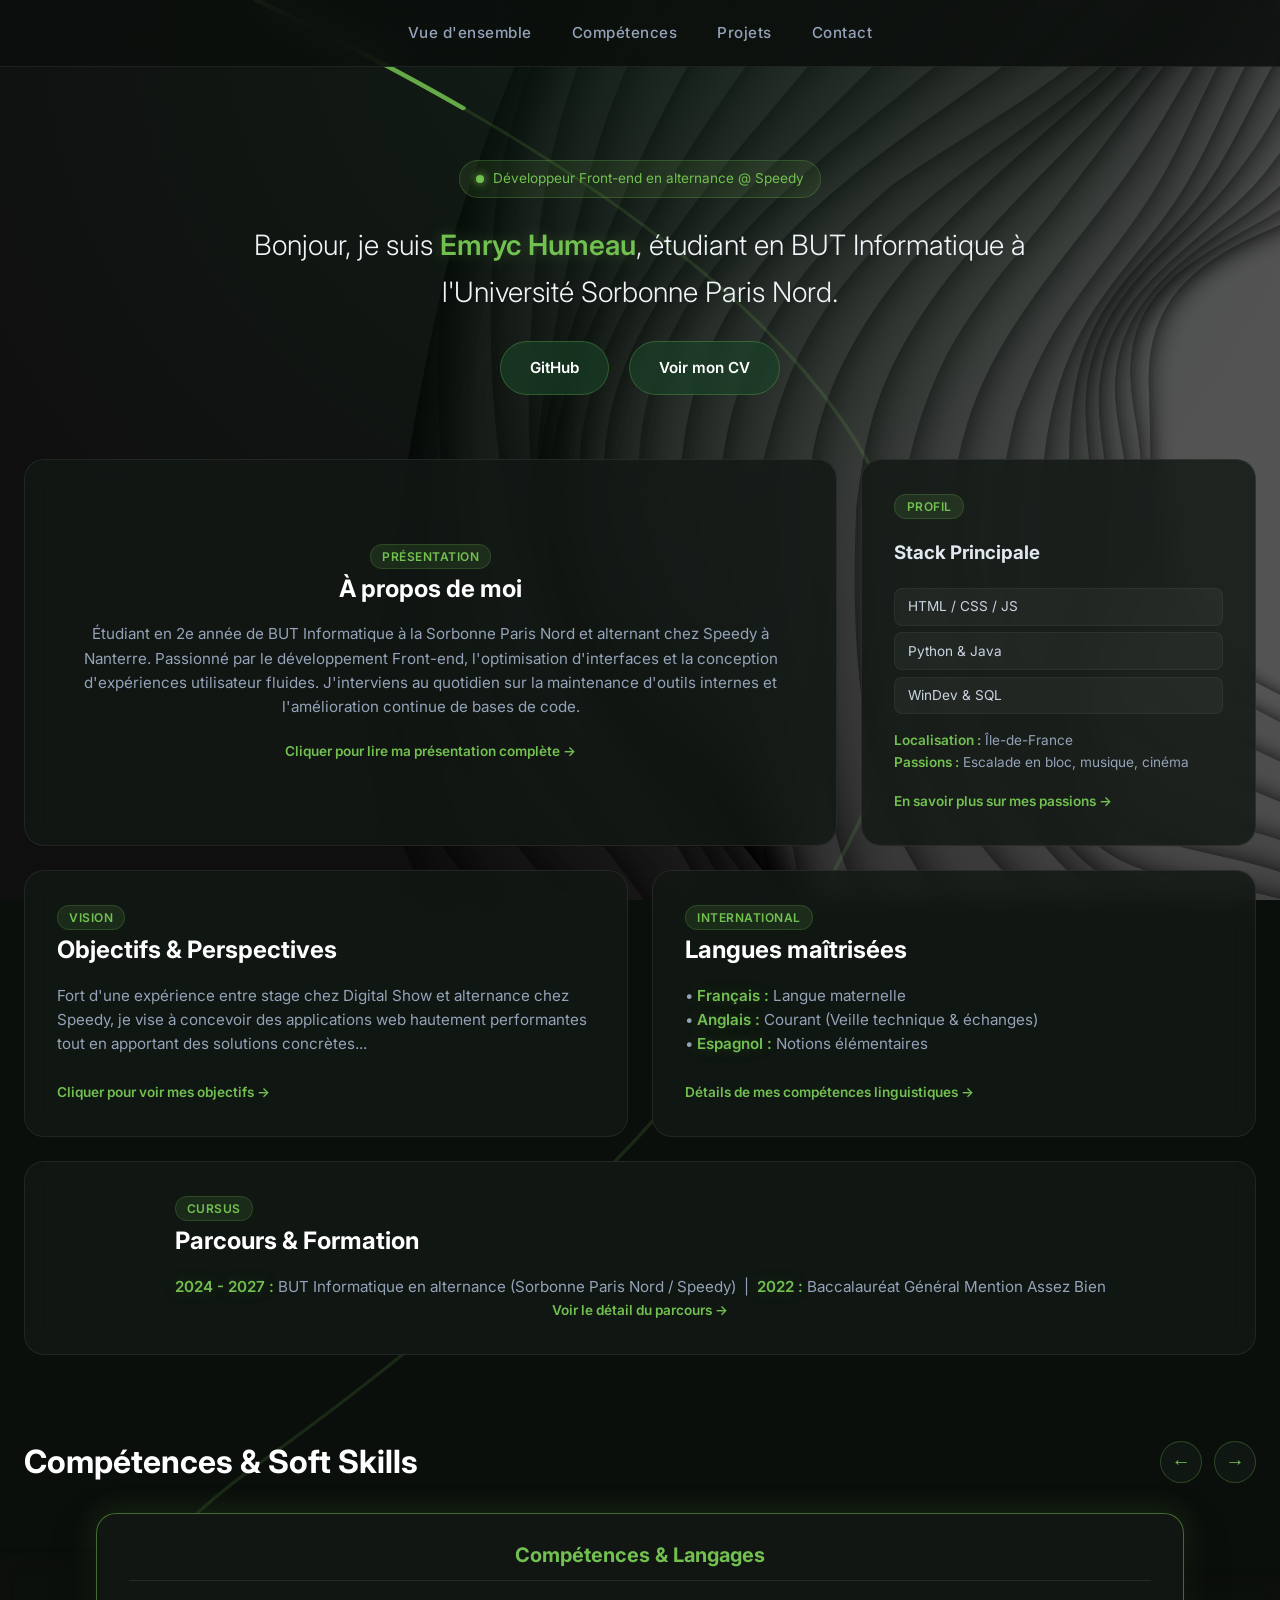
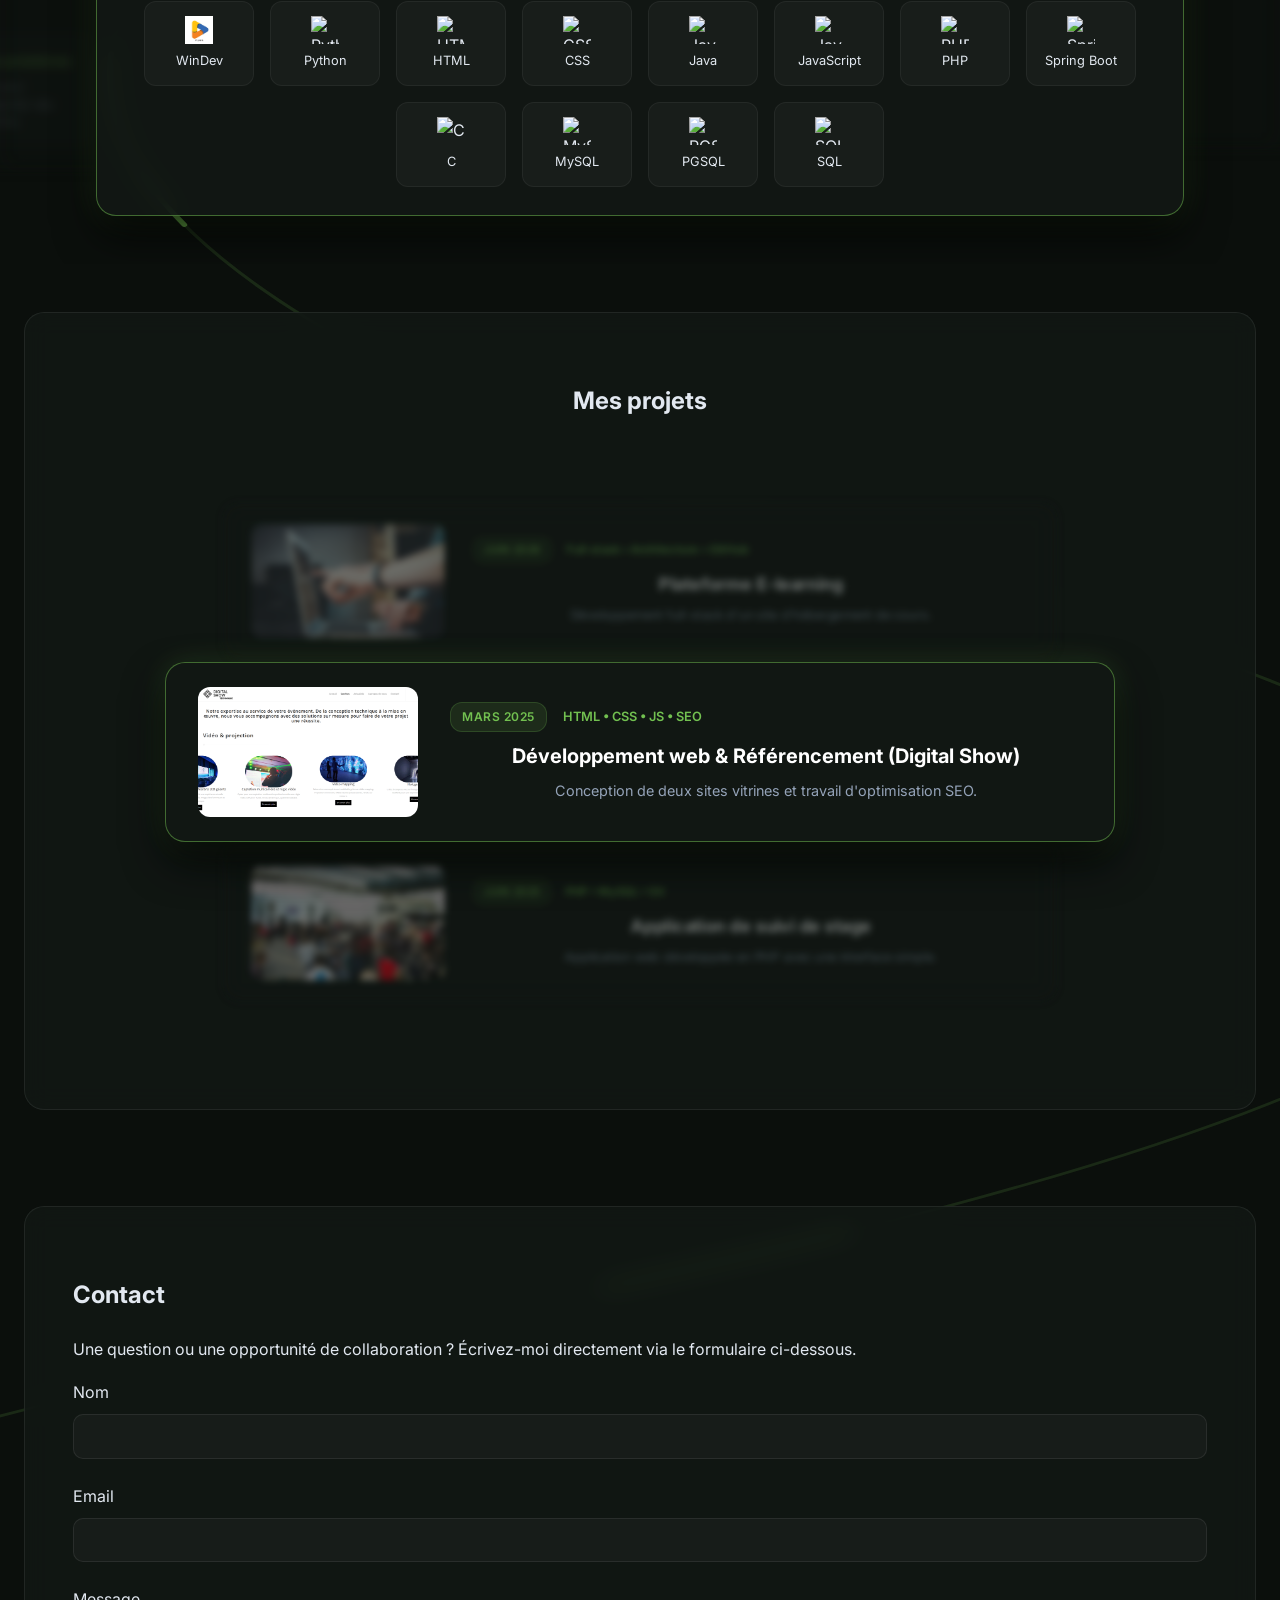
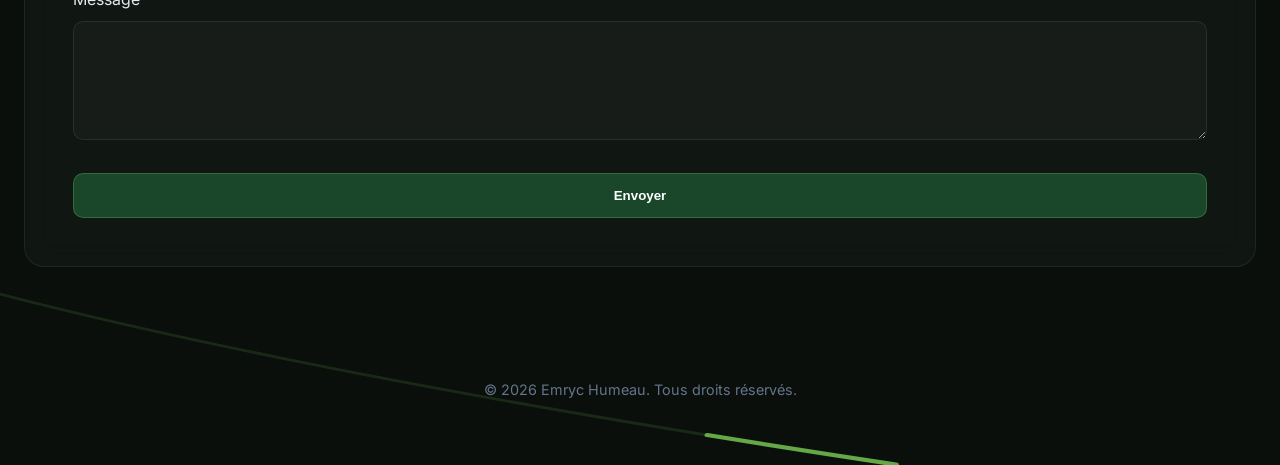
==== commit de8f2070: "Update index.html" ====
--- a/index.html
+++ b/index.html
@@ -193,9 +193,9 @@
   </section>
 
   <section id="projets">
-    <div class="section-container">
+    <div class="section-container" style="overflow: visible;">
       <h2>Mes projets</h2>
-      <div class="projects-grid" id="projects-container"></div>
+      <div id="projects-container"></div>
     </div>
   </section>
 
--- a/style.css
+++ b/style.css
@@ -1,425 +1,748 @@
+@import url('https://fonts.googleapis.com/css2?family=Inter:wght@300;400;600;700&display=swap');
+
 html {
   scroll-behavior: smooth;
   overflow-x: hidden;
 }
 
+::-webkit-scrollbar {
+  width: 8px;
+}
+::-webkit-scrollbar-track {
+  background: #0d0d0d;
+}
+::-webkit-scrollbar-thumb {
+  background: #1a472a;
+  border-radius: 4px;
+}
+::-webkit-scrollbar-thumb:hover {
+  background: #72c050;
+}
+
 body {
   margin: 0;
   padding-top: 80px;
-  font-family: 'Segoe UI', sans-serif;
-  line-height: 1.6;
-  background-color: #0f0f0f;
-  background-image: url('img/189271609765514.jpg');
+  font-family: 'Inter', system-ui, -apple-system, sans-serif;
+  line-height: 1.7;
+  background-color: #0b0f0c;
+  background-image: radial-gradient(circle at 50% 0%, rgba(26, 71, 42, 0.25), transparent 70%),
+                    url('img/189271609765514.jpg');
   background-size: cover;
   background-attachment: fixed;
   background-position: center;
-  color: #e0e0e0;
+  color: #e2e8f0;
+  position: relative;
+}
+
+.bg-line-svg {
+  position: absolute;
+  top: 0;
+  left: 0;
+  width: 100%;
+  height: 100%;
+  pointer-events: none;
+  z-index: 0;
+  will-change: transform;
+  transform: translateZ(0);
+}
+
+.line-pulse {
+  stroke-dasharray: 20 200;
+  stroke-dashoffset: 220;
+  animation: pulseFlow 7s linear infinite;
+  will-change: stroke-dashoffset;
+}
+
+@keyframes pulseFlow {
+  0% { stroke-dashoffset: 220; }
+  100% { stroke-dashoffset: 0; }
 }
 
 .site-header {
   position: fixed;
   top: 0;
   width: 100%;
-  background: rgba(26, 71, 42, 0.95);
-  backdrop-filter: blur(6px);
+  background: rgba(11, 15, 12, 0.85);
+  backdrop-filter: blur(16px);
+  -webkit-backdrop-filter: blur(16px);
   z-index: 1000;
-  padding: 1rem 0;
-  box-shadow: 0 2px 10px rgba(0, 0, 0, 0.5);
+  padding: 1.2rem 0;
+  border-bottom: 1px solid rgba(255, 255, 255, 0.08);
 }
 
 .site-header nav ul {
   display: flex;
   justify-content: center;
-  gap: 2rem;
+  gap: 2.5rem;
   list-style: none;
   margin: 0;
-  padding: 0;
+  padding: 0 1rem;
 }
 
 .site-header nav ul li a {
-  color: #e0e0e0;
+  color: #94a3b8;
   text-decoration: none;
-  font-weight: bold;
-  transition: color 0.3s ease;
+  font-weight: 500;
+  font-size: 0.95rem;
+  letter-spacing: 0.5px;
+  transition: all 0.3s ease;
+  white-space: nowrap;
 }
 
 .site-header nav ul li a:hover {
-  color: #72c050;
+  color: #ffffff;
 }
 
 .intro-section {
-  padding: 6rem 2rem;
+  padding: 5rem 1.5rem 3rem 1.5rem;
   display: flex;
   flex-direction: column;
   justify-content: center;
   align-items: center;
-  gap: 2rem;
+  gap: 1.5rem;
   text-align: center;
-  background: rgba(15, 15, 15, 0.7);
-  margin-bottom: 2rem;
+  position: relative;
+  z-index: 1;
+}
+
+.status-badge {
+  display: inline-flex;
+  align-items: center;
+  gap: 0.6rem;
+  padding: 0.4rem 1rem;
+  background: rgba(114, 192, 80, 0.1);
+  border: 1px solid rgba(114, 192, 80, 0.25);
+  border-radius: 20px;
+  font-size: 0.85rem;
+  color: #72c050;
+}
+
+.status-dot {
+  width: 8px;
+  height: 8px;
+  background: #72c050;
+  border-radius: 50%;
+  box-shadow: 0 0 8px #72c050;
+  animation: pulseDot 2s infinite;
+}
+
+@keyframes pulseDot {
+  0%, 100% { opacity: 1; }
+  50% { opacity: 0.4; }
 }
 
 .intro-text p {
-  font-size: 1.5rem;
+  font-size: 1.75rem;
   max-width: 800px;
   margin: 0;
+  font-weight: 300;
+  color: #f1f5f9;
 }
 
 strong {
   color: #72c050;
   font-weight: 600;
+  text-shadow: 0 0 15px rgba(114, 192, 80, 0.3);
 }
 
 .intro-links {
   display: flex;
+  gap: 1.25rem;
+}
+
+.btn {
+  background: rgba(26, 71, 42, 0.6);
+  color: #ffffff;
+  padding: 0.8rem 1.8rem;
+  text-decoration: none;
+  border-radius: 30px;
+  font-weight: 600;
+  font-size: 0.95rem;
+  border: 1px solid rgba(114, 192, 80, 0.3);
+  backdrop-filter: blur(8px);
+  transition: all 0.3s ease;
+}
+
+.btn:hover {
+  background: #72c050;
+  color: #0b0f0c;
+  transform: translateY(-3px);
+  box-shadow: 0 8px 25px rgba(114, 192, 80, 0.4);
+}
+
+.bento-container {
+  display: grid;
+  grid-template-columns: repeat(12, 1fr);
   gap: 1.5rem;
-}
-
-.btn {
+  max-width: 1300px;
+  margin: 0 auto;
+  padding: 1rem 1.5rem 3rem 1.5rem;
+  position: relative;
+  z-index: 1;
+}
+
+.span-12 { grid-column: span 12; }
+.span-8  { grid-column: span 8; }
+.span-6  { grid-column: span 6; }
+.span-4  { grid-column: span 4; }
+
+.bento-card {
+  background: rgba(18, 24, 20, 0.8);
+  border-radius: 20px;
+  padding: 2rem;
+  border: 1px solid rgba(255, 255, 255, 0.07);
+  backdrop-filter: blur(12px);
+  cursor: pointer;
+  position: relative;
+  overflow: hidden;
+  transition: transform 0.3s ease, border-color 0.3s ease, box-shadow 0.3s ease;
+}
+
+.bento-card-centered .bento-card-content {
+  display: flex;
+  flex-direction: column;
+  justify-content: center;
+  align-items: center;
+  text-align: center;
+  height: 100%;
+  gap: 1.25rem;
+}
+
+.bento-card-centered .bento-tag {
+  align-self: center;
+  margin-bottom: 0;
+}
+
+.bento-card-centered h2 {
+  margin-bottom: 0;
+}
+
+.bento-card-centered h2::after {
+  left: 50%;
+  transform: translateX(-50%);
+}
+
+.bento-card-centered .bento-preview {
+  margin-bottom: 0;
+}
+
+.bento-card-centered .bento-link {
+  margin-top: 0;
+}
+
+.bento-card-content {
+  display: flex;
+  flex-direction: column;
+  justify-content: space-between;
+  height: 100%;
+  box-sizing: border-box;
+}
+
+.bento-card::before {
+  content: '';
+  position: absolute;
+  top: 0; left: 0; right: 0; bottom: 0;
+  border-radius: 20px;
+  padding: 1px;
+  background: linear-gradient(135deg, rgba(114, 192, 80, 0.8), transparent 50%, rgba(114, 192, 80, 0.4));
+  -webkit-mask: linear-gradient(#fff 0 0) content-box, linear-gradient(#fff 0 0);
+  -webkit-mask-composite: xor;
+  mask-composite: exclude;
+  opacity: 0;
+  transition: opacity 0.4s ease;
+  pointer-events: none;
+}
+
+.bento-card:hover {
+  transform: translateY(-5px);
+  box-shadow: 0 15px 35px rgba(0, 0, 0, 0.6), 0 0 25px rgba(114, 192, 80, 0.15);
+}
+
+.bento-card:hover::before {
+  opacity: 1;
+}
+
+.bento-tag {
+  align-self: flex-start;
+  background: rgba(114, 192, 80, 0.12);
+  color: #72c050;
+  font-size: 0.75rem;
+  font-weight: 600;
+  padding: 0.25rem 0.7rem;
+  border-radius: 12px;
+  text-transform: uppercase;
+  letter-spacing: 0.5px;
+  margin-bottom: 1rem;
+  border: 1px solid rgba(114, 192, 80, 0.2);
+}
+
+.bento-card h2 {
+  font-size: 1.5rem;
+  margin: 0 0 0.8rem 0;
+  color: #ffffff;
+}
+
+.bento-preview {
+  color: #94a3b8;
+  font-size: 0.95rem;
+  margin: 0 0 1.5rem 0;
+  line-height: 1.6;
+}
+
+.bento-link {
+  color: #72c050;
+  font-size: 0.85rem;
+  font-weight: 600;
+  margin-top: auto;
+}
+
+.mini-stack-list {
+  list-style: none;
+  padding: 0;
+  margin: 0 0 1rem 0;
+}
+
+.mini-stack-list li {
+  background: rgba(255, 255, 255, 0.04);
+  padding: 0.4rem 0.8rem;
+  border-radius: 8px;
+  margin-bottom: 0.4rem;
+  font-size: 0.85rem;
+  color: #cbd5e1;
+  border: 1px solid rgba(255, 255, 255, 0.05);
+}
+
+.mini-info {
+  font-size: 0.85rem;
+  color: #94a3b8;
+  line-height: 1.6;
+}
+
+.mini-info span {
+  color: #72c050;
+  font-weight: 600;
+}
+
+.row-layout {
+  display: flex;
+  justify-content: space-between;
+  align-items: center;
+  width: 100%;
+}
+
+.slider-section {
+  width: 100%;
+  padding: 2rem 0 3rem 0;
+  position: relative;
+  overflow: hidden;
+}
+
+.slider-header {
+  max-width: 1300px;
+  margin: 0 auto 1.5rem auto;
+  padding: 0 1.5rem;
+  display: flex;
+  justify-content: space-between;
+  align-items: center;
+}
+
+.slider-header h2 {
+  color: white;
+  font-size: 2rem;
+  margin: 0;
+}
+
+.slider-controls {
+  display: flex;
+  gap: 0.75rem;
+}
+
+.slider-btn {
+  background: rgba(18, 24, 20, 0.8);
+  border: 1px solid rgba(114, 192, 80, 0.3);
+  color: #72c050;
+  width: 42px;
+  height: 42px;
+  border-radius: 50%;
+  cursor: pointer;
+  font-size: 1.2rem;
+  transition: all 0.3s ease;
+  display: flex;
+  align-items: center;
+  justify-content: center;
+}
+
+.slider-btn:hover {
+  background: #72c050;
+  color: #0b0f0c;
+  box-shadow: 0 0 15px rgba(114, 192, 80, 0.4);
+}
+
+.slider-viewport {
+  width: 100%;
+  min-height: 200px;
+  position: relative;
+  display: flex;
+  justify-content: center;
+  align-items: center;
+}
+
+.slider-container {
+  position: relative;
+  width: 100%;
+  display: flex;
+  justify-content: center;
+  align-items: center;
+}
+
+.category-card {
+  position: absolute;
+  width: 1100px;
+  max-width: 85vw;
+  background: rgba(18, 24, 20, 0.9);
+  border: 1px solid rgba(255, 255, 255, 0.08);
+  border-radius: 20px;
+  padding: 1.5rem 2rem 1.75rem 2rem;
+  box-sizing: border-box;
+  cursor: pointer;
+  transition: transform 0.6s cubic-bezier(0.25, 1, 0.5, 1), opacity 0.6s ease, filter 0.6s ease, border-color 0.6s ease, box-shadow 0.6s ease;
+  backdrop-filter: blur(12px);
+  display: flex;
+  flex-direction: column;
+  align-items: center;
+}
+
+.category-card.state-center {
+  transform: translateX(0) scale(1);
+  opacity: 1;
+  filter: blur(0px);
+  z-index: 10;
+  border-color: rgba(114, 192, 80, 0.5);
+  box-shadow: 0 20px 40px rgba(0, 0, 0, 0.7), 0 0 30px rgba(114, 192, 80, 0.2);
+  cursor: default;
+  position: relative;
+}
+
+.category-card.state-left {
+  position: absolute;
+  transform: translateX(-88%) scale(0.85);
+  opacity: 0.25;
+  filter: blur(6px);
+  z-index: 5;
+}
+
+.category-card.state-right {
+  position: absolute;
+  transform: translateX(88%) scale(0.85);
+  opacity: 0.25;
+  filter: blur(6px);
+  z-index: 5;
+}
+
+.category-card.state-left:hover,
+.category-card.state-right:hover {
+  opacity: 0.55;
+  filter: blur(2px);
+}
+
+.category-header {
+  width: 100%;
+  text-align: center;
+}
+
+.category-header h3 {
+  color: #72c050;
+  font-size: 1.25rem;
+  margin: 0 0 1.25rem 0;
+  border-bottom: 1px solid rgba(255, 255, 255, 0.08);
+  padding-bottom: 0.5rem;
   display: inline-block;
-  background-color: #1a472a;
-  color: white;
-  padding: 0.75rem 1.5rem;
-  text-decoration: none;
-  border-radius: 8px;
-  font-weight: bold;
-  transition: background-color 0.3s ease;
-}
-
-.btn:hover {
-  background-color: #2a6f42;
-}
-
-section {
-  padding: 2rem 2rem;
-  width: 100%;
-  box-sizing: border-box;
-}
-
-.section-container {
-  max-width: 900px;
-  margin: 0 auto;
-  background-color: rgba(30, 30, 30, 0.85);
-  padding: 2.5rem;
+  width: 100%;
+}
+
+.items-grid {
+  display: flex;
+  flex-wrap: wrap;
+  justify-content: center;
+  align-items: center;
+  gap: 1rem;
+  width: 100%;
+}
+
+.skill-item {
+  background: rgba(255, 255, 255, 0.03);
+  padding: 0.8rem 0.5rem;
   border-radius: 12px;
-  box-shadow: 0 4px 20px rgba(0, 0, 0, 0.6);
-  backdrop-filter: blur(4px);
-}
-
-h2 {
-  color: #72c050;
+  border: 1px solid rgba(255, 255, 255, 0.05);
   text-align: center;
-  border-bottom: 2px solid #2d2d2d;
-  padding-bottom: 0.5rem;
-  margin-top: 0;
-  margin-bottom: 2rem;
-}
-
-.parcours-list {
   display: flex;
   flex-direction: column;
-  gap: 1.5rem;
-}
-
-.parcours-item {
-  display: flex;
-  gap: 2rem;
-  background-color: #1e1e1e;
-  padding: 1.5rem;
-  border-radius: 10px;
-  align-items: flex-start;
-}
-
-.parcours-date {
-  background-color: #1a472a;
-  color: #72c050;
-  font-weight: bold;
-  padding: 0.5rem 1rem;
-  border-radius: 6px;
-  white-space: nowrap;
-  font-size: 0.9rem;
-}
-
-.parcours-details h3 {
-  margin: 0 0 0.25rem 0;
-  color: #72c050;
-  font-size: 1.2rem;
-}
-
-.parcours-details p {
-  margin: 0 0 0.5rem 0;
-}
-
-.parcours-details p:last-child {
-  margin-bottom: 0;
-  font-size: 0.95rem;
-  color: #ccc;
-}
-
-.skills-grid {
-  display: grid;
-  grid-template-columns: repeat(auto-fit, minmax(120px, 1fr));
-  gap: 1.5rem;
-  width: 100%;
-}
-
-.skill-item {
-  background-color: #1e1e1e;
-  padding: 1rem;
-  border-radius: 10px;
-  text-align: center;
-  display: flex;
-  flex-direction: column;
-  align-items: center;
-  justify-content: center;
-  height: 120px;
-  box-shadow: 0 2px 8px rgba(0,0,0,0.4);
+  align-items: center;
+  justify-content: center;
+  width: 110px;
+  height: 85px;
   position: relative;
   overflow: hidden;
   box-sizing: border-box;
+  transition: all 0.3s ease;
+}
+
+.skill-item:hover {
+  transform: translateY(-3px);
+  border-color: rgba(114, 192, 80, 0.4);
 }
 
 .skill-item img {
-  width: 40px;
-  height: 40px;
-  object-fit: contain;
-  margin-bottom: 10px;
-  transition: opacity 0.3s ease;
+  width: 28px;
+  height: 28px;
+  margin-bottom: 6px;
 }
 
 .skill-item span {
-  font-size: 1rem;
-  transition: opacity 0.3s ease;
-}
-
-.skill-item:hover img,
-.skill-item:hover span {
-  opacity: 0.15;
+  font-size: 0.8rem;
+  color: #e2e8f0;
 }
 
 .skill-item::after {
   content: attr(data-percent);
   position: absolute;
-  top: 0;
-  left: 0;
-  width: 100%;
-  height: 100%;
-  background-color: rgba(26, 71, 42, 0.75);
-  color: #72c050;
-  font-size: 1.4rem;
-  font-weight: bold;
+  top: 0; left: 0; width: 100%; height: 100%;
+  background: rgba(26, 71, 42, 0.95);
+  color: #72c050;
+  font-size: 1.1rem;
+  font-weight: 700;
   display: flex;
   align-items: center;
   justify-content: center;
   opacity: 0;
-  transform: translateY(100%);
-  transition: opacity 0.3s ease, transform 0.3s ease;
+  transition: all 0.3s ease;
 }
 
 .skill-item:hover::after {
   opacity: 1;
-  transform: translateY(0);
-}
-
-.skills-subtitle {
-  color: #72c050;
+}
+
+.soft-skills-flex {
+  display: flex;
+  flex-wrap: wrap;
+  justify-content: center;
+  gap: 1rem;
+  width: 100%;
+}
+
+.soft-card {
+  background: rgba(255, 255, 255, 0.03);
+  border: 1px solid rgba(255, 255, 255, 0.05);
+  padding: 1.25rem;
+  border-radius: 12px;
+  width: 230px;
+  box-sizing: border-box;
+}
+
+.soft-card h4 {
+  color: #72c050;
+  margin: 0 0 0.4rem 0;
+  font-size: 0.95rem;
+}
+
+.soft-card p {
+  margin: 0;
+  font-size: 0.85rem;
+  color: #94a3b8;
+  line-height: 1.5;
+}
+
+section {
+  padding: 3rem 1.5rem;
+  width: 100%;
+  box-sizing: border-box;
+  position: relative;
+  z-index: 1;
+}
+
+.section-container {
+  max-width: 1250px;
+  margin: 0 auto;
+  background: rgba(18, 24, 20, 0.8);
+  padding: 3rem;
+  border-radius: 20px;
+  border: 1px solid rgba(255, 255, 255, 0.07);
+  backdrop-filter: blur(12px);
+}
+
+#projets .section-container {
+  min-height: 700px;
   text-align: center;
-  border-bottom: 2px solid #2d2d2d;
-  padding-bottom: 0.5rem;
-  margin-top: 3rem;
-  margin-bottom: 2rem;
-  font-size: 1.5rem;
-}
-
-.soft-skills-grid {
-  display: grid;
-  grid-template-columns: repeat(auto-fit, minmax(220px, 1fr));
-  gap: 1.5rem;
-  width: 100%;
-}
-
-.soft-skill-item {
-  background-color: #1e1e1e;
-  padding: 1.25rem;
-  border-radius: 10px;
-  box-shadow: 0 2px 8px rgba(0, 0, 0, 0.4);
-}
-
-.soft-skill-item h4 {
-  color: #72c050;
-  margin-top: 0;
-  margin-bottom: 0.5rem;
-  font-size: 1.1rem;
-}
-
-.soft-skill-item p {
-  margin: 0;
-  font-size: 0.9rem;
-  color: #ccc;
-  line-height: 1.4;
-}
-
-.objectifs-content p {
-  margin-bottom: 1.5rem;
-  font-size: 1.05rem;
-  text-align: justify;
-}
-
-.objectifs-content p:last-child {
-  margin-bottom: 0;
-}
-
-#projets {
-  position: relative;
-}
-
-.projects-grid {
-  display: grid;
-  grid-template-columns: repeat(auto-fit, minmax(280px, 1fr));
-  justify-content: center;
+}
+
+.projects-slider-viewport {
+  width: 100%;
+  height: 500px;
+  position: relative;
+  display: flex;
+  justify-content: center;
+  align-items: center;
+  overflow: visible;
+  margin: 5rem 0 1rem 0;
+}
+
+.project-card-3d {
+  position: absolute;
+  width: 100%;
+  max-width: 950px;
+  background: rgba(18, 24, 20, 0.9);
+  border: 1px solid rgba(255, 255, 255, 0.08);
+  border-radius: 20px;
+  padding: 1.5rem 2rem;
+  box-sizing: border-box;
+  cursor: pointer;
+  backdrop-filter: blur(12px);
+  display: flex;
   gap: 2rem;
-  width: 100%;
-}
-
-.project-card {
-  background-color: #1e1e1e;
-  padding: 1.5rem;
-  border-radius: 12px;
-  cursor: pointer;
-  display: flex;
-  flex-direction: column;
-  align-items: center;
-  text-align: center;
-  height: 400px;
-  box-sizing: border-box;
-  justify-content: flex-start;
-  transition: transform 0.2s ease;
-}
-
-.project-card:hover {
-  transform: translateY(-5px);
-}
-
-.project-card img {
-  width: 100%;
-  height: 180px;
-  object-fit: cover;
-  border-radius: 8px;
-  margin-bottom: 1rem;
-}
-
-.project-card h3 {
-  color: #72c050;
-  margin: 0.5rem 0;
-  font-size: 1.2rem;
-}
-
-.project-card .date {
-  font-size: 0.9rem;
-  color: #888;
-  margin-bottom: 0.5rem;
+  align-items: center;
+  transition: transform 0.6s cubic-bezier(0.25, 1, 0.5, 1), opacity 0.6s ease, filter 0.6s ease, border-color 0.6s ease, box-shadow 0.6s ease;
+}
+
+.project-card-3d.state-center {
+  transform: translateY(0) scale(1);
+  opacity: 1;
+  filter: blur(0px);
+  z-index: 10;
+  border-color: rgba(114, 192, 80, 0.5);
+  box-shadow: 0 20px 40px rgba(0, 0, 0, 0.7), 0 0 30px rgba(114, 192, 80, 0.2);
+  pointer-events: auto;
+}
+
+.project-card-3d.state-top {
+  transform: translateY(-95%) scale(0.88);
+  opacity: 0.4;
+  filter: blur(4px);
+  z-index: 5;
+  pointer-events: auto;
+}
+
+.project-card-3d.state-bottom {
+  transform: translateY(95%) scale(0.88);
+  opacity: 0.4;
+  filter: blur(4px);
+  z-index: 5;
+  pointer-events: auto;
+}
+
+.project-card-3d.state-hidden {
+  transform: translateY(160%) scale(0.7);
+  opacity: 0;
+  filter: blur(10px);
+  z-index: 1;
+  pointer-events: none;
 }
 
 .modal {
   display: none;
-  position: absolute;
-  top: 0;
-  left: 0;
-  width: 100%;
-  height: 100%;
-  background-color: rgba(0, 0, 0, 0.7);
-  backdrop-filter: blur(5px);
-  z-index: 100;
-  border-radius: 12px;
-  box-sizing: border-box;
+  position: fixed;
+  top: 0; left: 0; width: 100%; height: 100%;
+  background: rgba(11, 15, 12, 0.85);
+  backdrop-filter: blur(12px);
+  z-index: 2000;
 }
 
 .modal-content {
   position: absolute;
-  top: 50%;
-  left: 50%;
+  top: 50%; left: 50%;
   transform: translate(-50%, -50%);
-  background-color: #1a1a1a;
-  padding: 2rem;
+  background: #141a16;
+  padding: 3rem;
   width: 90%;
-  max-width: 600px;
-  max-height: 85%;
+  max-width: 850px;
+  max-height: 90vh;
   overflow-y: auto;
-  border-radius: 12px;
-  color: #e0e0e0;
-  box-shadow: 0 8px 30px rgba(0, 0, 0, 0.8);
-  box-sizing: border-box;
+  border-radius: 16px;
+  border: 1px solid rgba(114, 192, 80, 0.3);
+  box-shadow: 0 20px 50px rgba(0, 0, 0, 0.8);
 }
 
 .close {
   position: absolute;
-  top: 1rem;
-  right: 1.2rem;
-  font-size: 28px;
+  top: 1rem; right: 1.25rem;
+  font-size: 26px;
   cursor: pointer;
-  color: white;
-}
-
-form {
-  width: 100%;
-}
-
-form label {
-  display: block;
-  margin-bottom: 0.5rem;
-  color: #72c050;
-}
-
-form input {
-  width: 100%;
-  padding: 0.75rem;
-  border-radius: 6px;
-  border: none;
-  background-color: #2d2d2d;
+  color: #94a3b8;
+}
+
+.close:hover { color: #72c050; }
+
+form label { display: block; margin-bottom: 0.5rem; }
+form input, form textarea {
+  width: 100%;
+  padding: 0.85rem;
+  border-radius: 10px;
+  border: 1px solid rgba(255, 255, 255, 0.08);
+  background: rgba(255, 255, 255, 0.03);
   color: white;
   margin-bottom: 1.5rem;
   box-sizing: border-box;
 }
 
-form textarea {
-  width: 100%;
-  padding: 0.75rem;
-  border-radius: 6px;
-  border: none;
-  background-color: #2d2d2d;
+form button {
+  background: #1a472a;
   color: white;
-  margin-bottom: 1.5rem;
-  box-sizing: border-box;
-  resize: vertical;
-}
-
-form button {
-  background-color: #1a472a;
-  color: white;
-  padding: 0.75rem 1.5rem;
-  border: none;
-  border-radius: 8px;
+  padding: 0.9rem;
+  border: 1px solid rgba(114, 192, 80, 0.3);
+  border-radius: 10px;
   cursor: pointer;
-  font-weight: bold;
-  width: 100%;
-  transition: background-color 0.3s ease;
-}
-
-form button:hover {
-  background-color: #2a6f42;
-}
+  width: 100%;
+  font-weight: 600;
+}
+
+form button:hover { background: #72c050; color: #0b0f0c; }
 
 footer {
   text-align: center;
-  padding: 2rem;
-  background-color: #0f0f0f;
-  color: #666;
+  padding: 3rem 2rem;
+  color: #64748b;
   font-size: 0.9rem;
 }
 
-@media (max-width: 600px) {
-  .parcours-item {
+@media (max-width: 900px) {
+  .span-8, .span-6, .span-4, .span-12 {
+    grid-column: span 12;
+  }
+  
+  .bento-container {
+    gap: 1rem;
+    padding: 1rem;
+  }
+
+  .site-header nav ul {
+    justify-content: flex-start;
+    overflow-x: auto;
+  }
+
+  .row-layout {
     flex-direction: column;
-    gap: 0.5rem;
+    align-items: flex-start;
+    gap: 1rem;
   }
-}
+
+  .section-container {
+    padding: 1.5rem;
+  }
+
+  .slider-viewport {
+    height: auto;
+  }
+
+  .category-card {
+    position: relative;
+    transform: none !important;
+    opacity: 1 !important;
+    filter: none !important;
+    width: 100%;
+    max-width: 100%;
+    margin-bottom: 1.5rem;
+  }
+
+  .slider-controls {
+    display: none;
+  }
+}
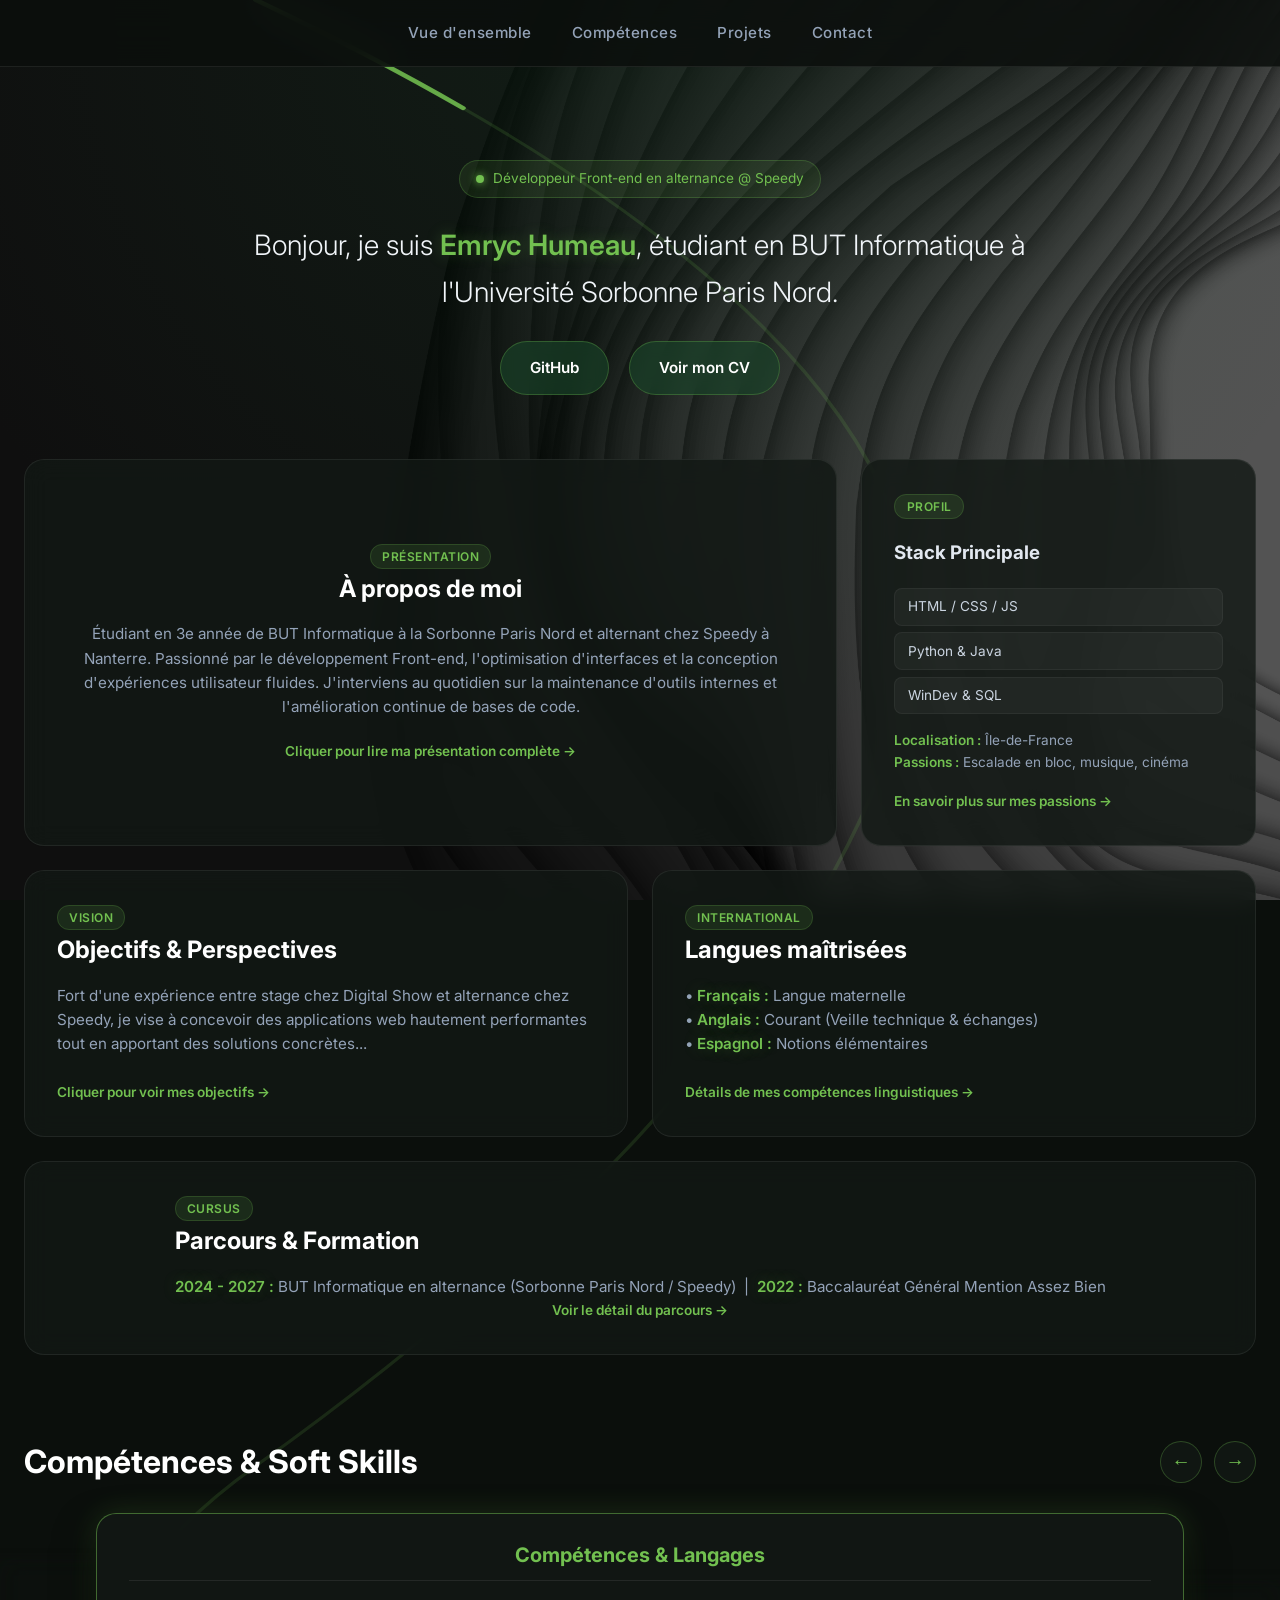
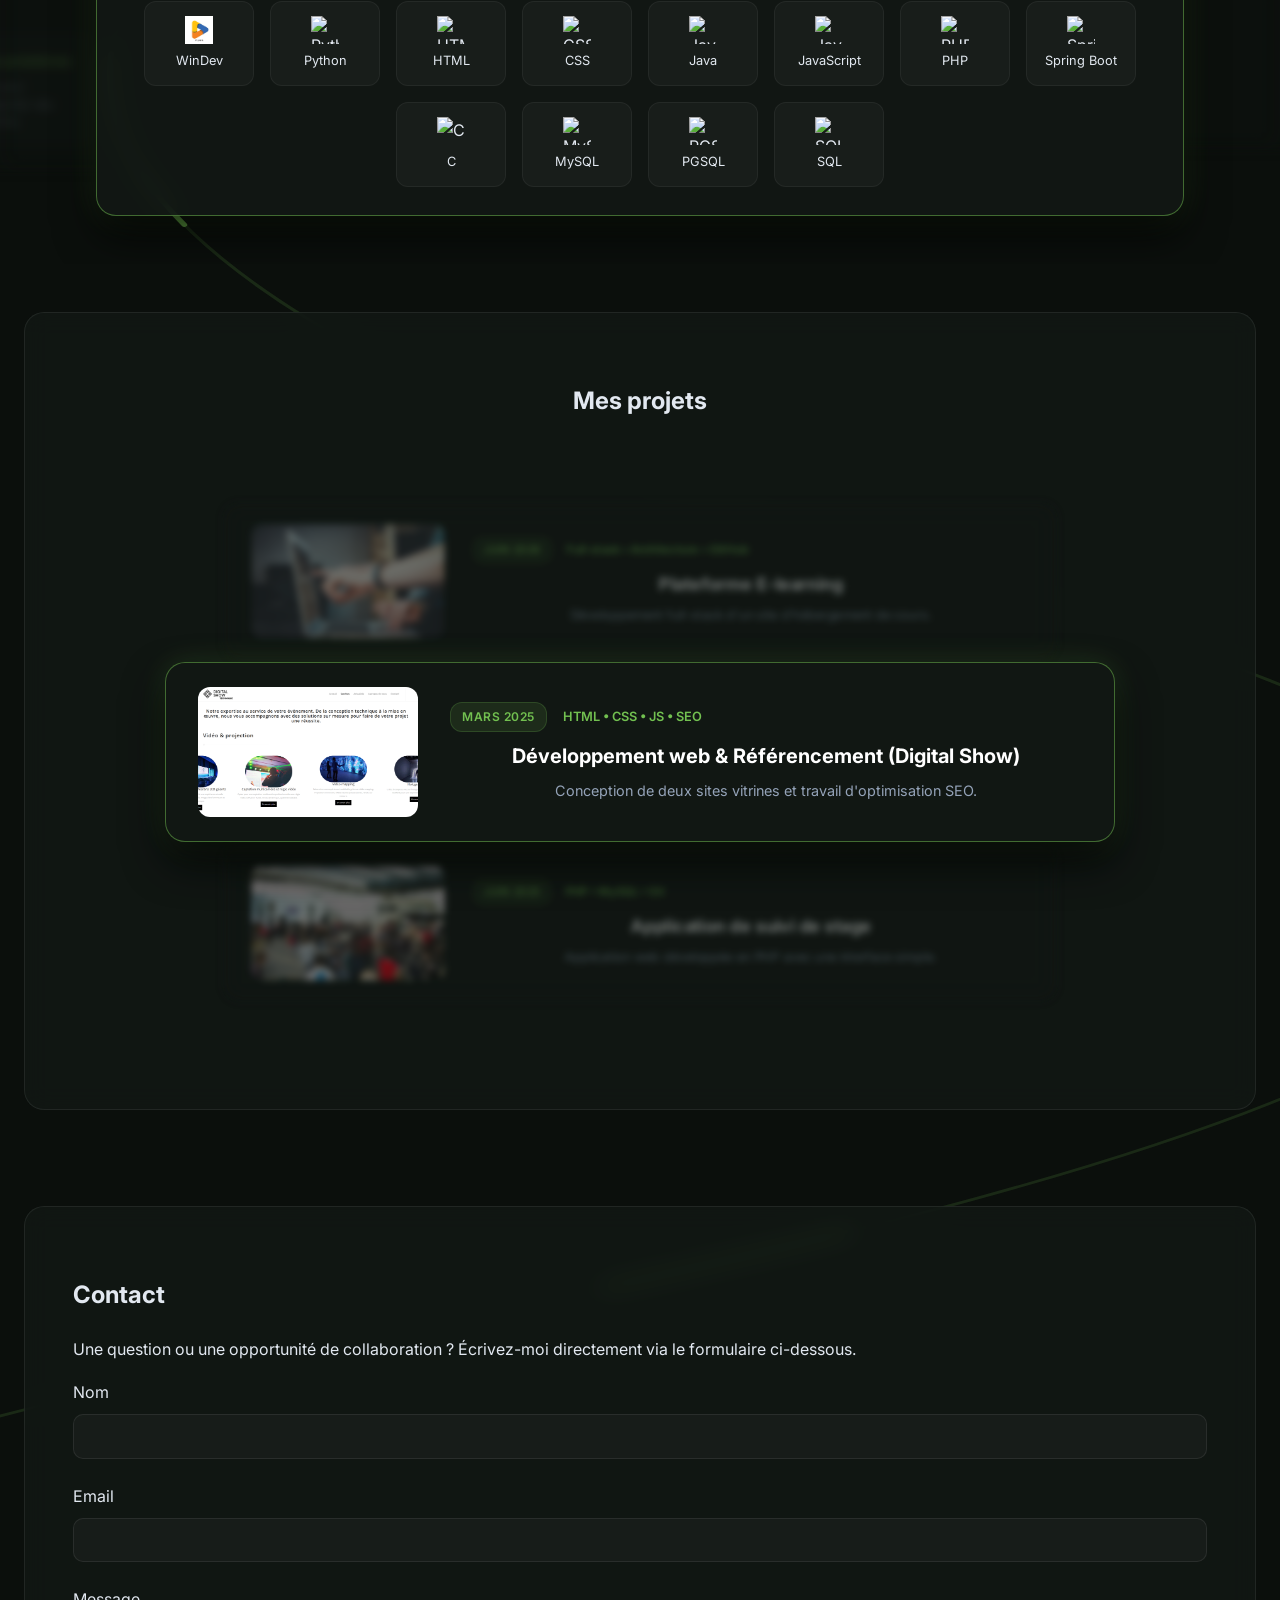
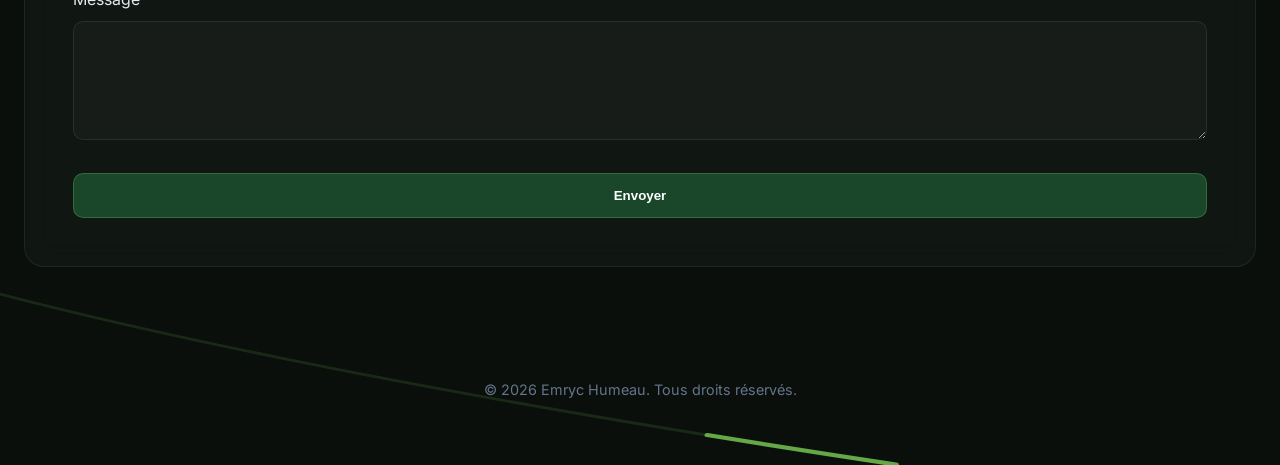
==== commit 2e9f600f: "Update index.html" ====
--- a/index.html
+++ b/index.html
@@ -48,7 +48,7 @@
           <span class="bento-tag">Présentation</span>
           <h2>À propos de moi</h2>
           <p class="bento-preview">
-            Étudiant en 2e année de BUT Informatique à la Sorbonne Paris Nord et alternant chez Speedy à Nanterre. Passionné par le développement Front-end, l'optimisation d'interfaces et la conception d'expériences utilisateur fluides. J'interviens au quotidien sur la maintenance d'outils internes et l'amélioration continue de bases de code.
+            Étudiant en 3e année de BUT Informatique à la Sorbonne Paris Nord et alternant chez Speedy à Nanterre. Passionné par le développement Front-end, l'optimisation d'interfaces et la conception d'expériences utilisateur fluides. J'interviens au quotidien sur la maintenance d'outils internes et l'amélioration continue de bases de code.
           </p>
         </div>
         <span class="bento-link">Cliquer pour lire ma présentation complète &rarr;</span>
